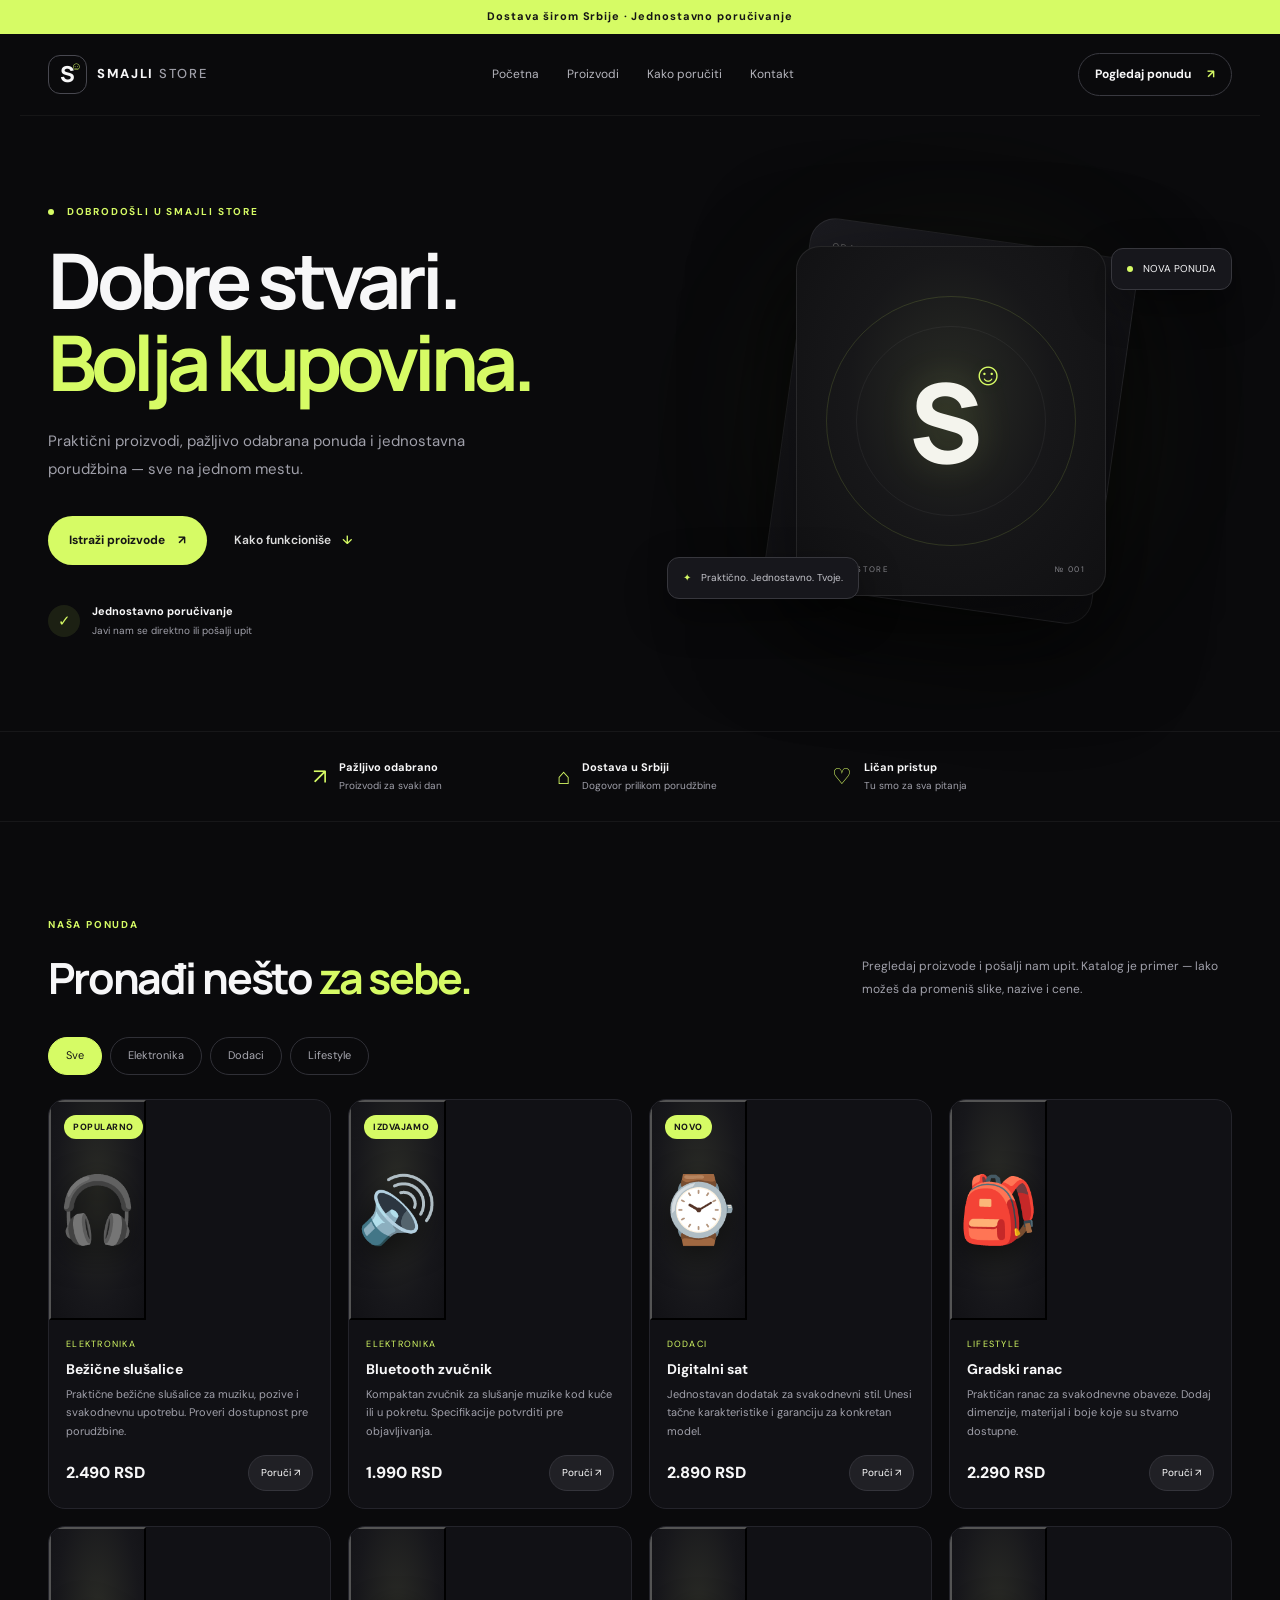
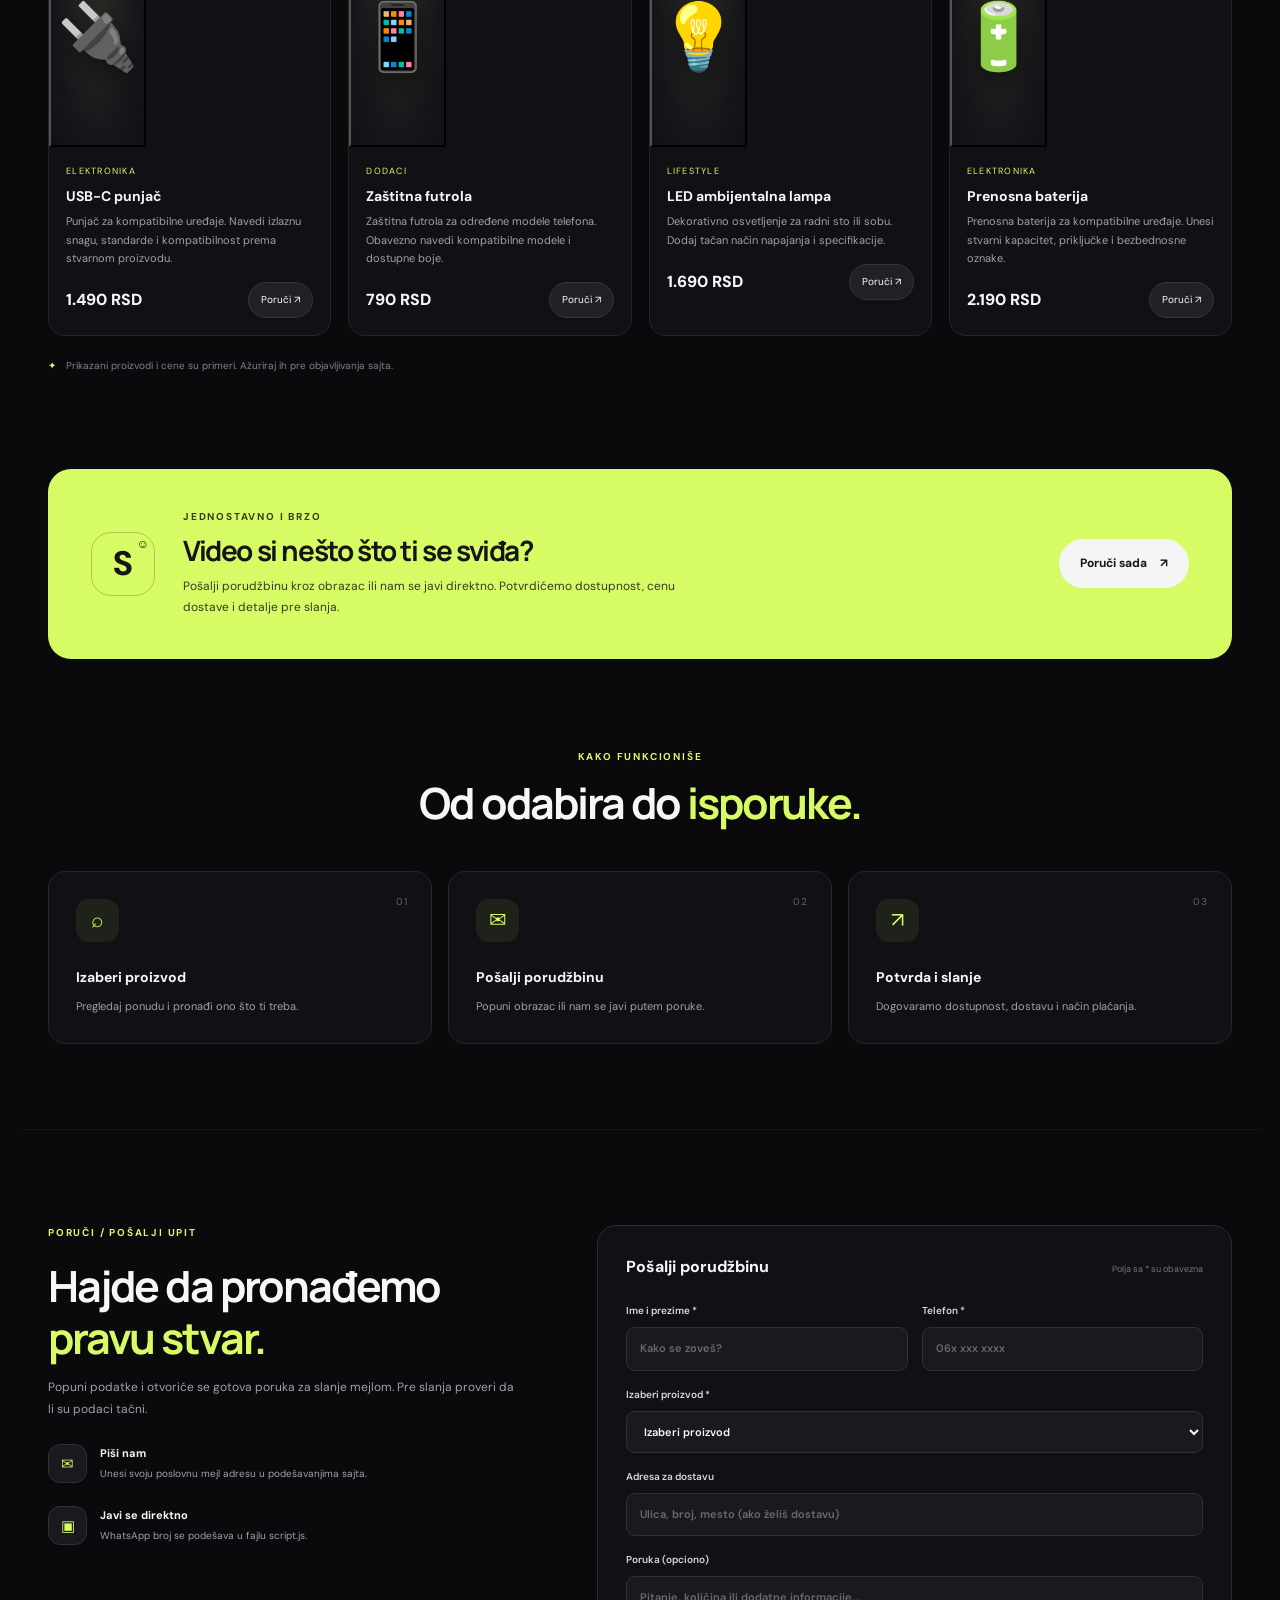
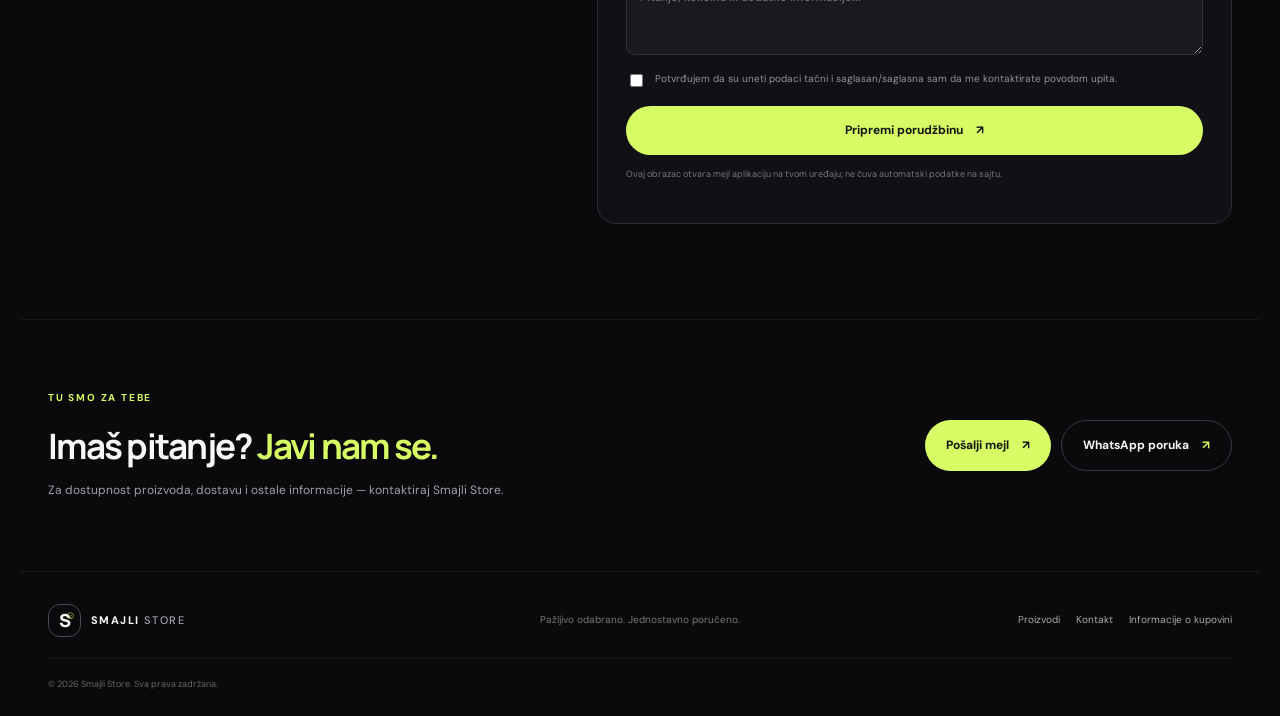
==== index.html @ 553555ab "Prvo postavljanje Smajli Store sajta" ====
<!doctype html>
<html lang="sr">
<head>
  <meta charset="utf-8">
  <meta name="viewport" content="width=device-width, initial-scale=1">
  <meta name="theme-color" content="#0a0a0c">
  <meta name="description" content="Smajli Store — pažljivo odabrani proizvodi, jednostavna porudžbina i dostava širom Srbije.">
  <title>Smajli Store | Pametna kupovina</title>
  <link rel="preconnect" href="https://fonts.googleapis.com">
  <link rel="preconnect" href="https://fonts.gstatic.com" crossorigin>
  <link href="https://fonts.googleapis.com/css2?family=DM+Sans:wght@400;500;600;700&family=Manrope:wght@400;500;600;700;800&display=swap" rel="stylesheet">
  <link rel="stylesheet" href="style.css">
</head>
<body>
  <div class="announcement">Dostava širom Srbije · Jednostavno poručivanje</div>
  <header class="site-header">
    <a class="brand" href="#pocetna" aria-label="Smajli Store početna">
      <span class="brand-mark">S<span>☺</span></span>
      <span class="brand-name">SMAJLI <b>STORE</b></span>
    </a>
    <button class="menu-toggle" id="menuToggle" aria-label="Otvori meni" aria-expanded="false">☰</button>
    <nav id="mainNav">
      <a href="#pocetna">Početna</a>
      <a href="#proizvodi">Proizvodi</a>
      <a href="#kako">Kako poručiti</a>
      <a href="#kontakt">Kontakt</a>
    </nav>
    <a class="header-cta" href="#proizvodi">Pogledaj ponudu <span>↗</span></a>
  </header>

  <main>
    <section class="hero" id="pocetna">
      <div class="hero-copy">
        <div class="eyebrow"><span class="eyebrow-dot"></span> DOBRODOŠLI U SMAJLI STORE</div>
        <h1>Dobre stvari.<br><em>Bolja kupovina.</em></h1>
        <p>Praktični proizvodi, pažljivo odabrana ponuda i jednostavna porudžbina — sve na jednom mestu.</p>
        <div class="hero-actions">
          <a class="button button-primary" href="#proizvodi">Istraži proizvode <span>↗</span></a>
          <a class="text-link" href="#kako">Kako funkcioniše <span>↓</span></a>
        </div>
        <div class="hero-proof">
          <div class="proof-icon">✓</div>
          <div><strong>Jednostavno poručivanje</strong><small>Javi nam se direktno ili pošalji upit</small></div>
        </div>
      </div>
      <div class="hero-visual">
        <div class="hero-glow"></div>
        <div class="hero-card hero-card-back"><span class="floating-label">ODABRANO ZA TEBE</span></div>
        <div class="hero-product">
          <div class="product-orbit orbit-one"></div><div class="product-orbit orbit-two"></div>
          <div class="hero-product-icon">S<span>☺</span></div>
          <div class="hero-product-bottom"><span>SMAJLI STORE</span><span>№ 001</span></div>
        </div>
        <div class="float-chip chip-top"><span class="chip-dot"></span> NOVA PONUDA</div>
        <div class="float-chip chip-bottom"><span>✦</span> Praktično. Jednostavno. Tvoje.</div>
      </div>
    </section>

    <section class="benefit-strip">
      <div><span class="benefit-icon">↗</span><span><b>Pažljivo odabrano</b><small>Proizvodi za svaki dan</small></span></div>
      <div><span class="benefit-icon">⌂</span><span><b>Dostava u Srbiji</b><small>Dogovor prilikom porudžbine</small></span></div>
      <div><span class="benefit-icon">♡</span><span><b>Ličan pristup</b><small>Tu smo za sva pitanja</small></span></div>
    </section>

    <section class="products-section section" id="proizvodi">
      <div class="section-heading">
        <div><div class="eyebrow">NAŠA PONUDA</div><h2>Pronađi nešto <em>za sebe.</em></h2></div>
        <p>Pregledaj proizvode i pošalji nam upit. Katalog je primer — lako možeš da promeniš slike, nazive i cene.</p>
      </div>
      <div class="filters" id="filters">
        <button class="filter active" data-category="Sve">Sve</button>
        <button class="filter" data-category="Elektronika">Elektronika</button>
        <button class="filter" data-category="Dodaci">Dodaci</button>
        <button class="filter" data-category="Lifestyle">Lifestyle</button>
      </div>
      <div class="product-grid" id="productGrid"></div>
      <div class="catalog-note"><span>✦</span> Prikazani proizvodi i cene su primeri. Ažuriraj ih pre objavljivanja sajta.</div>
    </section>

    <section class="order-banner section" id="kako">
      <div class="banner-mark">S<span>☺</span></div>
      <div class="banner-copy"><div class="eyebrow">JEDNOSTAVNO I BRZO</div><h2>Video si nešto što ti se sviđa?</h2><p>Pošalji porudžbinu kroz obrazac ili nam se javi direktno. Potvrdićemo dostupnost, cenu dostave i detalje pre slanja.</p></div>
      <a class="button button-light" href="#porudzbina">Poruči sada <span>↗</span></a>
    </section>

    <section class="steps-section section">
      <div class="section-heading centered"><div><div class="eyebrow">KAKO FUNKCIONIŠE</div><h2>Od odabira do <em>isporuke.</em></h2></div></div>
      <div class="steps-grid">
        <article class="step"><span class="step-number">01</span><div class="step-icon">⌕</div><h3>Izaberi proizvod</h3><p>Pregledaj ponudu i pronađi ono što ti treba.</p></article>
        <article class="step"><span class="step-number">02</span><div class="step-icon">✉</div><h3>Pošalji porudžbinu</h3><p>Popuni obrazac ili nam se javi putem poruke.</p></article>
        <article class="step"><span class="step-number">03</span><div class="step-icon">↗</div><h3>Potvrda i slanje</h3><p>Dogovaramo dostupnost, dostavu i način plaćanja.</p></article>
      </div>
    </section>

    <section class="order-section section" id="porudzbina">
      <div class="order-intro">
        <div class="eyebrow">PORUČI / POŠALJI UPIT</div>
        <h2>Hajde da pronađemo <em>pravu stvar.</em></h2>
        <p>Popuni podatke i otvoriće se gotova poruka za slanje mejlom. Pre slanja proveri da li su podaci tačni.</p>
        <div class="contact-mini"><span class="mini-icon">✉</span><div><b>Piši nam</b><small>Unesi svoju poslovnu mejl adresu u podešavanjima sajta.</small></div></div>
        <div class="contact-mini"><span class="mini-icon">▣</span><div><b>Javi se direktno</b><small>WhatsApp broj se podešava u fajlu script.js.</small></div></div>
      </div>
      <form class="order-form" id="orderForm">
        <div class="form-heading"><h3>Pošalji porudžbinu</h3><span>Polja sa * su obavezna</span></div>
        <div class="form-row">
          <label>Ime i prezime *<input name="name" required autocomplete="name" placeholder="Kako se zoveš?"></label>
          <label>Telefon *<input name="phone" required autocomplete="tel" inputmode="tel" placeholder="06x xxx xxxx"></label>
        </div>
        <label>Izaberi proizvod *
          <select name="product" id="orderProduct" required><option value="">Prvo izaberi proizvod</option></select>
        </label>
        <label>Adresa za dostavu<input name="address" autocomplete="street-address" placeholder="Ulica, broj, mesto (ako želiš dostavu)"></label>
        <label>Poruka (opciono)<textarea name="message" rows="3" placeholder="Pitanje, količina ili dodatne informacije..."></textarea></label>
        <label class="consent"><input type="checkbox" required> <span>Potvrđujem da su uneti podaci tačni i saglasan/saglasna sam da me kontaktirate povodom upita.</span></label>
        <button class="button button-primary submit-button" type="submit">Pripremi porudžbinu <span>↗</span></button>
        <p class="form-small">Ovaj obrazac otvara mejl aplikaciju na tvom uređaju; ne čuva automatski podatke na sajtu.</p>
        <div class="form-status" id="formStatus" role="status"></div>
      </form>
    </section>

    <section class="contact-section section" id="kontakt">
      <div><div class="eyebrow">TU SMO ZA TEBE</div><h2>Imaš pitanje? <em>Javi nam se.</em></h2><p>Za dostupnost proizvoda, dostavu i ostale informacije — kontaktiraj Smajli Store.</p></div>
      <div class="contact-actions">
        <a class="button button-primary" id="emailLink" href="mailto:unesi-email@example.com">Pošalji mejl <span>↗</span></a>
        <a class="button button-outline" id="whatsappLink" href="#" target="_blank" rel="noopener">WhatsApp poruka <span>↗</span></a>
      </div>
    </section>
  </main>

  <footer class="footer">
    <a class="brand footer-brand" href="#pocetna"><span class="brand-mark">S<span>☺</span></span><span class="brand-name">SMAJLI <b>STORE</b></span></a>
    <p>Pažljivo odabrano. Jednostavno poručeno.</p>
    <div class="footer-links"><a href="#proizvodi">Proizvodi</a><a href="#kontakt">Kontakt</a><a href="#uslovi" id="termsLink">Informacije o kupovini</a></div>
    <small>© <span id="year"></span> Smajli Store. Sva prava zadržana.</small>
  </footer>

  <dialog id="productDialog" class="product-dialog">
    <button class="dialog-close" id="dialogClose" aria-label="Zatvori">×</button>
    <div id="dialogContent"></div>
  </dialog>
  <script src="script.js"></script>
</body>
</html>
---- style.css ----
*{box-sizing:border-box} :root{--bg:#0a0a0c;--panel:#111115;--panel2:#17171c;--line:#28282f;--white:#f7f7f8;--muted:#a0a0aa;--lime:#d6fb65;--font:'DM Sans',sans-serif;--display:'Manrope',sans-serif}html{scroll-behavior:smooth;scroll-padding-top:100px}body{margin:0;background:var(--bg);color:var(--white);font-family:var(--font);font-size:15px;line-height:1.6}a{color:inherit;text-decoration:none}button,input,textarea,select{font:inherit}.announcement{background:var(--lime);color:#151515;text-align:center;padding:8px 16px;font-size:11px;font-weight:700;letter-spacing:.08em}.site-header{height:82px;max-width:1240px;margin:auto;padding:0 28px;display:flex;align-items:center;justify-content:space-between;gap:25px;border-bottom:1px solid #ffffff0c}.brand{display:flex;align-items:center;gap:10px;flex-shrink:0}.brand-mark{width:39px;height:39px;border:1px solid #484850;border-radius:12px;display:grid;place-items:center;font-family:var(--display);font-size:22px;font-weight:800;position:relative}.brand-mark span{font-size:11px;color:var(--lime);position:absolute;right:4px;top:1px}.brand-name{font-size:13px;font-weight:800;letter-spacing:.13em}.brand-name b{color:var(--muted);font-weight:500}nav{display:flex;gap:28px;color:#b5b5bd;font-size:12px}nav a:hover,.footer-links a:hover{color:var(--lime)}.header-cta{font-size:12px;font-weight:700;border:1px solid #393940;border-radius:100px;padding:11px 16px}.header-cta span,.button span{margin-left:13px;color:var(--lime)}.menu-toggle{display:none;background:none;border:0;color:white;font-size:24px}.hero{max-width:1240px;margin:auto;padding:88px 28px 92px;display:grid;grid-template-columns:1fr 1fr;align-items:center;gap:60px;min-height:590px}.eyebrow{font-size:10px;letter-spacing:.18em;font-weight:700;color:var(--lime);margin-bottom:19px}.eyebrow-dot{display:inline-block;width:6px;height:6px;border-radius:50%;background:var(--lime);margin-right:9px;vertical-align:middle}.hero h1{font-family:var(--display);font-size:clamp(48px,6vw,78px);line-height:1.07;letter-spacing:-.065em;margin:0 0 24px;font-weight:700}.hero h1 em,h2 em{font-style:normal;color:var(--lime)}.hero-copy>p,.section-heading>p,.order-intro>p,.contact-section p{color:var(--muted);max-width:480px;font-size:15px;line-height:1.9}.hero-actions{display:flex;align-items:center;gap:27px;margin:32px 0 38px}.button{display:inline-flex;align-items:center;justify-content:center;border:0;border-radius:100px;padding:15px 21px;font-size:12px;font-weight:700;cursor:pointer;transition:transform .2s,background .2s}.button:hover{transform:translateY(-2px)}.button-primary{background:var(--lime);color:#151515}.button-primary span{color:#151515}.button-light{background:#f5f5f5;color:#171717}.button-light span{color:#171717}.button-outline{border:1px solid #383840;background:transparent}.text-link{font-size:12px;font-weight:600;color:#ddd}.text-link span{margin-left:8px;color:var(--lime)}.hero-proof{display:flex;align-items:center;gap:12px}.proof-icon{width:32px;height:32px;border-radius:50%;display:grid;place-items:center;background:#d6fb6517;color:var(--lime)}.hero-proof strong,.hero-proof small{display:block}.hero-proof strong{font-size:11px}.hero-proof small{font-size:10px;color:var(--muted);margin-top:2px}.hero-visual{height:430px;position:relative;display:grid;place-items:center}.hero-glow{position:absolute;width:320px;height:320px;background:#d6fb6512;filter:blur(80px);border-radius:50%}.hero-card-back{position:absolute;width:330px;height:370px;border:1px solid #ffffff13;border-radius:26px;transform:rotate(8deg);background:linear-gradient(140deg,#1b1b20,#0c0c0e);box-shadow:0 35px 100px #0008}.floating-label{position:absolute;top:20px;left:22px;color:#666;font-size:9px;letter-spacing:.18em}.hero-product{width:310px;height:350px;border:1px solid #ffffff16;border-radius:24px;background:radial-gradient(ellipse at 50% 42%,#292b25 0%,#171719 47%,#101012 100%);position:relative;display:grid;place-items:center;overflow:hidden;box-shadow:0 35px 100px #0008}.product-orbit{position:absolute;border:1px solid #d6fb6522;border-radius:50%;width:250px;height:250px}.orbit-two{width:190px;height:190px;border-color:#ffffff0d}.hero-product-icon{font-family:var(--display);font-size:110px;font-weight:800;letter-spacing:-.1em;color:#f4f4ed;text-shadow:0 0 40px #d6fb6522;z-index:1}.hero-product-icon span{font-size:32px;color:var(--lime);vertical-align:top;display:inline-block;margin-top:15px}.hero-product-bottom{position:absolute;bottom:19px;left:20px;right:20px;display:flex;justify-content:space-between;font-size:8px;letter-spacing:.18em;color:#85858b}.float-chip{position:absolute;border:1px solid #37373d;background:#17171c;padding:12px 15px;border-radius:12px;font-size:10px;box-shadow:0 15px 40px #0006}.chip-top{top:42px;right:0}.chip-dot{display:inline-block;width:6px;height:6px;background:var(--lime);border-radius:50%;margin-right:7px}.chip-bottom{bottom:37px;left:-3px;color:#c5c5cb}.chip-bottom span{color:var(--lime);margin-right:7px}.benefit-strip{border-top:1px solid #ffffff0e;border-bottom:1px solid #ffffff0e;display:flex;justify-content:center;gap:clamp(35px,9vw,130px);padding:27px 25px}.benefit-strip>div{display:flex;align-items:center;gap:12px}.benefit-icon{font-size:22px;color:var(--lime)}.benefit-strip b,.benefit-strip small{display:block}.benefit-strip b{font-size:11px}.benefit-strip small{font-size:10px;color:var(--muted);margin-top:2px}.section{max-width:1240px;margin:auto;padding:95px 28px}.section-heading{display:flex;justify-content:space-between;align-items:end;gap:30px;margin-bottom:33px}.section-heading h2,.order-intro h2,.contact-section h2,.banner-copy h2{font-family:var(--display);font-size:clamp(30px,4vw,43px);line-height:1.2;letter-spacing:-.05em;margin:0}.section-heading>p{max-width:370px;font-size:12px;margin:0 0 3px}.filters{display:flex;gap:8px;margin-bottom:24px;flex-wrap:wrap}.filter{border:1px solid #303037;background:transparent;color:#a8a8b0;padding:9px 17px;border-radius:100px;font-size:11px;cursor:pointer}.filter.active,.filter:hover{background:var(--lime);border-color:var(--lime);color:#171717}.product-grid{display:grid;grid-template-columns:repeat(4,minmax(0,1fr));gap:17px}.product-card{border:1px solid #24242b;background:#111115;border-radius:17px;overflow:hidden;transition:transform .2s,border-color .2s}.product-card:hover{transform:translateY(-4px);border-color:#56564c}.product-art{height:220px;position:relative;display:grid;place-items:center;overflow:hidden;background:radial-gradient(ellipse at 50% 40%,#2b2c27,#17171b 64%,#111115)}.product-art img{width:100%;height:100%;object-fit:cover;display:block}.product-art .art-fallback{font-size:65px;filter:drop-shadow(0 10px 15px #0009)}.product-tag{position:absolute;top:13px;left:13px;background:#d6fb65;color:#171717;padding:5px 9px;border-radius:50px;font-size:9px;font-weight:800;letter-spacing:.06em}.product-info{padding:17px}.product-category{font-size:9px;color:var(--lime);letter-spacing:.14em;text-transform:uppercase}.product-info h3{font-size:14px;margin:7px 0 5px}.product-info p{font-size:11px;color:var(--muted);line-height:1.65;min-height:36px;margin:0 0 15px}.product-bottom{display:flex;align-items:center;justify-content:space-between;gap:8px}.product-price{font-size:16px;font-weight:800}.product-price small{display:block;color:#777;font-size:9px;font-weight:400}.mini-button{background:#202025;border:1px solid #34343b;color:white;border-radius:50px;padding:9px 12px;font-size:10px;cursor:pointer}.mini-button:hover{background:var(--lime);color:#151515;border-color:var(--lime)}.catalog-note{margin-top:22px;color:#81818a;font-size:10px}.catalog-note span{color:var(--lime);margin-right:7px}.order-banner{max-width:1184px;background:var(--lime);color:#151515;border-radius:23px;padding:40px 43px;display:flex;align-items:center;gap:28px}.banner-mark{width:64px;height:64px;border:1px solid #1515153b;border-radius:20px;display:grid;place-items:center;font-size:34px;font-weight:800;flex-shrink:0;position:relative}.banner-mark span{position:absolute;right:5px;top:2px;font-size:12px}.banner-copy{flex:1}.banner-copy .eyebrow{color:#343b20;margin-bottom:9px}.banner-copy h2{font-size:28px}.banner-copy p{font-size:12px;max-width:530px;margin:8px 0 0;color:#343b29;line-height:1.8}.steps-section{padding-top:90px;padding-bottom:85px}.centered{justify-content:center;text-align:center}.centered .eyebrow{margin-bottom:12px}.steps-grid{display:grid;grid-template-columns:repeat(3,1fr);gap:16px;margin-top:43px}.step{position:relative;border:1px solid #27272e;background:#111115;border-radius:17px;padding:27px}.step-number{position:absolute;top:22px;right:23px;color:#666;font-size:10px;letter-spacing:.1em}.step-icon{width:43px;height:43px;border-radius:13px;background:#d6fb6512;color:var(--lime);display:grid;place-items:center;font-size:21px;margin-bottom:24px}.step h3{font-size:14px;margin:0 0 8px}.step p{font-size:11px;color:var(--muted);line-height:1.8;margin:0}.order-section{display:grid;grid-template-columns:.85fr 1.15fr;gap:80px;align-items:start;border-top:1px solid #ffffff0d}.order-intro h2{max-width:410px}.order-intro>p{font-size:12px}.contact-mini{display:flex;gap:13px;align-items:center;margin-top:23px}.mini-icon{width:39px;height:39px;border-radius:12px;background:#19191f;border:1px solid #303038;display:grid;place-items:center;color:var(--lime)}.contact-mini b,.contact-mini small{display:block}.contact-mini b{font-size:11px}.contact-mini small{font-size:10px;color:var(--muted);margin-top:3px}.order-form{padding:28px;border:1px solid #2b2b32;border-radius:19px;background:#111115}.form-heading{display:flex;justify-content:space-between;align-items:baseline;gap:15px;margin-bottom:23px}.form-heading h3{font-size:16px;margin:0}.form-heading span{font-size:9px;color:#777}.order-form label{display:block;font-size:10px;font-weight:600;color:#d7d7dc;margin-bottom:16px}.form-row{display:grid;grid-template-columns:1fr 1fr;gap:14px}.order-form input:not([type=checkbox]),.order-form textarea,.order-form select{display:block;width:100%;margin-top:8px;background:#19191f;border:1px solid #303038;border-radius:9px;color:#f7f7f8;padding:12px 13px;font-size:11px;outline:none}.order-form input:focus,.order-form textarea:focus,.order-form select:focus{border-color:var(--lime)}.order-form input::placeholder,.order-form textarea::placeholder{color:#696972}.order-form select{appearance:auto}.order-form textarea{resize:vertical}.consent{display:flex!important;align-items:flex-start;gap:9px;color:#92929c!important;font-weight:400!important;line-height:1.6}.consent input{accent-color:var(--lime);margin-top:3px}.submit-button{width:100%}.form-small{font-size:9px;color:#777;line-height:1.7;margin:12px 0 0}.form-status{font-size:11px;color:var(--lime);margin-top:12px}.contact-section{border-top:1px solid #ffffff0d;display:flex;align-items:center;justify-content:space-between;gap:30px;padding-top:70px;padding-bottom:70px}.contact-section h2{font-size:35px}.contact-section p{font-size:12px;margin-bottom:0}.contact-actions{display:flex;gap:10px;flex-shrink:0}.footer{border-top:1px solid #ffffff10;max-width:1240px;margin:auto;padding:30px 28px 24px;display:grid;grid-template-columns:1fr 1fr 1fr;align-items:center;gap:20px}.footer-brand .brand-mark{width:33px;height:33px;font-size:18px}.footer-brand .brand-name{font-size:11px}.footer>p{font-size:10px;color:#777;text-align:center}.footer-links{display:flex;gap:16px;justify-content:flex-end;font-size:10px;color:#aaa}.footer>small{grid-column:1/-1;color:#666;font-size:9px;border-top:1px solid #ffffff0b;padding-top:18px}.product-dialog{width:min(520px,calc(100% - 30px));border:1px solid #3a3a40;background:#141418;color:white;border-radius:20px;padding:30px;box-shadow:0 30px 100px #000b}.product-dialog::backdrop{background:#000b;backdrop-filter:blur(5px)}.dialog-close{position:absolute;right:15px;top:10px;background:none;border:0;color:white;font-size:28px;cursor:pointer}.dialog-product-art{height:200px;border-radius:13px;display:grid;place-items:center;background:radial-gradient(ellipse,#303129,#17171b);font-size:70px;margin-bottom:20px}.product-dialog h2{margin:0 0 5px;font-size:24px}.product-dialog p{color:#aaa;font-size:13px}.dialog-price{font-size:20px;font-weight:800;color:var(--lime);margin:14px 0 22px}.dialog-actions{display:flex;gap:10px;flex-wrap:wrap}.dialog-actions .button{flex:1}.hidden{display:none!important}@media(max-width:900px){.site-header{padding:0 20px}.hero{gap:25px;padding-top:65px}.hero-visual{transform:scale(.9)}.product-grid{grid-template-columns:repeat(2,minmax(0,1fr))}.product-art{height:230px}.order-section{gap:35px}.benefit-strip{gap:30px}.header-cta{display:none}}@media(max-width:650px){.announcement{font-size:9px}.site-header{height:70px;padding:0 18px;position:relative}.menu-toggle{display:block;margin-left:auto}nav{display:none;position:absolute;z-index:10;top:69px;left:0;right:0;background:#111115;padding:20px;flex-direction:column;gap:18px;border-bottom:1px solid var(--line)}nav.open{display:flex}.hero{display:flex;flex-direction:column;align-items:stretch;padding:55px 22px 50px;gap:10px}.hero h1{font-size:54px}.hero-copy>p{font-size:13px}.hero-actions{gap:18px;flex-wrap:wrap}.hero-visual{height:340px;transform:none;margin-top:4px}.hero-product{width:255px;height:285px}.hero-card-back{width:270px;height:300px}.hero-product-icon{font-size:88px}.chip-top{right:0;top:20px}.chip-bottom{bottom:15px;left:0}.benefit-strip{padding:23px 22px;display:grid;grid-template-columns:1fr;gap:18px}.section{padding:68px 20px}.section-heading{display:block}.section-heading>p{margin-top:15px}.product-grid{gap:10px}.product-art{height:155px}.product-art .art-fallback{font-size:48px}.product-info{padding:12px}.product-info h3{font-size:12px}.product-info p{font-size:10px;min-height:48px}.product-price{font-size:14px}.mini-button{padding:8px 9px;font-size:9px}.order-banner{margin:0 14px;width:auto;padding:27px 23px;display:grid;grid-template-columns:auto 1fr;gap:17px}.banner-mark{width:49px;height:49px;border-radius:15px;font-size:26px}.banner-copy h2{font-size:22px}.banner-copy p{font-size:11px}.order-banner>.button{grid-column:1/-1;width:100%}.steps-grid{grid-template-columns:1fr;gap:11px;margin-top:30px}.step{padding:22px}.step-icon{margin-bottom:15px}.order-section{display:block}.order-intro{margin-bottom:30px}.order-form{padding:20px}.form-row{grid-template-columns:1fr;gap:0}.form-heading{display:block}.form-heading span{display:block;margin-top:5px}.contact-section{display:block}.contact-section h2{font-size:30px}.contact-actions{margin-top:25px;flex-wrap:wrap}.contact-actions .button{flex:1}.footer{padding:28px 20px;grid-template-columns:1fr;gap:12px}.footer>p{text-align:left;margin:0}.footer-links{justify-content:flex-start;flex-wrap:wrap}.footer>small{grid-column:1;margin-top:10px}.product-dialog{padding:24px 20px}.dialog-actions{flex-direction:column}}
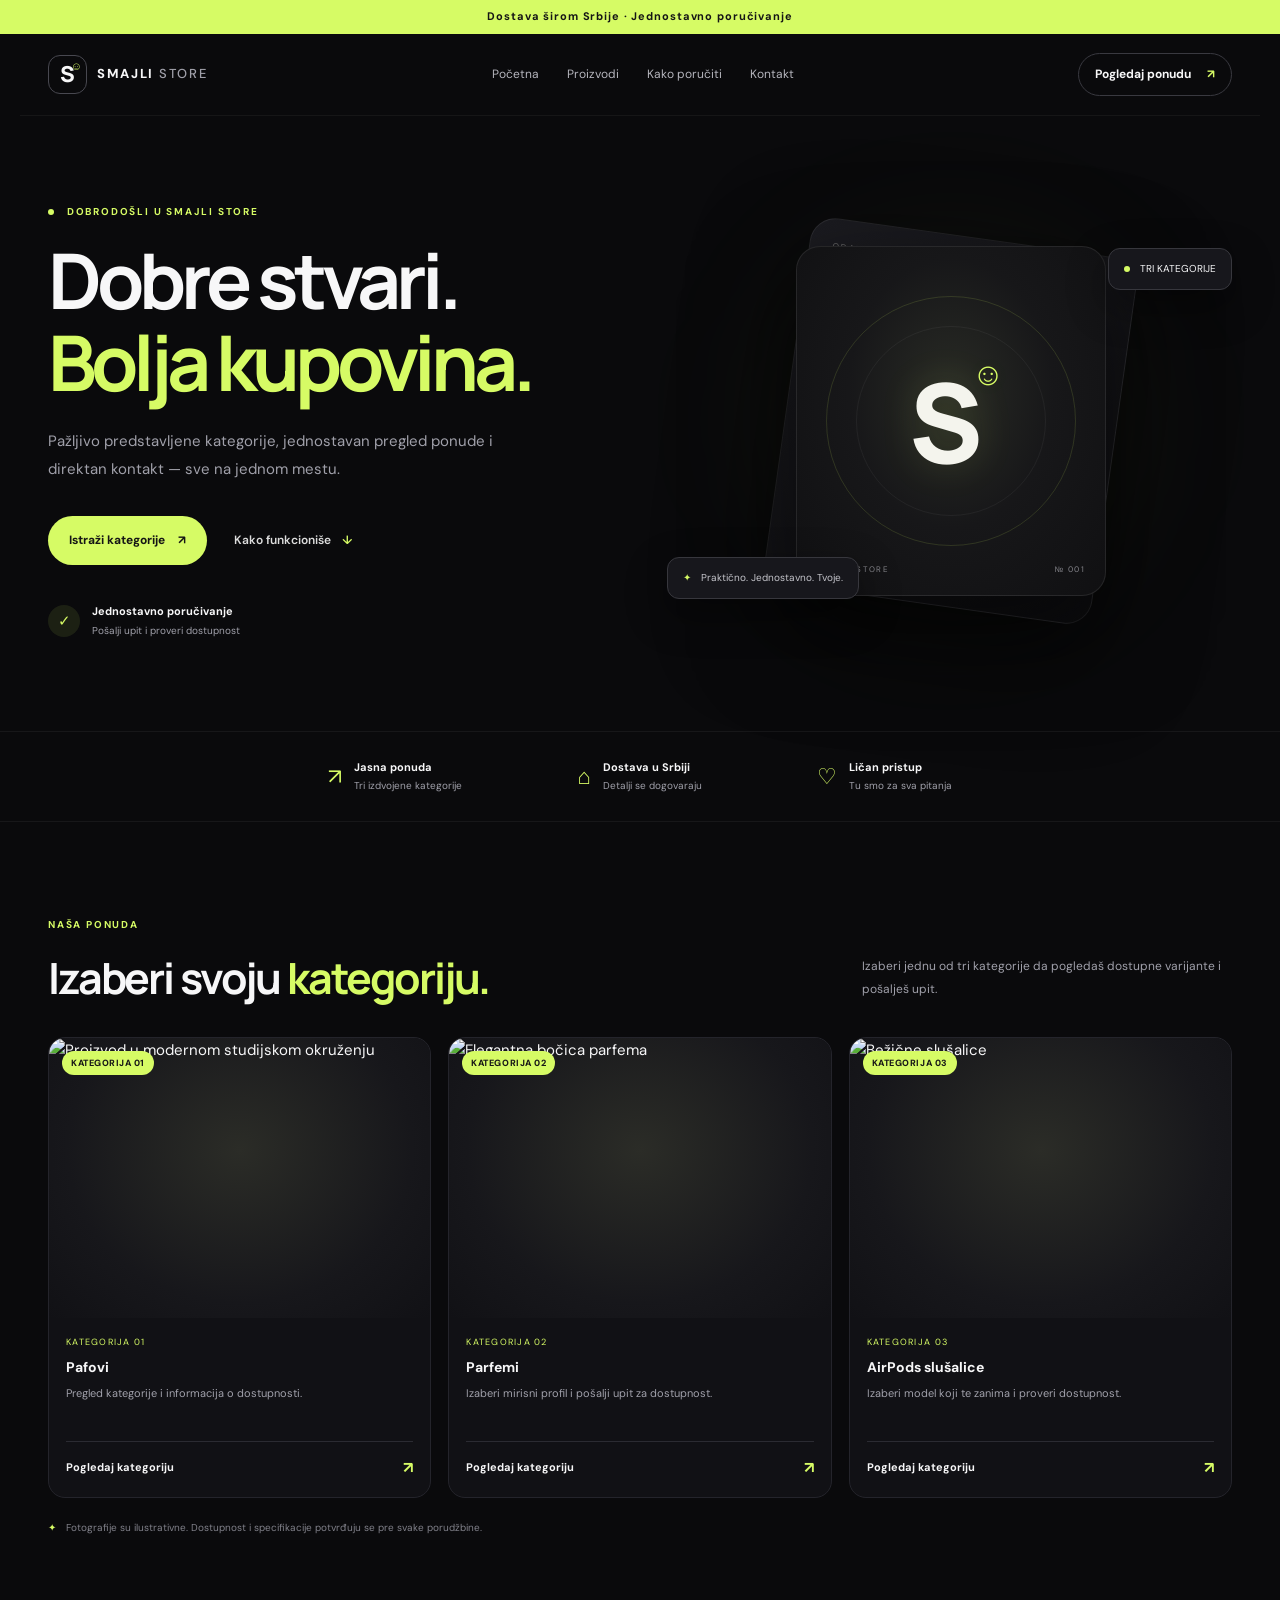
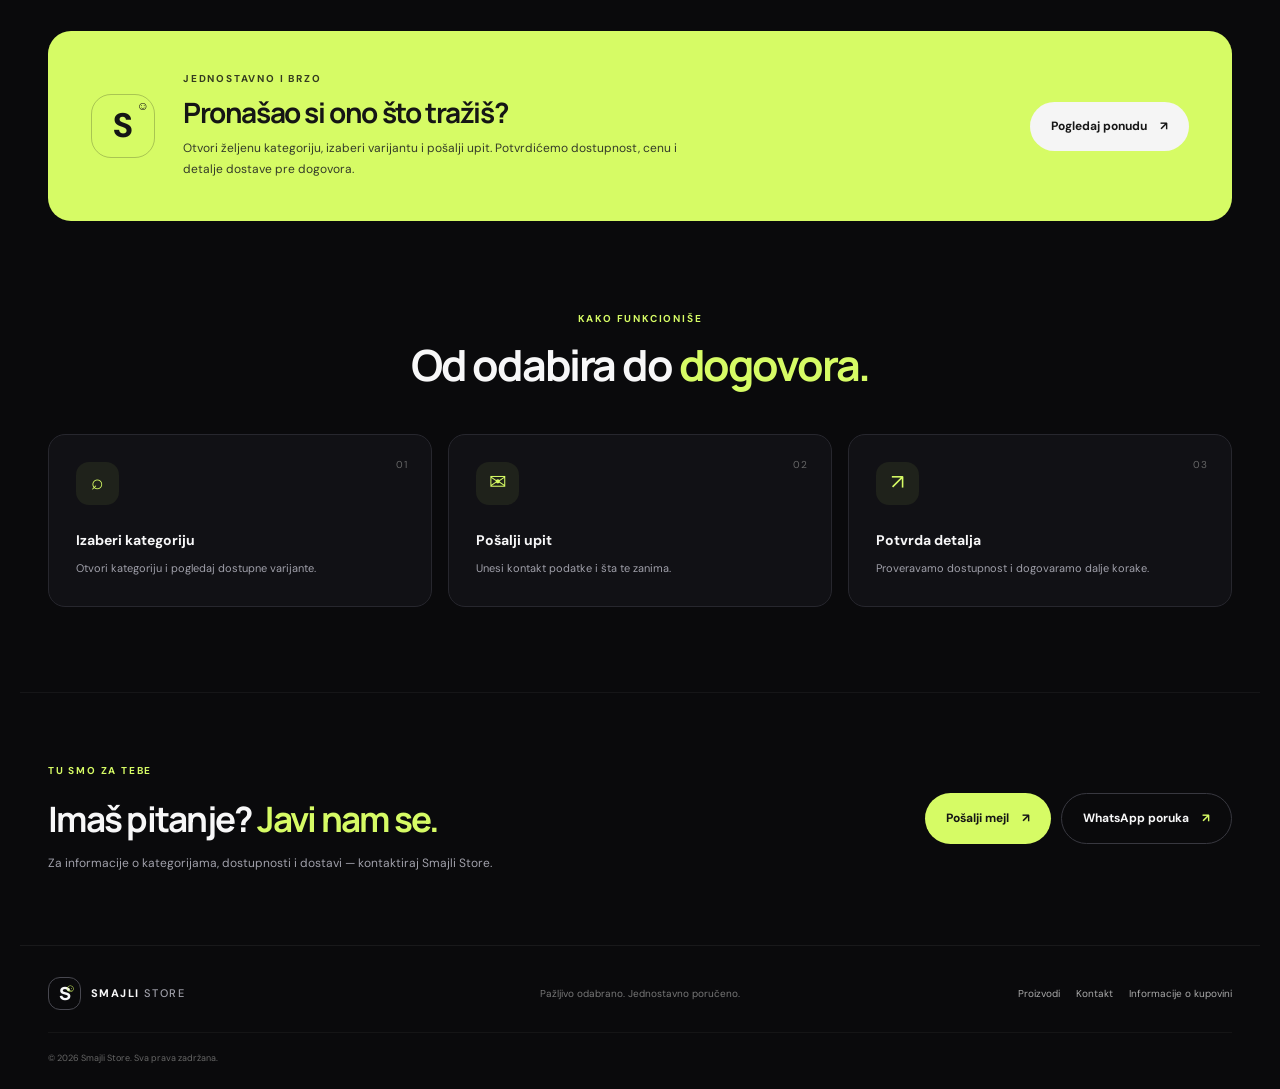
==== commit 44b59705: "Add files via upload" ====
--- a/index.html
+++ b/index.html
@@ -4,7 +4,7 @@
   <meta charset="utf-8">
   <meta name="viewport" content="width=device-width, initial-scale=1">
   <meta name="theme-color" content="#0a0a0c">
-  <meta name="description" content="Smajli Store — pažljivo odabrani proizvodi, jednostavna porudžbina i dostava širom Srbije.">
+  <meta name="description" content="Smajli Store — pažljivo odabrane kategorije, jednostavan upit i dostava širom Srbije.">
   <title>Smajli Store | Pametna kupovina</title>
   <link rel="preconnect" href="https://fonts.googleapis.com">
   <link rel="preconnect" href="https://fonts.gstatic.com" crossorigin>
@@ -14,7 +14,7 @@
 <body>
   <div class="announcement">Dostava širom Srbije · Jednostavno poručivanje</div>
   <header class="site-header">
-    <a class="brand" href="#pocetna" aria-label="Smajli Store početna">
+    <a class="brand" href="index.html" aria-label="Smajli Store početna">
       <span class="brand-mark">S<span>☺</span></span>
       <span class="brand-name">SMAJLI <b>STORE</b></span>
     </a>
@@ -33,14 +33,14 @@
       <div class="hero-copy">
         <div class="eyebrow"><span class="eyebrow-dot"></span> DOBRODOŠLI U SMAJLI STORE</div>
         <h1>Dobre stvari.<br><em>Bolja kupovina.</em></h1>
-        <p>Praktični proizvodi, pažljivo odabrana ponuda i jednostavna porudžbina — sve na jednom mestu.</p>
+        <p>Pažljivo predstavljene kategorije, jednostavan pregled ponude i direktan kontakt — sve na jednom mestu.</p>
         <div class="hero-actions">
-          <a class="button button-primary" href="#proizvodi">Istraži proizvode <span>↗</span></a>
+          <a class="button button-primary" href="#proizvodi">Istraži kategorije <span>↗</span></a>
           <a class="text-link" href="#kako">Kako funkcioniše <span>↓</span></a>
         </div>
         <div class="hero-proof">
           <div class="proof-icon">✓</div>
-          <div><strong>Jednostavno poručivanje</strong><small>Javi nam se direktno ili pošalji upit</small></div>
+          <div><strong>Jednostavno poručivanje</strong><small>Pošalji upit i proveri dostupnost</small></div>
         </div>
       </div>
       <div class="hero-visual">
@@ -51,93 +51,93 @@
           <div class="hero-product-icon">S<span>☺</span></div>
           <div class="hero-product-bottom"><span>SMAJLI STORE</span><span>№ 001</span></div>
         </div>
-        <div class="float-chip chip-top"><span class="chip-dot"></span> NOVA PONUDA</div>
+        <div class="float-chip chip-top"><span class="chip-dot"></span> TRI KATEGORIJE</div>
         <div class="float-chip chip-bottom"><span>✦</span> Praktično. Jednostavno. Tvoje.</div>
       </div>
     </section>
 
     <section class="benefit-strip">
-      <div><span class="benefit-icon">↗</span><span><b>Pažljivo odabrano</b><small>Proizvodi za svaki dan</small></span></div>
-      <div><span class="benefit-icon">⌂</span><span><b>Dostava u Srbiji</b><small>Dogovor prilikom porudžbine</small></span></div>
+      <div><span class="benefit-icon">↗</span><span><b>Jasna ponuda</b><small>Tri izdvojene kategorije</small></span></div>
+      <div><span class="benefit-icon">⌂</span><span><b>Dostava u Srbiji</b><small>Detalji se dogovaraju</small></span></div>
       <div><span class="benefit-icon">♡</span><span><b>Ličan pristup</b><small>Tu smo za sva pitanja</small></span></div>
     </section>
 
     <section class="products-section section" id="proizvodi">
       <div class="section-heading">
-        <div><div class="eyebrow">NAŠA PONUDA</div><h2>Pronađi nešto <em>za sebe.</em></h2></div>
-        <p>Pregledaj proizvode i pošalji nam upit. Katalog je primer — lako možeš da promeniš slike, nazive i cene.</p>
+        <div><div class="eyebrow">NAŠA PONUDA</div><h2>Izaberi svoju <em>kategoriju.</em></h2></div>
+        <p>Izaberi jednu od tri kategorije da pogledaš dostupne varijante i pošalješ upit.</p>
       </div>
-      <div class="filters" id="filters">
-        <button class="filter active" data-category="Sve">Sve</button>
-        <button class="filter" data-category="Elektronika">Elektronika</button>
-        <button class="filter" data-category="Dodaci">Dodaci</button>
-        <button class="filter" data-category="Lifestyle">Lifestyle</button>
+      <div class="product-grid category-grid">
+        <a class="product-card category-card" href="pafovi.html">
+          <div class="product-art">
+            <span class="product-tag">KATEGORIJA 01</span>
+            <img src="https://images.unsplash.com/photo-1602143407151-7111542de6e8?auto=format&fit=crop&w=1000&q=85" alt="Proizvod u modernom studijskom okruženju" loading="lazy">
+          </div>
+          <div class="product-info">
+            <div class="product-category">KATEGORIJA 01</div>
+            <h3>Pafovi</h3>
+            <p>Pregled kategorije i informacija o dostupnosti.</p>
+            <div class="category-link">Pogledaj kategoriju <span>↗</span></div>
+          </div>
+        </a>
+        <a class="product-card category-card" href="parfemi.html">
+          <div class="product-art">
+            <span class="product-tag">KATEGORIJA 02</span>
+            <img src="https://images.unsplash.com/photo-1594035910387-fea47794261f?auto=format&fit=crop&w=1000&q=85" alt="Elegantna bočica parfema" loading="lazy">
+          </div>
+          <div class="product-info">
+            <div class="product-category">KATEGORIJA 02</div>
+            <h3>Parfemi</h3>
+            <p>Izaberi mirisni profil i pošalji upit za dostupnost.</p>
+            <div class="category-link">Pogledaj kategoriju <span>↗</span></div>
+          </div>
+        </a>
+        <a class="product-card category-card" href="airpods.html">
+          <div class="product-art">
+            <span class="product-tag">KATEGORIJA 03</span>
+            <img src="https://images.unsplash.com/photo-1606220945770-b5b6c2c55bf1?auto=format&fit=crop&w=1000&q=85" alt="Bežične slušalice" loading="lazy">
+          </div>
+          <div class="product-info">
+            <div class="product-category">KATEGORIJA 03</div>
+            <h3>AirPods slušalice</h3>
+            <p>Izaberi model koji te zanima i proveri dostupnost.</p>
+            <div class="category-link">Pogledaj kategoriju <span>↗</span></div>
+          </div>
+        </a>
       </div>
-      <div class="product-grid" id="productGrid"></div>
-      <div class="catalog-note"><span>✦</span> Prikazani proizvodi i cene su primeri. Ažuriraj ih pre objavljivanja sajta.</div>
+      <div class="catalog-note"><span>✦</span> Fotografije su ilustrativne. Dostupnost i specifikacije potvrđuju se pre svake porudžbine.</div>
     </section>
 
     <section class="order-banner section" id="kako">
       <div class="banner-mark">S<span>☺</span></div>
-      <div class="banner-copy"><div class="eyebrow">JEDNOSTAVNO I BRZO</div><h2>Video si nešto što ti se sviđa?</h2><p>Pošalji porudžbinu kroz obrazac ili nam se javi direktno. Potvrdićemo dostupnost, cenu dostave i detalje pre slanja.</p></div>
-      <a class="button button-light" href="#porudzbina">Poruči sada <span>↗</span></a>
+      <div class="banner-copy"><div class="eyebrow">JEDNOSTAVNO I BRZO</div><h2>Pronašao si ono što tražiš?</h2><p>Otvori željenu kategoriju, izaberi varijantu i pošalji upit. Potvrdićemo dostupnost, cenu i detalje dostave pre dogovora.</p></div>
+      <a class="button button-light" href="#proizvodi">Pogledaj ponudu <span>↗</span></a>
     </section>
 
     <section class="steps-section section">
-      <div class="section-heading centered"><div><div class="eyebrow">KAKO FUNKCIONIŠE</div><h2>Od odabira do <em>isporuke.</em></h2></div></div>
+      <div class="section-heading centered"><div><div class="eyebrow">KAKO FUNKCIONIŠE</div><h2>Od odabira do <em>dogovora.</em></h2></div></div>
       <div class="steps-grid">
-        <article class="step"><span class="step-number">01</span><div class="step-icon">⌕</div><h3>Izaberi proizvod</h3><p>Pregledaj ponudu i pronađi ono što ti treba.</p></article>
-        <article class="step"><span class="step-number">02</span><div class="step-icon">✉</div><h3>Pošalji porudžbinu</h3><p>Popuni obrazac ili nam se javi putem poruke.</p></article>
-        <article class="step"><span class="step-number">03</span><div class="step-icon">↗</div><h3>Potvrda i slanje</h3><p>Dogovaramo dostupnost, dostavu i način plaćanja.</p></article>
+        <article class="step"><span class="step-number">01</span><div class="step-icon">⌕</div><h3>Izaberi kategoriju</h3><p>Otvori kategoriju i pogledaj dostupne varijante.</p></article>
+        <article class="step"><span class="step-number">02</span><div class="step-icon">✉</div><h3>Pošalji upit</h3><p>Unesi kontakt podatke i šta te zanima.</p></article>
+        <article class="step"><span class="step-number">03</span><div class="step-icon">↗</div><h3>Potvrda detalja</h3><p>Proveravamo dostupnost i dogovaramo dalje korake.</p></article>
       </div>
     </section>
 
-    <section class="order-section section" id="porudzbina">
-      <div class="order-intro">
-        <div class="eyebrow">PORUČI / POŠALJI UPIT</div>
-        <h2>Hajde da pronađemo <em>pravu stvar.</em></h2>
-        <p>Popuni podatke i otvoriće se gotova poruka za slanje mejlom. Pre slanja proveri da li su podaci tačni.</p>
-        <div class="contact-mini"><span class="mini-icon">✉</span><div><b>Piši nam</b><small>Unesi svoju poslovnu mejl adresu u podešavanjima sajta.</small></div></div>
-        <div class="contact-mini"><span class="mini-icon">▣</span><div><b>Javi se direktno</b><small>WhatsApp broj se podešava u fajlu script.js.</small></div></div>
-      </div>
-      <form class="order-form" id="orderForm">
-        <div class="form-heading"><h3>Pošalji porudžbinu</h3><span>Polja sa * su obavezna</span></div>
-        <div class="form-row">
-          <label>Ime i prezime *<input name="name" required autocomplete="name" placeholder="Kako se zoveš?"></label>
-          <label>Telefon *<input name="phone" required autocomplete="tel" inputmode="tel" placeholder="06x xxx xxxx"></label>
-        </div>
-        <label>Izaberi proizvod *
-          <select name="product" id="orderProduct" required><option value="">Prvo izaberi proizvod</option></select>
-        </label>
-        <label>Adresa za dostavu<input name="address" autocomplete="street-address" placeholder="Ulica, broj, mesto (ako želiš dostavu)"></label>
-        <label>Poruka (opciono)<textarea name="message" rows="3" placeholder="Pitanje, količina ili dodatne informacije..."></textarea></label>
-        <label class="consent"><input type="checkbox" required> <span>Potvrđujem da su uneti podaci tačni i saglasan/saglasna sam da me kontaktirate povodom upita.</span></label>
-        <button class="button button-primary submit-button" type="submit">Pripremi porudžbinu <span>↗</span></button>
-        <p class="form-small">Ovaj obrazac otvara mejl aplikaciju na tvom uređaju; ne čuva automatski podatke na sajtu.</p>
-        <div class="form-status" id="formStatus" role="status"></div>
-      </form>
-    </section>
-
     <section class="contact-section section" id="kontakt">
-      <div><div class="eyebrow">TU SMO ZA TEBE</div><h2>Imaš pitanje? <em>Javi nam se.</em></h2><p>Za dostupnost proizvoda, dostavu i ostale informacije — kontaktiraj Smajli Store.</p></div>
+      <div><div class="eyebrow">TU SMO ZA TEBE</div><h2>Imaš pitanje? <em>Javi nam se.</em></h2><p>Za informacije o kategorijama, dostupnosti i dostavi — kontaktiraj Smajli Store.</p></div>
       <div class="contact-actions">
-        <a class="button button-primary" id="emailLink" href="mailto:unesi-email@example.com">Pošalji mejl <span>↗</span></a>
+        <a class="button button-primary" id="emailLink" href="mailto:aleksa.ismail032@gmail.com">Pošalji mejl <span>↗</span></a>
         <a class="button button-outline" id="whatsappLink" href="#" target="_blank" rel="noopener">WhatsApp poruka <span>↗</span></a>
       </div>
     </section>
   </main>
 
   <footer class="footer">
-    <a class="brand footer-brand" href="#pocetna"><span class="brand-mark">S<span>☺</span></span><span class="brand-name">SMAJLI <b>STORE</b></span></a>
+    <a class="brand footer-brand" href="index.html"><span class="brand-mark">S<span>☺</span></span><span class="brand-name">SMAJLI <b>STORE</b></span></a>
     <p>Pažljivo odabrano. Jednostavno poručeno.</p>
     <div class="footer-links"><a href="#proizvodi">Proizvodi</a><a href="#kontakt">Kontakt</a><a href="#uslovi" id="termsLink">Informacije o kupovini</a></div>
     <small>© <span id="year"></span> Smajli Store. Sva prava zadržana.</small>
   </footer>
-
-  <dialog id="productDialog" class="product-dialog">
-    <button class="dialog-close" id="dialogClose" aria-label="Zatvori">×</button>
-    <div id="dialogContent"></div>
-  </dialog>
   <script src="script.js"></script>
 </body>
 </html>
--- a/style.css
+++ b/style.css
@@ -1 +1,31 @@
-*{box-sizing:border-box} :root{--bg:#0a0a0c;--panel:#111115;--panel2:#17171c;--line:#28282f;--white:#f7f7f8;--muted:#a0a0aa;--lime:#d6fb65;--font:'DM Sans',sans-serif;--display:'Manrope',sans-serif}html{scroll-behavior:smooth;scroll-padding-top:100px}body{margin:0;background:var(--bg);color:var(--white);font-family:var(--font);font-size:15px;line-height:1.6}a{color:inherit;text-decoration:none}button,input,textarea,select{font:inherit}.announcement{background:var(--lime);color:#151515;text-align:center;padding:8px 16px;font-size:11px;font-weight:700;letter-spacing:.08em}.site-header{height:82px;max-width:1240px;margin:auto;padding:0 28px;display:flex;align-items:center;justify-content:space-between;gap:25px;border-bottom:1px solid #ffffff0c}.brand{display:flex;align-items:center;gap:10px;flex-shrink:0}.brand-mark{width:39px;height:39px;border:1px solid #484850;border-radius:12px;display:grid;place-items:center;font-family:var(--display);font-size:22px;font-weight:800;position:relative}.brand-mark span{font-size:11px;color:var(--lime);position:absolute;right:4px;top:1px}.brand-name{font-size:13px;font-weight:800;letter-spacing:.13em}.brand-name b{color:var(--muted);font-weight:500}nav{display:flex;gap:28px;color:#b5b5bd;font-size:12px}nav a:hover,.footer-links a:hover{color:var(--lime)}.header-cta{font-size:12px;font-weight:700;border:1px solid #393940;border-radius:100px;padding:11px 16px}.header-cta span,.button span{margin-left:13px;color:var(--lime)}.menu-toggle{display:none;background:none;border:0;color:white;font-size:24px}.hero{max-width:1240px;margin:auto;padding:88px 28px 92px;display:grid;grid-template-columns:1fr 1fr;align-items:center;gap:60px;min-height:590px}.eyebrow{font-size:10px;letter-spacing:.18em;font-weight:700;color:var(--lime);margin-bottom:19px}.eyebrow-dot{display:inline-block;width:6px;height:6px;border-radius:50%;background:var(--lime);margin-right:9px;vertical-align:middle}.hero h1{font-family:var(--display);font-size:clamp(48px,6vw,78px);line-height:1.07;letter-spacing:-.065em;margin:0 0 24px;font-weight:700}.hero h1 em,h2 em{font-style:normal;color:var(--lime)}.hero-copy>p,.section-heading>p,.order-intro>p,.contact-section p{color:var(--muted);max-width:480px;font-size:15px;line-height:1.9}.hero-actions{display:flex;align-items:center;gap:27px;margin:32px 0 38px}.button{display:inline-flex;align-items:center;justify-content:center;border:0;border-radius:100px;padding:15px 21px;font-size:12px;font-weight:700;cursor:pointer;transition:transform .2s,background .2s}.button:hover{transform:translateY(-2px)}.button-primary{background:var(--lime);color:#151515}.button-primary span{color:#151515}.button-light{background:#f5f5f5;color:#171717}.button-light span{color:#171717}.button-outline{border:1px solid #383840;background:transparent}.text-link{font-size:12px;font-weight:600;color:#ddd}.text-link span{margin-left:8px;color:var(--lime)}.hero-proof{display:flex;align-items:center;gap:12px}.proof-icon{width:32px;height:32px;border-radius:50%;display:grid;place-items:center;background:#d6fb6517;color:var(--lime)}.hero-proof strong,.hero-proof small{display:block}.hero-proof strong{font-size:11px}.hero-proof small{font-size:10px;color:var(--muted);margin-top:2px}.hero-visual{height:430px;position:relative;display:grid;place-items:center}.hero-glow{position:absolute;width:320px;height:320px;background:#d6fb6512;filter:blur(80px);border-radius:50%}.hero-card-back{position:absolute;width:330px;height:370px;border:1px solid #ffffff13;border-radius:26px;transform:rotate(8deg);background:linear-gradient(140deg,#1b1b20,#0c0c0e);box-shadow:0 35px 100px #0008}.floating-label{position:absolute;top:20px;left:22px;color:#666;font-size:9px;letter-spacing:.18em}.hero-product{width:310px;height:350px;border:1px solid #ffffff16;border-radius:24px;background:radial-gradient(ellipse at 50% 42%,#292b25 0%,#171719 47%,#101012 100%);position:relative;display:grid;place-items:center;overflow:hidden;box-shadow:0 35px 100px #0008}.product-orbit{position:absolute;border:1px solid #d6fb6522;border-radius:50%;width:250px;height:250px}.orbit-two{width:190px;height:190px;border-color:#ffffff0d}.hero-product-icon{font-family:var(--display);font-size:110px;font-weight:800;letter-spacing:-.1em;color:#f4f4ed;text-shadow:0 0 40px #d6fb6522;z-index:1}.hero-product-icon span{font-size:32px;color:var(--lime);vertical-align:top;display:inline-block;margin-top:15px}.hero-product-bottom{position:absolute;bottom:19px;left:20px;right:20px;display:flex;justify-content:space-between;font-size:8px;letter-spacing:.18em;color:#85858b}.float-chip{position:absolute;border:1px solid #37373d;background:#17171c;padding:12px 15px;border-radius:12px;font-size:10px;box-shadow:0 15px 40px #0006}.chip-top{top:42px;right:0}.chip-dot{display:inline-block;width:6px;height:6px;background:var(--lime);border-radius:50%;margin-right:7px}.chip-bottom{bottom:37px;left:-3px;color:#c5c5cb}.chip-bottom span{color:var(--lime);margin-right:7px}.benefit-strip{border-top:1px solid #ffffff0e;border-bottom:1px solid #ffffff0e;display:flex;justify-content:center;gap:clamp(35px,9vw,130px);padding:27px 25px}.benefit-strip>div{display:flex;align-items:center;gap:12px}.benefit-icon{font-size:22px;color:var(--lime)}.benefit-strip b,.benefit-strip small{display:block}.benefit-strip b{font-size:11px}.benefit-strip small{font-size:10px;color:var(--muted);margin-top:2px}.section{max-width:1240px;margin:auto;padding:95px 28px}.section-heading{display:flex;justify-content:space-between;align-items:end;gap:30px;margin-bottom:33px}.section-heading h2,.order-intro h2,.contact-section h2,.banner-copy h2{font-family:var(--display);font-size:clamp(30px,4vw,43px);line-height:1.2;letter-spacing:-.05em;margin:0}.section-heading>p{max-width:370px;font-size:12px;margin:0 0 3px}.filters{display:flex;gap:8px;margin-bottom:24px;flex-wrap:wrap}.filter{border:1px solid #303037;background:transparent;color:#a8a8b0;padding:9px 17px;border-radius:100px;font-size:11px;cursor:pointer}.filter.active,.filter:hover{background:var(--lime);border-color:var(--lime);color:#171717}.product-grid{display:grid;grid-template-columns:repeat(4,minmax(0,1fr));gap:17px}.product-card{border:1px solid #24242b;background:#111115;border-radius:17px;overflow:hidden;transition:transform .2s,border-color .2s}.product-card:hover{transform:translateY(-4px);border-color:#56564c}.product-art{height:220px;position:relative;display:grid;place-items:center;overflow:hidden;background:radial-gradient(ellipse at 50% 40%,#2b2c27,#17171b 64%,#111115)}.product-art img{width:100%;height:100%;object-fit:cover;display:block}.product-art .art-fallback{font-size:65px;filter:drop-shadow(0 10px 15px #0009)}.product-tag{position:absolute;top:13px;left:13px;background:#d6fb65;color:#171717;padding:5px 9px;border-radius:50px;font-size:9px;font-weight:800;letter-spacing:.06em}.product-info{padding:17px}.product-category{font-size:9px;color:var(--lime);letter-spacing:.14em;text-transform:uppercase}.product-info h3{font-size:14px;margin:7px 0 5px}.product-info p{font-size:11px;color:var(--muted);line-height:1.65;min-height:36px;margin:0 0 15px}.product-bottom{display:flex;align-items:center;justify-content:space-between;gap:8px}.product-price{font-size:16px;font-weight:800}.product-price small{display:block;color:#777;font-size:9px;font-weight:400}.mini-button{background:#202025;border:1px solid #34343b;color:white;border-radius:50px;padding:9px 12px;font-size:10px;cursor:pointer}.mini-button:hover{background:var(--lime);color:#151515;border-color:var(--lime)}.catalog-note{margin-top:22px;color:#81818a;font-size:10px}.catalog-note span{color:var(--lime);margin-right:7px}.order-banner{max-width:1184px;background:var(--lime);color:#151515;border-radius:23px;padding:40px 43px;display:flex;align-items:center;gap:28px}.banner-mark{width:64px;height:64px;border:1px solid #1515153b;border-radius:20px;display:grid;place-items:center;font-size:34px;font-weight:800;flex-shrink:0;position:relative}.banner-mark span{position:absolute;right:5px;top:2px;font-size:12px}.banner-copy{flex:1}.banner-copy .eyebrow{color:#343b20;margin-bottom:9px}.banner-copy h2{font-size:28px}.banner-copy p{font-size:12px;max-width:530px;margin:8px 0 0;color:#343b29;line-height:1.8}.steps-section{padding-top:90px;padding-bottom:85px}.centered{justify-content:center;text-align:center}.centered .eyebrow{margin-bottom:12px}.steps-grid{display:grid;grid-template-columns:repeat(3,1fr);gap:16px;margin-top:43px}.step{position:relative;border:1px solid #27272e;background:#111115;border-radius:17px;padding:27px}.step-number{position:absolute;top:22px;right:23px;color:#666;font-size:10px;letter-spacing:.1em}.step-icon{width:43px;height:43px;border-radius:13px;background:#d6fb6512;color:var(--lime);display:grid;place-items:center;font-size:21px;margin-bottom:24px}.step h3{font-size:14px;margin:0 0 8px}.step p{font-size:11px;color:var(--muted);line-height:1.8;margin:0}.order-section{display:grid;grid-template-columns:.85fr 1.15fr;gap:80px;align-items:start;border-top:1px solid #ffffff0d}.order-intro h2{max-width:410px}.order-intro>p{font-size:12px}.contact-mini{display:flex;gap:13px;align-items:center;margin-top:23px}.mini-icon{width:39px;height:39px;border-radius:12px;background:#19191f;border:1px solid #303038;display:grid;place-items:center;color:var(--lime)}.contact-mini b,.contact-mini small{display:block}.contact-mini b{font-size:11px}.contact-mini small{font-size:10px;color:var(--muted);margin-top:3px}.order-form{padding:28px;border:1px solid #2b2b32;border-radius:19px;background:#111115}.form-heading{display:flex;justify-content:space-between;align-items:baseline;gap:15px;margin-bottom:23px}.form-heading h3{font-size:16px;margin:0}.form-heading span{font-size:9px;color:#777}.order-form label{display:block;font-size:10px;font-weight:600;color:#d7d7dc;margin-bottom:16px}.form-row{display:grid;grid-template-columns:1fr 1fr;gap:14px}.order-form input:not([type=checkbox]),.order-form textarea,.order-form select{display:block;width:100%;margin-top:8px;background:#19191f;border:1px solid #303038;border-radius:9px;color:#f7f7f8;padding:12px 13px;font-size:11px;outline:none}.order-form input:focus,.order-form textarea:focus,.order-form select:focus{border-color:var(--lime)}.order-form input::placeholder,.order-form textarea::placeholder{color:#696972}.order-form select{appearance:auto}.order-form textarea{resize:vertical}.consent{display:flex!important;align-items:flex-start;gap:9px;color:#92929c!important;font-weight:400!important;line-height:1.6}.consent input{accent-color:var(--lime);margin-top:3px}.submit-button{width:100%}.form-small{font-size:9px;color:#777;line-height:1.7;margin:12px 0 0}.form-status{font-size:11px;color:var(--lime);margin-top:12px}.contact-section{border-top:1px solid #ffffff0d;display:flex;align-items:center;justify-content:space-between;gap:30px;padding-top:70px;padding-bottom:70px}.contact-section h2{font-size:35px}.contact-section p{font-size:12px;margin-bottom:0}.contact-actions{display:flex;gap:10px;flex-shrink:0}.footer{border-top:1px solid #ffffff10;max-width:1240px;margin:auto;padding:30px 28px 24px;display:grid;grid-template-columns:1fr 1fr 1fr;align-items:center;gap:20px}.footer-brand .brand-mark{width:33px;height:33px;font-size:18px}.footer-brand .brand-name{font-size:11px}.footer>p{font-size:10px;color:#777;text-align:center}.footer-links{display:flex;gap:16px;justify-content:flex-end;font-size:10px;color:#aaa}.footer>small{grid-column:1/-1;color:#666;font-size:9px;border-top:1px solid #ffffff0b;padding-top:18px}.product-dialog{width:min(520px,calc(100% - 30px));border:1px solid #3a3a40;background:#141418;color:white;border-radius:20px;padding:30px;box-shadow:0 30px 100px #000b}.product-dialog::backdrop{background:#000b;backdrop-filter:blur(5px)}.dialog-close{position:absolute;right:15px;top:10px;background:none;border:0;color:white;font-size:28px;cursor:pointer}.dialog-product-art{height:200px;border-radius:13px;display:grid;place-items:center;background:radial-gradient(ellipse,#303129,#17171b);font-size:70px;margin-bottom:20px}.product-dialog h2{margin:0 0 5px;font-size:24px}.product-dialog p{color:#aaa;font-size:13px}.dialog-price{font-size:20px;font-weight:800;color:var(--lime);margin:14px 0 22px}.dialog-actions{display:flex;gap:10px;flex-wrap:wrap}.dialog-actions .button{flex:1}.hidden{display:none!important}@media(max-width:900px){.site-header{padding:0 20px}.hero{gap:25px;padding-top:65px}.hero-visual{transform:scale(.9)}.product-grid{grid-template-columns:repeat(2,minmax(0,1fr))}.product-art{height:230px}.order-section{gap:35px}.benefit-strip{gap:30px}.header-cta{display:none}}@media(max-width:650px){.announcement{font-size:9px}.site-header{height:70px;padding:0 18px;position:relative}.menu-toggle{display:block;margin-left:auto}nav{display:none;position:absolute;z-index:10;top:69px;left:0;right:0;background:#111115;padding:20px;flex-direction:column;gap:18px;border-bottom:1px solid var(--line)}nav.open{display:flex}.hero{display:flex;flex-direction:column;align-items:stretch;padding:55px 22px 50px;gap:10px}.hero h1{font-size:54px}.hero-copy>p{font-size:13px}.hero-actions{gap:18px;flex-wrap:wrap}.hero-visual{height:340px;transform:none;margin-top:4px}.hero-product{width:255px;height:285px}.hero-card-back{width:270px;height:300px}.hero-product-icon{font-size:88px}.chip-top{right:0;top:20px}.chip-bottom{bottom:15px;left:0}.benefit-strip{padding:23px 22px;display:grid;grid-template-columns:1fr;gap:18px}.section{padding:68px 20px}.section-heading{display:block}.section-heading>p{margin-top:15px}.product-grid{gap:10px}.product-art{height:155px}.product-art .art-fallback{font-size:48px}.product-info{padding:12px}.product-info h3{font-size:12px}.product-info p{font-size:10px;min-height:48px}.product-price{font-size:14px}.mini-button{padding:8px 9px;font-size:9px}.order-banner{margin:0 14px;width:auto;padding:27px 23px;display:grid;grid-template-columns:auto 1fr;gap:17px}.banner-mark{width:49px;height:49px;border-radius:15px;font-size:26px}.banner-copy h2{font-size:22px}.banner-copy p{font-size:11px}.order-banner>.button{grid-column:1/-1;width:100%}.steps-grid{grid-template-columns:1fr;gap:11px;margin-top:30px}.step{padding:22px}.step-icon{margin-bottom:15px}.order-section{display:block}.order-intro{margin-bottom:30px}.order-form{padding:20px}.form-row{grid-template-columns:1fr;gap:0}.form-heading{display:block}.form-heading span{display:block;margin-top:5px}.contact-section{display:block}.contact-section h2{font-size:30px}.contact-actions{margin-top:25px;flex-wrap:wrap}.contact-actions .button{flex:1}.footer{padding:28px 20px;grid-template-columns:1fr;gap:12px}.footer>p{text-align:left;margin:0}.footer-links{justify-content:flex-start;flex-wrap:wrap}.footer>small{grid-column:1;margin-top:10px}.product-dialog{padding:24px 20px}.dialog-actions{flex-direction:column}}+*{box-sizing:border-box} :root{--bg:#0a0a0c;--panel:#111115;--panel2:#17171c;--line:#28282f;--white:#f7f7f8;--muted:#a0a0aa;--lime:#d6fb65;--font:'DM Sans',sans-serif;--display:'Manrope',sans-serif}html{scroll-behavior:smooth;scroll-padding-top:100px}body{margin:0;background:var(--bg);color:var(--white);font-family:var(--font);font-size:15px;line-height:1.6}a{color:inherit;text-decoration:none}button,input,textarea,select{font:inherit}.announcement{background:var(--lime);color:#151515;text-align:center;padding:8px 16px;font-size:11px;font-weight:700;letter-spacing:.08em}.site-header{height:82px;max-width:1240px;margin:auto;padding:0 28px;display:flex;align-items:center;justify-content:space-between;gap:25px;border-bottom:1px solid #ffffff0c}.brand{display:flex;align-items:center;gap:10px;flex-shrink:0}.brand-mark{width:39px;height:39px;border:1px solid #484850;border-radius:12px;display:grid;place-items:center;font-family:var(--display);font-size:22px;font-weight:800;position:relative}.brand-mark span{font-size:11px;color:var(--lime);position:absolute;right:4px;top:1px}.brand-name{font-size:13px;font-weight:800;letter-spacing:.13em}.brand-name b{color:var(--muted);font-weight:500}nav{display:flex;gap:28px;color:#b5b5bd;font-size:12px}nav a:hover,.footer-links a:hover{color:var(--lime)}.header-cta{font-size:12px;font-weight:700;border:1px solid #393940;border-radius:100px;padding:11px 16px}.header-cta span,.button span{margin-left:13px;color:var(--lime)}.menu-toggle{display:none;background:none;border:0;color:white;font-size:24px}.hero{max-width:1240px;margin:auto;padding:88px 28px 92px;display:grid;grid-template-columns:1fr 1fr;align-items:center;gap:60px;min-height:590px}.eyebrow{font-size:10px;letter-spacing:.18em;font-weight:700;color:var(--lime);margin-bottom:19px}.eyebrow-dot{display:inline-block;width:6px;height:6px;border-radius:50%;background:var(--lime);margin-right:9px;vertical-align:middle}.hero h1{font-family:var(--display);font-size:clamp(48px,6vw,78px);line-height:1.07;letter-spacing:-.065em;margin:0 0 24px;font-weight:700}.hero h1 em,h2 em{font-style:normal;color:var(--lime)}.hero-copy>p,.section-heading>p,.order-intro>p,.contact-section p{color:var(--muted);max-width:480px;font-size:15px;line-height:1.9}.hero-actions{display:flex;align-items:center;gap:27px;margin:32px 0 38px}.button{display:inline-flex;align-items:center;justify-content:center;border:0;border-radius:100px;padding:15px 21px;font-size:12px;font-weight:700;cursor:pointer;transition:transform .2s,background .2s}.button:hover{transform:translateY(-2px)}.button-primary{background:var(--lime);color:#151515}.button-primary span{color:#151515}.button-light{background:#f5f5f5;color:#171717}.button-light span{color:#171717}.button-outline{border:1px solid #383840;background:transparent}.text-link{font-size:12px;font-weight:600;color:#ddd}.text-link span{margin-left:8px;color:var(--lime)}.hero-proof{display:flex;align-items:center;gap:12px}.proof-icon{width:32px;height:32px;border-radius:50%;display:grid;place-items:center;background:#d6fb6517;color:var(--lime)}.hero-proof strong,.hero-proof small{display:block}.hero-proof strong{font-size:11px}.hero-proof small{font-size:10px;color:var(--muted);margin-top:2px}.hero-visual{height:430px;position:relative;display:grid;place-items:center}.hero-glow{position:absolute;width:320px;height:320px;background:#d6fb6512;filter:blur(80px);border-radius:50%}.hero-card-back{position:absolute;width:330px;height:370px;border:1px solid #ffffff13;border-radius:26px;transform:rotate(8deg);background:linear-gradient(140deg,#1b1b20,#0c0c0e);box-shadow:0 35px 100px #0008}.floating-label{position:absolute;top:20px;left:22px;color:#666;font-size:9px;letter-spacing:.18em}.hero-product{width:310px;height:350px;border:1px solid #ffffff16;border-radius:24px;background:radial-gradient(ellipse at 50% 42%,#292b25 0%,#171719 47%,#101012 100%);position:relative;display:grid;place-items:center;overflow:hidden;box-shadow:0 35px 100px #0008}.product-orbit{position:absolute;border:1px solid #d6fb6522;border-radius:50%;width:250px;height:250px}.orbit-two{width:190px;height:190px;border-color:#ffffff0d}.hero-product-icon{font-family:var(--display);font-size:110px;font-weight:800;letter-spacing:-.1em;color:#f4f4ed;text-shadow:0 0 40px #d6fb6522;z-index:1}.hero-product-icon span{font-size:32px;color:var(--lime);vertical-align:top;display:inline-block;margin-top:15px}.hero-product-bottom{position:absolute;bottom:19px;left:20px;right:20px;display:flex;justify-content:space-between;font-size:8px;letter-spacing:.18em;color:#85858b}.float-chip{position:absolute;border:1px solid #37373d;background:#17171c;padding:12px 15px;border-radius:12px;font-size:10px;box-shadow:0 15px 40px #0006}.chip-top{top:42px;right:0}.chip-dot{display:inline-block;width:6px;height:6px;background:var(--lime);border-radius:50%;margin-right:7px}.chip-bottom{bottom:37px;left:-3px;color:#c5c5cb}.chip-bottom span{color:var(--lime);margin-right:7px}.benefit-strip{border-top:1px solid #ffffff0e;border-bottom:1px solid #ffffff0e;display:flex;justify-content:center;gap:clamp(35px,9vw,130px);padding:27px 25px}.benefit-strip>div{display:flex;align-items:center;gap:12px}.benefit-icon{font-size:22px;color:var(--lime)}.benefit-strip b,.benefit-strip small{display:block}.benefit-strip b{font-size:11px}.benefit-strip small{font-size:10px;color:var(--muted);margin-top:2px}.section{max-width:1240px;margin:auto;padding:95px 28px}.section-heading{display:flex;justify-content:space-between;align-items:end;gap:30px;margin-bottom:33px}.section-heading h2,.order-intro h2,.contact-section h2,.banner-copy h2{font-family:var(--display);font-size:clamp(30px,4vw,43px);line-height:1.2;letter-spacing:-.05em;margin:0}.section-heading>p{max-width:370px;font-size:12px;margin:0 0 3px}.filters{display:flex;gap:8px;margin-bottom:24px;flex-wrap:wrap}.filter{border:1px solid #303037;background:transparent;color:#a8a8b0;padding:9px 17px;border-radius:100px;font-size:11px;cursor:pointer}.filter.active,.filter:hover{background:var(--lime);border-color:var(--lime);color:#171717}.product-grid{display:grid;grid-template-columns:repeat(4,minmax(0,1fr));gap:17px}.product-card{border:1px solid #24242b;background:#111115;border-radius:17px;overflow:hidden;transition:transform .2s,border-color .2s}.product-card:hover{transform:translateY(-4px);border-color:#56564c}.product-art{height:220px;position:relative;display:grid;place-items:center;overflow:hidden;background:radial-gradient(ellipse at 50% 40%,#2b2c27,#17171b 64%,#111115)}.product-art img{width:100%;height:100%;object-fit:cover;display:block}.product-art .art-fallback{font-size:65px;filter:drop-shadow(0 10px 15px #0009)}.product-tag{position:absolute;top:13px;left:13px;background:#d6fb65;color:#171717;padding:5px 9px;border-radius:50px;font-size:9px;font-weight:800;letter-spacing:.06em}.product-info{padding:17px}.product-category{font-size:9px;color:var(--lime);letter-spacing:.14em;text-transform:uppercase}.product-info h3{font-size:14px;margin:7px 0 5px}.product-info p{font-size:11px;color:var(--muted);line-height:1.65;min-height:36px;margin:0 0 15px}.product-bottom{display:flex;align-items:center;justify-content:space-between;gap:8px}.product-price{font-size:16px;font-weight:800}.product-price small{display:block;color:#777;font-size:9px;font-weight:400}.mini-button{background:#202025;border:1px solid #34343b;color:white;border-radius:50px;padding:9px 12px;font-size:10px;cursor:pointer}.mini-button:hover{background:var(--lime);color:#151515;border-color:var(--lime)}.catalog-note{margin-top:22px;color:#81818a;font-size:10px}.catalog-note span{color:var(--lime);margin-right:7px}.order-banner{max-width:1184px;background:var(--lime);color:#151515;border-radius:23px;padding:40px 43px;display:flex;align-items:center;gap:28px}.banner-mark{width:64px;height:64px;border:1px solid #1515153b;border-radius:20px;display:grid;place-items:center;font-size:34px;font-weight:800;flex-shrink:0;position:relative}.banner-mark span{position:absolute;right:5px;top:2px;font-size:12px}.banner-copy{flex:1}.banner-copy .eyebrow{color:#343b20;margin-bottom:9px}.banner-copy h2{font-size:28px}.banner-copy p{font-size:12px;max-width:530px;margin:8px 0 0;color:#343b29;line-height:1.8}.steps-section{padding-top:90px;padding-bottom:85px}.centered{justify-content:center;text-align:center}.centered .eyebrow{margin-bottom:12px}.steps-grid{display:grid;grid-template-columns:repeat(3,1fr);gap:16px;margin-top:43px}.step{position:relative;border:1px solid #27272e;background:#111115;border-radius:17px;padding:27px}.step-number{position:absolute;top:22px;right:23px;color:#666;font-size:10px;letter-spacing:.1em}.step-icon{width:43px;height:43px;border-radius:13px;background:#d6fb6512;color:var(--lime);display:grid;place-items:center;font-size:21px;margin-bottom:24px}.step h3{font-size:14px;margin:0 0 8px}.step p{font-size:11px;color:var(--muted);line-height:1.8;margin:0}.order-section{display:grid;grid-template-columns:.85fr 1.15fr;gap:80px;align-items:start;border-top:1px solid #ffffff0d}.order-intro h2{max-width:410px}.order-intro>p{font-size:12px}.contact-mini{display:flex;gap:13px;align-items:center;margin-top:23px}.mini-icon{width:39px;height:39px;border-radius:12px;background:#19191f;border:1px solid #303038;display:grid;place-items:center;color:var(--lime)}.contact-mini b,.contact-mini small{display:block}.contact-mini b{font-size:11px}.contact-mini small{font-size:10px;color:var(--muted);margin-top:3px}.order-form{padding:28px;border:1px solid #2b2b32;border-radius:19px;background:#111115}.form-heading{display:flex;justify-content:space-between;align-items:baseline;gap:15px;margin-bottom:23px}.form-heading h3{font-size:16px;margin:0}.form-heading span{font-size:9px;color:#777}.order-form label{display:block;font-size:10px;font-weight:600;color:#d7d7dc;margin-bottom:16px}.form-row{display:grid;grid-template-columns:1fr 1fr;gap:14px}.order-form input:not([type=checkbox]),.order-form textarea,.order-form select{display:block;width:100%;margin-top:8px;background:#19191f;border:1px solid #303038;border-radius:9px;color:#f7f7f8;padding:12px 13px;font-size:11px;outline:none}.order-form input:focus,.order-form textarea:focus,.order-form select:focus{border-color:var(--lime)}.order-form input::placeholder,.order-form textarea::placeholder{color:#696972}.order-form select{appearance:auto}.order-form textarea{resize:vertical}.consent{display:flex!important;align-items:flex-start;gap:9px;color:#92929c!important;font-weight:400!important;line-height:1.6}.consent input{accent-color:var(--lime);margin-top:3px}.submit-button{width:100%}.form-small{font-size:9px;color:#777;line-height:1.7;margin:12px 0 0}.form-status{font-size:11px;color:var(--lime);margin-top:12px}.contact-section{border-top:1px solid #ffffff0d;display:flex;align-items:center;justify-content:space-between;gap:30px;padding-top:70px;padding-bottom:70px}.contact-section h2{font-size:35px}.contact-section p{font-size:12px;margin-bottom:0}.contact-actions{display:flex;gap:10px;flex-shrink:0}.footer{border-top:1px solid #ffffff10;max-width:1240px;margin:auto;padding:30px 28px 24px;display:grid;grid-template-columns:1fr 1fr 1fr;align-items:center;gap:20px}.footer-brand .brand-mark{width:33px;height:33px;font-size:18px}.footer-brand .brand-name{font-size:11px}.footer>p{font-size:10px;color:#777;text-align:center}.footer-links{display:flex;gap:16px;justify-content:flex-end;font-size:10px;color:#aaa}.footer>small{grid-column:1/-1;color:#666;font-size:9px;border-top:1px solid #ffffff0b;padding-top:18px}.product-dialog{width:min(520px,calc(100% - 30px));border:1px solid #3a3a40;background:#141418;color:white;border-radius:20px;padding:30px;box-shadow:0 30px 100px #000b}.product-dialog::backdrop{background:#000b;backdrop-filter:blur(5px)}.dialog-close{position:absolute;right:15px;top:10px;background:none;border:0;color:white;font-size:28px;cursor:pointer}.dialog-product-art{height:200px;border-radius:13px;display:grid;place-items:center;background:radial-gradient(ellipse,#303129,#17171b);font-size:70px;margin-bottom:20px}.product-dialog h2{margin:0 0 5px;font-size:24px}.product-dialog p{color:#aaa;font-size:13px}.dialog-price{font-size:20px;font-weight:800;color:var(--lime);margin:14px 0 22px}.dialog-actions{display:flex;gap:10px;flex-wrap:wrap}.dialog-actions .button{flex:1}.hidden{display:none!important}@media(max-width:900px){.site-header{padding:0 20px}.hero{gap:25px;padding-top:65px}.hero-visual{transform:scale(.9)}.product-grid{grid-template-columns:repeat(2,minmax(0,1fr))}.product-art{height:230px}.order-section{gap:35px}.benefit-strip{gap:30px}.header-cta{display:none}}@media(max-width:650px){.announcement{font-size:9px}.site-header{height:70px;padding:0 18px;position:relative}.menu-toggle{display:block;margin-left:auto}nav{display:none;position:absolute;z-index:10;top:69px;left:0;right:0;background:#111115;padding:20px;flex-direction:column;gap:18px;border-bottom:1px solid var(--line)}nav.open{display:flex}.hero{display:flex;flex-direction:column;align-items:stretch;padding:55px 22px 50px;gap:10px}.hero h1{font-size:54px}.hero-copy>p{font-size:13px}.hero-actions{gap:18px;flex-wrap:wrap}.hero-visual{height:340px;transform:none;margin-top:4px}.hero-product{width:255px;height:285px}.hero-card-back{width:270px;height:300px}.hero-product-icon{font-size:88px}.chip-top{right:0;top:20px}.chip-bottom{bottom:15px;left:0}.benefit-strip{padding:23px 22px;display:grid;grid-template-columns:1fr;gap:18px}.section{padding:68px 20px}.section-heading{display:block}.section-heading>p{margin-top:15px}.product-grid{gap:10px}.product-art{height:155px}.product-art .art-fallback{font-size:48px}.product-info{padding:12px}.product-info h3{font-size:12px}.product-info p{font-size:10px;min-height:48px}.product-price{font-size:14px}.mini-button{padding:8px 9px;font-size:9px}.order-banner{margin:0 14px;width:auto;padding:27px 23px;display:grid;grid-template-columns:auto 1fr;gap:17px}.banner-mark{width:49px;height:49px;border-radius:15px;font-size:26px}.banner-copy h2{font-size:22px}.banner-copy p{font-size:11px}.order-banner>.button{grid-column:1/-1;width:100%}.steps-grid{grid-template-columns:1fr;gap:11px;margin-top:30px}.step{padding:22px}.step-icon{margin-bottom:15px}.order-section{display:block}.order-intro{margin-bottom:30px}.order-form{padding:20px}.form-row{grid-template-columns:1fr;gap:0}.form-heading{display:block}.form-heading span{display:block;margin-top:5px}.contact-section{display:block}.contact-section h2{font-size:30px}.contact-actions{margin-top:25px;flex-wrap:wrap}.contact-actions .button{flex:1}.footer{padding:28px 20px;grid-template-columns:1fr;gap:12px}.footer>p{text-align:left;margin:0}.footer-links{justify-content:flex-start;flex-wrap:wrap}.footer>small{grid-column:1;margin-top:10px}.product-dialog{padding:24px 20px}.dialog-actions{flex-direction:column}}
+
+/* SMAJLI STORE — nove kategorije i stranice */
+.category-grid{grid-template-columns:repeat(3,minmax(0,1fr))}
+.category-card{display:block;color:inherit}
+.category-card .product-art{height:280px}
+.category-card .product-info p{min-height:42px}
+.category-link{display:flex;justify-content:space-between;align-items:center;margin-top:15px;padding-top:13px;border-top:1px solid #2b2b32;font-size:11px;font-weight:700}
+.category-link span{color:var(--lime);font-size:16px}
+.detail-hero{padding-top:50px;padding-bottom:55px}
+.back-link{display:inline-block;color:#a9a9b2;font-size:11px;margin-bottom:30px}
+.back-link:hover{color:var(--lime)}
+.detail-layout{display:grid;grid-template-columns:1fr .9fr;align-items:center;gap:55px}
+.detail-copy h1{font-family:var(--display);font-size:clamp(43px,6vw,70px);line-height:1.08;letter-spacing:-.06em;margin:0 0 20px}
+.detail-copy h1 em{font-style:normal;color:var(--lime)}
+.detail-copy>p{max-width:540px;color:var(--muted);font-size:14px;line-height:1.9}
+.detail-pills{display:flex;gap:8px;flex-wrap:wrap;margin-top:25px}
+.detail-pills span{border:1px solid #303038;border-radius:30px;padding:8px 12px;color:#c4c4cb;font-size:10px}
+.detail-image{height:380px;border:1px solid #2b2b32;border-radius:22px;overflow:hidden;background:#17171c}
+.detail-image img{width:100%;height:100%;object-fit:cover}
+.variants-section{border-top:1px solid #ffffff0d;padding-top:75px}
+.variant-grid{display:grid;grid-template-columns:repeat(4,minmax(0,1fr));gap:13px;margin-bottom:28px}
+.variant-card{border:1px solid #303038;border-radius:14px;background:#111115;color:#eee;padding:17px;text-align:left;cursor:pointer;min-height:112px;transition:border-color .2s,background .2s}
+.variant-card:hover,.variant-card.selected{border-color:var(--lime);background:#1a1d13}
+.variant-card strong{display:block;font-size:13px;margin-bottom:6px}
+.variant-card small{display:block;color:var(--muted);font-size:10px;line-height:1.6}
+.detail-form{max-width:760px;margin:32px auto 0}
+.detail-note{border:1px solid #303038;border-radius:14px;background:#111115;padding:20px;color:#aaa;font-size:12px;line-height:1.8}
+.detail-note strong{color:var(--lime)}
+@media(max-width:900px){.category-grid{grid-template-columns:repeat(2,minmax(0,1fr))}.category-card:last-child{grid-column:1/-1}.detail-layout{gap:28px}.variant-grid{grid-template-columns:repeat(2,minmax(0,1fr))}}
+@media(max-width:650px){.category-grid{grid-template-columns:1fr}.category-card:last-child{grid-column:auto}.category-card .product-art{height:210px}.detail-layout{grid-template-columns:1fr;gap:25px}.detail-image{height:270px;grid-row:1}.detail-copy h1{font-size:48px}.detail-copy>p{font-size:12px}.detail-hero{padding-top:35px}.variant-grid{grid-template-columns:1fr 1fr}.variant-card{padding:13px;min-height:105px}.variants-section{padding-top:55px}}
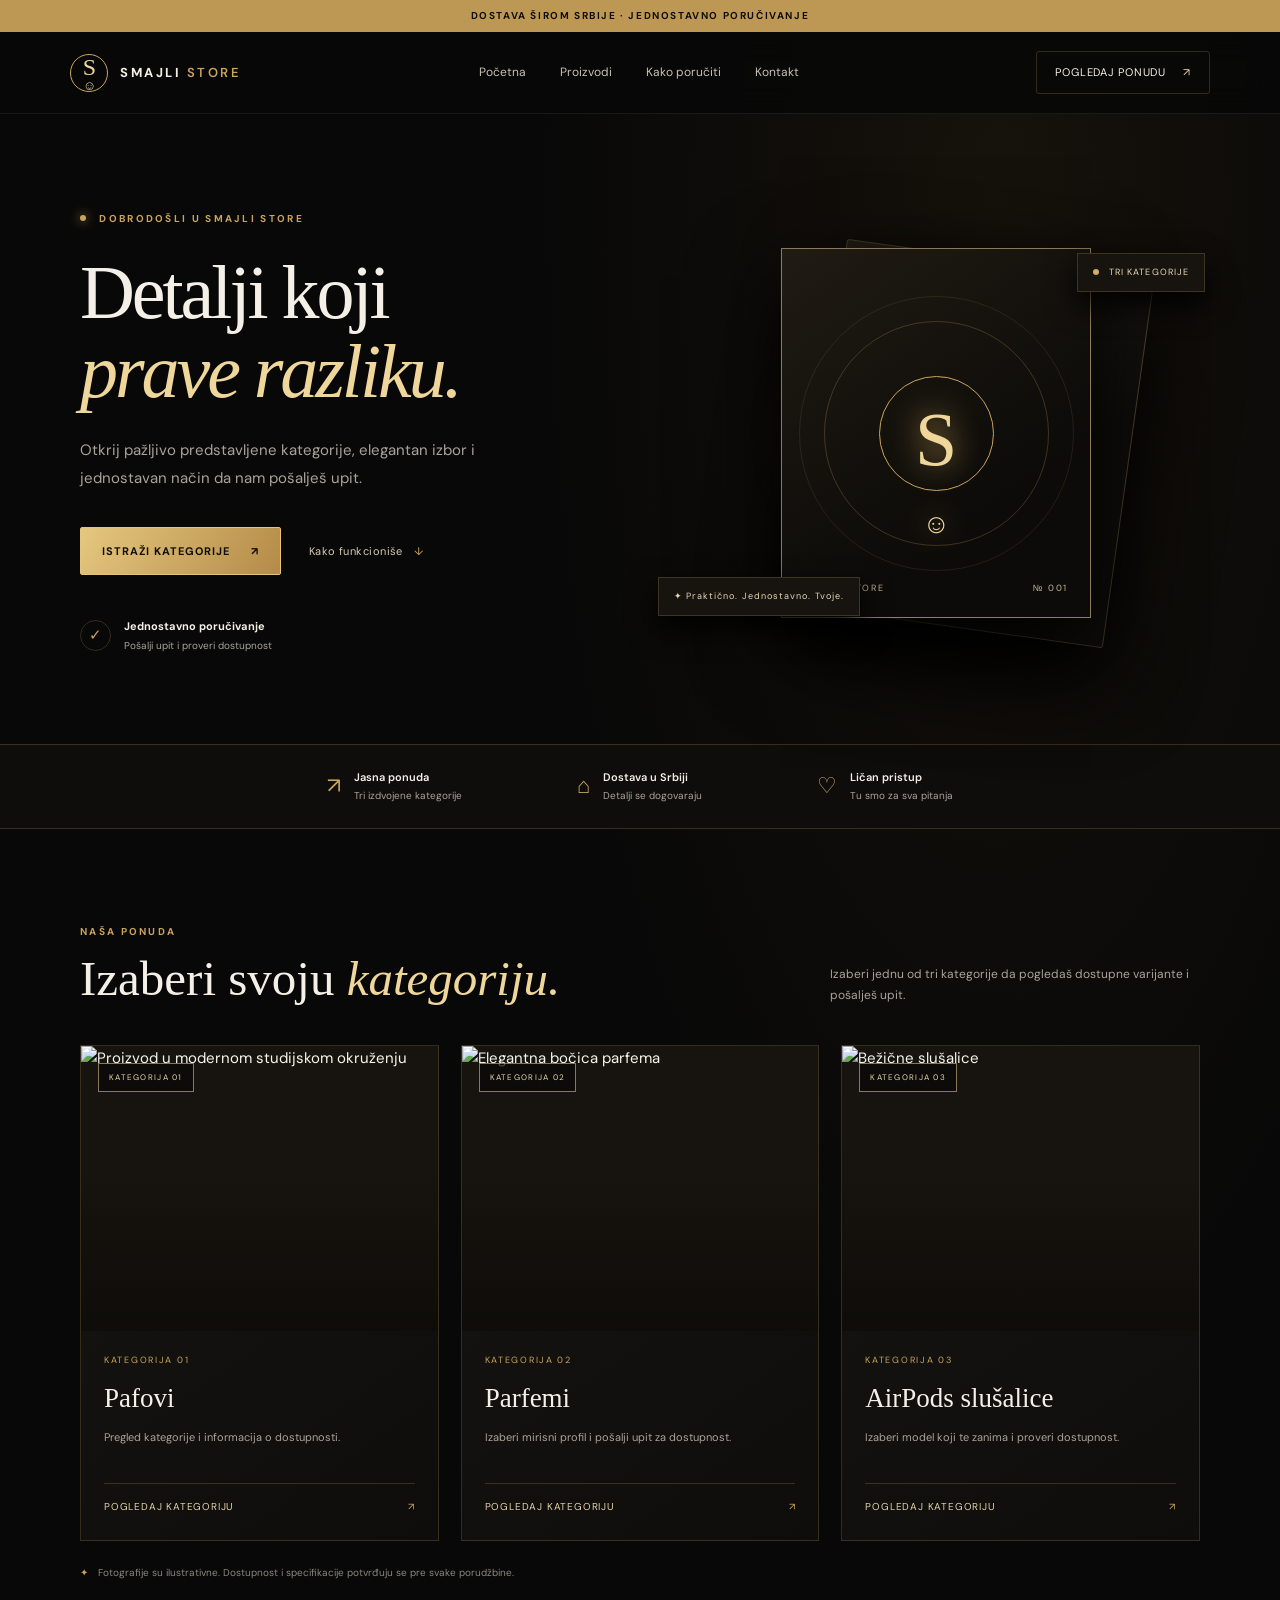
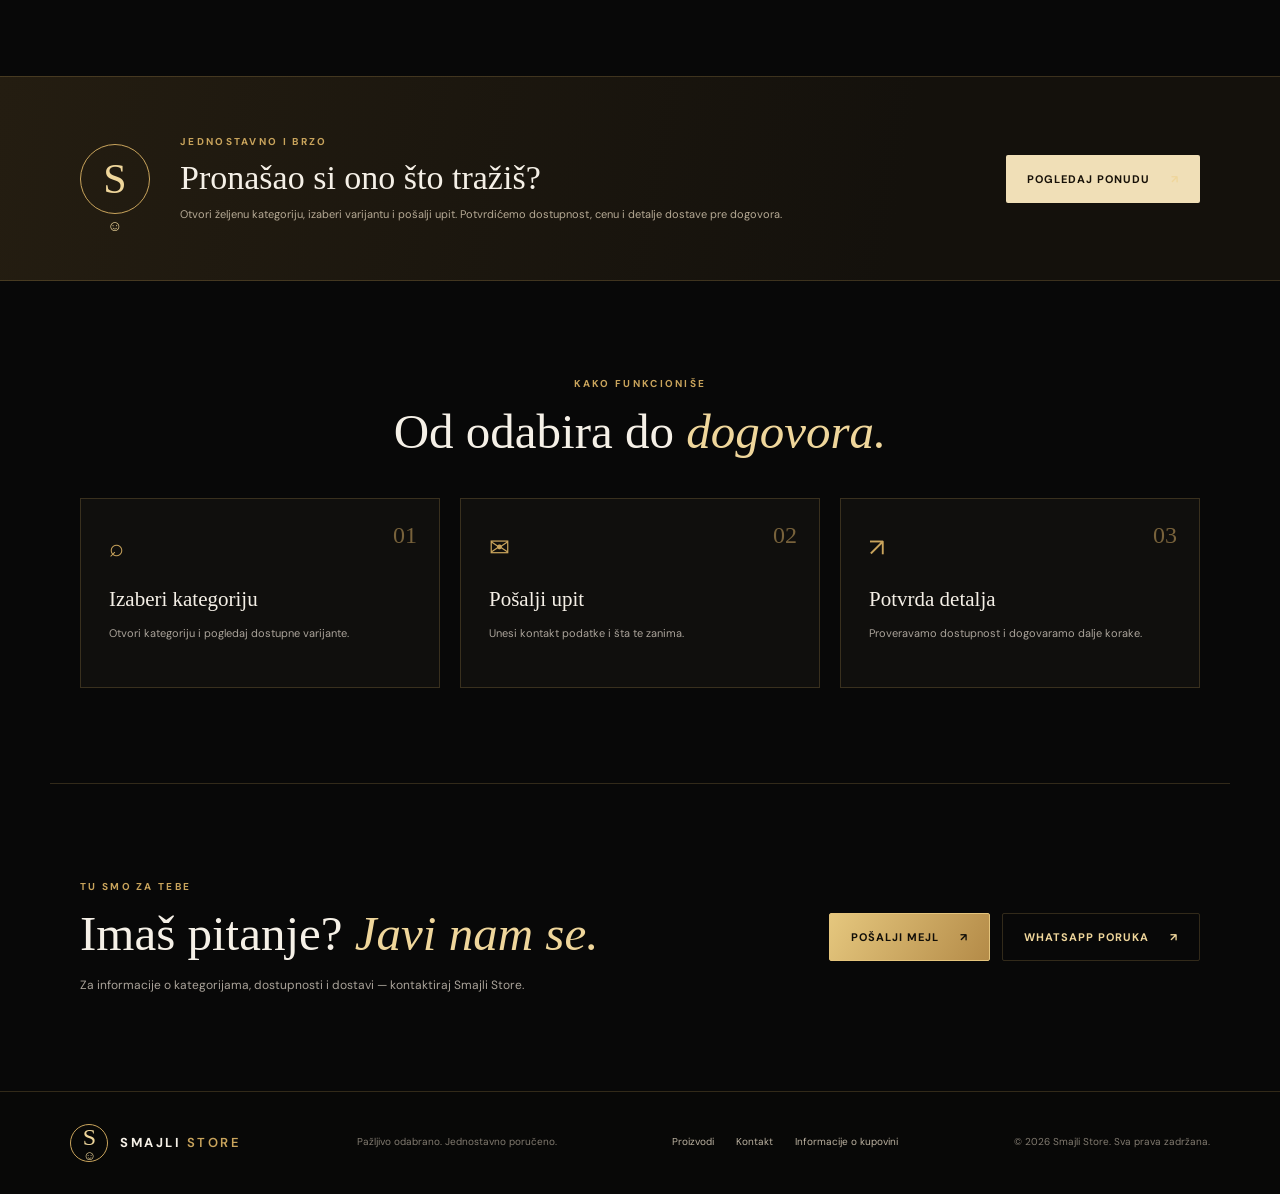
==== commit 60a3d07f: "Add files via upload" ====
--- a/index.html
+++ b/index.html
@@ -5,7 +5,7 @@
   <meta name="viewport" content="width=device-width, initial-scale=1">
   <meta name="theme-color" content="#0a0a0c">
   <meta name="description" content="Smajli Store — pažljivo odabrane kategorije, jednostavan upit i dostava širom Srbije.">
-  <title>Smajli Store | Pametna kupovina</title>
+  <title>Smajli Store | Premium izbor</title>
   <link rel="preconnect" href="https://fonts.googleapis.com">
   <link rel="preconnect" href="https://fonts.gstatic.com" crossorigin>
   <link href="https://fonts.googleapis.com/css2?family=DM+Sans:wght@400;500;600;700&family=Manrope:wght@400;500;600;700;800&display=swap" rel="stylesheet">
@@ -32,8 +32,8 @@
     <section class="hero" id="pocetna">
       <div class="hero-copy">
         <div class="eyebrow"><span class="eyebrow-dot"></span> DOBRODOŠLI U SMAJLI STORE</div>
-        <h1>Dobre stvari.<br><em>Bolja kupovina.</em></h1>
-        <p>Pažljivo predstavljene kategorije, jednostavan pregled ponude i direktan kontakt — sve na jednom mestu.</p>
+        <h1>Detalji koji<br><em>prave razliku.</em></h1>
+        <p>Otkrij pažljivo predstavljene kategorije, elegantan izbor i jednostavan način da nam pošalješ upit.</p>
         <div class="hero-actions">
           <a class="button button-primary" href="#proizvodi">Istraži kategorije <span>↗</span></a>
           <a class="text-link" href="#kako">Kako funkcioniše <span>↓</span></a>
@@ -71,7 +71,7 @@
         <a class="product-card category-card" href="pafovi.html">
           <div class="product-art">
             <span class="product-tag">KATEGORIJA 01</span>
-            <img src="https://images.unsplash.com/photo-1602143407151-7111542de6e8?auto=format&fit=crop&w=1000&q=85" alt="Proizvod u modernom studijskom okruženju" loading="lazy">
+            <img src="https://images.unsplash.com/photo-1611930022073-b7a4ba5fcccd?auto=format&fit=crop&w=1400&q=88" alt="Proizvod u modernom studijskom okruženju" loading="lazy">
           </div>
           <div class="product-info">
             <div class="product-category">KATEGORIJA 01</div>
@@ -83,7 +83,7 @@
         <a class="product-card category-card" href="parfemi.html">
           <div class="product-art">
             <span class="product-tag">KATEGORIJA 02</span>
-            <img src="https://images.unsplash.com/photo-1594035910387-fea47794261f?auto=format&fit=crop&w=1000&q=85" alt="Elegantna bočica parfema" loading="lazy">
+            <img src="https://images.unsplash.com/photo-1541643600914-78b084683601?auto=format&fit=crop&w=1400&q=88" alt="Elegantna bočica parfema" loading="lazy">
           </div>
           <div class="product-info">
             <div class="product-category">KATEGORIJA 02</div>
@@ -95,7 +95,7 @@
         <a class="product-card category-card" href="airpods.html">
           <div class="product-art">
             <span class="product-tag">KATEGORIJA 03</span>
-            <img src="https://images.unsplash.com/photo-1606220945770-b5b6c2c55bf1?auto=format&fit=crop&w=1000&q=85" alt="Bežične slušalice" loading="lazy">
+            <img src="https://images.unsplash.com/photo-1608156639585-b3a032ef9689?auto=format&fit=crop&w=1400&q=88" alt="Bežične slušalice" loading="lazy">
           </div>
           <div class="product-info">
             <div class="product-category">KATEGORIJA 03</div>
--- a/style.css
+++ b/style.css
@@ -1,31 +1,5 @@
-*{box-sizing:border-box} :root{--bg:#0a0a0c;--panel:#111115;--panel2:#17171c;--line:#28282f;--white:#f7f7f8;--muted:#a0a0aa;--lime:#d6fb65;--font:'DM Sans',sans-serif;--display:'Manrope',sans-serif}html{scroll-behavior:smooth;scroll-padding-top:100px}body{margin:0;background:var(--bg);color:var(--white);font-family:var(--font);font-size:15px;line-height:1.6}a{color:inherit;text-decoration:none}button,input,textarea,select{font:inherit}.announcement{background:var(--lime);color:#151515;text-align:center;padding:8px 16px;font-size:11px;font-weight:700;letter-spacing:.08em}.site-header{height:82px;max-width:1240px;margin:auto;padding:0 28px;display:flex;align-items:center;justify-content:space-between;gap:25px;border-bottom:1px solid #ffffff0c}.brand{display:flex;align-items:center;gap:10px;flex-shrink:0}.brand-mark{width:39px;height:39px;border:1px solid #484850;border-radius:12px;display:grid;place-items:center;font-family:var(--display);font-size:22px;font-weight:800;position:relative}.brand-mark span{font-size:11px;color:var(--lime);position:absolute;right:4px;top:1px}.brand-name{font-size:13px;font-weight:800;letter-spacing:.13em}.brand-name b{color:var(--muted);font-weight:500}nav{display:flex;gap:28px;color:#b5b5bd;font-size:12px}nav a:hover,.footer-links a:hover{color:var(--lime)}.header-cta{font-size:12px;font-weight:700;border:1px solid #393940;border-radius:100px;padding:11px 16px}.header-cta span,.button span{margin-left:13px;color:var(--lime)}.menu-toggle{display:none;background:none;border:0;color:white;font-size:24px}.hero{max-width:1240px;margin:auto;padding:88px 28px 92px;display:grid;grid-template-columns:1fr 1fr;align-items:center;gap:60px;min-height:590px}.eyebrow{font-size:10px;letter-spacing:.18em;font-weight:700;color:var(--lime);margin-bottom:19px}.eyebrow-dot{display:inline-block;width:6px;height:6px;border-radius:50%;background:var(--lime);margin-right:9px;vertical-align:middle}.hero h1{font-family:var(--display);font-size:clamp(48px,6vw,78px);line-height:1.07;letter-spacing:-.065em;margin:0 0 24px;font-weight:700}.hero h1 em,h2 em{font-style:normal;color:var(--lime)}.hero-copy>p,.section-heading>p,.order-intro>p,.contact-section p{color:var(--muted);max-width:480px;font-size:15px;line-height:1.9}.hero-actions{display:flex;align-items:center;gap:27px;margin:32px 0 38px}.button{display:inline-flex;align-items:center;justify-content:center;border:0;border-radius:100px;padding:15px 21px;font-size:12px;font-weight:700;cursor:pointer;transition:transform .2s,background .2s}.button:hover{transform:translateY(-2px)}.button-primary{background:var(--lime);color:#151515}.button-primary span{color:#151515}.button-light{background:#f5f5f5;color:#171717}.button-light span{color:#171717}.button-outline{border:1px solid #383840;background:transparent}.text-link{font-size:12px;font-weight:600;color:#ddd}.text-link span{margin-left:8px;color:var(--lime)}.hero-proof{display:flex;align-items:center;gap:12px}.proof-icon{width:32px;height:32px;border-radius:50%;display:grid;place-items:center;background:#d6fb6517;color:var(--lime)}.hero-proof strong,.hero-proof small{display:block}.hero-proof strong{font-size:11px}.hero-proof small{font-size:10px;color:var(--muted);margin-top:2px}.hero-visual{height:430px;position:relative;display:grid;place-items:center}.hero-glow{position:absolute;width:320px;height:320px;background:#d6fb6512;filter:blur(80px);border-radius:50%}.hero-card-back{position:absolute;width:330px;height:370px;border:1px solid #ffffff13;border-radius:26px;transform:rotate(8deg);background:linear-gradient(140deg,#1b1b20,#0c0c0e);box-shadow:0 35px 100px #0008}.floating-label{position:absolute;top:20px;left:22px;color:#666;font-size:9px;letter-spacing:.18em}.hero-product{width:310px;height:350px;border:1px solid #ffffff16;border-radius:24px;background:radial-gradient(ellipse at 50% 42%,#292b25 0%,#171719 47%,#101012 100%);position:relative;display:grid;place-items:center;overflow:hidden;box-shadow:0 35px 100px #0008}.product-orbit{position:absolute;border:1px solid #d6fb6522;border-radius:50%;width:250px;height:250px}.orbit-two{width:190px;height:190px;border-color:#ffffff0d}.hero-product-icon{font-family:var(--display);font-size:110px;font-weight:800;letter-spacing:-.1em;color:#f4f4ed;text-shadow:0 0 40px #d6fb6522;z-index:1}.hero-product-icon span{font-size:32px;color:var(--lime);vertical-align:top;display:inline-block;margin-top:15px}.hero-product-bottom{position:absolute;bottom:19px;left:20px;right:20px;display:flex;justify-content:space-between;font-size:8px;letter-spacing:.18em;color:#85858b}.float-chip{position:absolute;border:1px solid #37373d;background:#17171c;padding:12px 15px;border-radius:12px;font-size:10px;box-shadow:0 15px 40px #0006}.chip-top{top:42px;right:0}.chip-dot{display:inline-block;width:6px;height:6px;background:var(--lime);border-radius:50%;margin-right:7px}.chip-bottom{bottom:37px;left:-3px;color:#c5c5cb}.chip-bottom span{color:var(--lime);margin-right:7px}.benefit-strip{border-top:1px solid #ffffff0e;border-bottom:1px solid #ffffff0e;display:flex;justify-content:center;gap:clamp(35px,9vw,130px);padding:27px 25px}.benefit-strip>div{display:flex;align-items:center;gap:12px}.benefit-icon{font-size:22px;color:var(--lime)}.benefit-strip b,.benefit-strip small{display:block}.benefit-strip b{font-size:11px}.benefit-strip small{font-size:10px;color:var(--muted);margin-top:2px}.section{max-width:1240px;margin:auto;padding:95px 28px}.section-heading{display:flex;justify-content:space-between;align-items:end;gap:30px;margin-bottom:33px}.section-heading h2,.order-intro h2,.contact-section h2,.banner-copy h2{font-family:var(--display);font-size:clamp(30px,4vw,43px);line-height:1.2;letter-spacing:-.05em;margin:0}.section-heading>p{max-width:370px;font-size:12px;margin:0 0 3px}.filters{display:flex;gap:8px;margin-bottom:24px;flex-wrap:wrap}.filter{border:1px solid #303037;background:transparent;color:#a8a8b0;padding:9px 17px;border-radius:100px;font-size:11px;cursor:pointer}.filter.active,.filter:hover{background:var(--lime);border-color:var(--lime);color:#171717}.product-grid{display:grid;grid-template-columns:repeat(4,minmax(0,1fr));gap:17px}.product-card{border:1px solid #24242b;background:#111115;border-radius:17px;overflow:hidden;transition:transform .2s,border-color .2s}.product-card:hover{transform:translateY(-4px);border-color:#56564c}.product-art{height:220px;position:relative;display:grid;place-items:center;overflow:hidden;background:radial-gradient(ellipse at 50% 40%,#2b2c27,#17171b 64%,#111115)}.product-art img{width:100%;height:100%;object-fit:cover;display:block}.product-art .art-fallback{font-size:65px;filter:drop-shadow(0 10px 15px #0009)}.product-tag{position:absolute;top:13px;left:13px;background:#d6fb65;color:#171717;padding:5px 9px;border-radius:50px;font-size:9px;font-weight:800;letter-spacing:.06em}.product-info{padding:17px}.product-category{font-size:9px;color:var(--lime);letter-spacing:.14em;text-transform:uppercase}.product-info h3{font-size:14px;margin:7px 0 5px}.product-info p{font-size:11px;color:var(--muted);line-height:1.65;min-height:36px;margin:0 0 15px}.product-bottom{display:flex;align-items:center;justify-content:space-between;gap:8px}.product-price{font-size:16px;font-weight:800}.product-price small{display:block;color:#777;font-size:9px;font-weight:400}.mini-button{background:#202025;border:1px solid #34343b;color:white;border-radius:50px;padding:9px 12px;font-size:10px;cursor:pointer}.mini-button:hover{background:var(--lime);color:#151515;border-color:var(--lime)}.catalog-note{margin-top:22px;color:#81818a;font-size:10px}.catalog-note span{color:var(--lime);margin-right:7px}.order-banner{max-width:1184px;background:var(--lime);color:#151515;border-radius:23px;padding:40px 43px;display:flex;align-items:center;gap:28px}.banner-mark{width:64px;height:64px;border:1px solid #1515153b;border-radius:20px;display:grid;place-items:center;font-size:34px;font-weight:800;flex-shrink:0;position:relative}.banner-mark span{position:absolute;right:5px;top:2px;font-size:12px}.banner-copy{flex:1}.banner-copy .eyebrow{color:#343b20;margin-bottom:9px}.banner-copy h2{font-size:28px}.banner-copy p{font-size:12px;max-width:530px;margin:8px 0 0;color:#343b29;line-height:1.8}.steps-section{padding-top:90px;padding-bottom:85px}.centered{justify-content:center;text-align:center}.centered .eyebrow{margin-bottom:12px}.steps-grid{display:grid;grid-template-columns:repeat(3,1fr);gap:16px;margin-top:43px}.step{position:relative;border:1px solid #27272e;background:#111115;border-radius:17px;padding:27px}.step-number{position:absolute;top:22px;right:23px;color:#666;font-size:10px;letter-spacing:.1em}.step-icon{width:43px;height:43px;border-radius:13px;background:#d6fb6512;color:var(--lime);display:grid;place-items:center;font-size:21px;margin-bottom:24px}.step h3{font-size:14px;margin:0 0 8px}.step p{font-size:11px;color:var(--muted);line-height:1.8;margin:0}.order-section{display:grid;grid-template-columns:.85fr 1.15fr;gap:80px;align-items:start;border-top:1px solid #ffffff0d}.order-intro h2{max-width:410px}.order-intro>p{font-size:12px}.contact-mini{display:flex;gap:13px;align-items:center;margin-top:23px}.mini-icon{width:39px;height:39px;border-radius:12px;background:#19191f;border:1px solid #303038;display:grid;place-items:center;color:var(--lime)}.contact-mini b,.contact-mini small{display:block}.contact-mini b{font-size:11px}.contact-mini small{font-size:10px;color:var(--muted);margin-top:3px}.order-form{padding:28px;border:1px solid #2b2b32;border-radius:19px;background:#111115}.form-heading{display:flex;justify-content:space-between;align-items:baseline;gap:15px;margin-bottom:23px}.form-heading h3{font-size:16px;margin:0}.form-heading span{font-size:9px;color:#777}.order-form label{display:block;font-size:10px;font-weight:600;color:#d7d7dc;margin-bottom:16px}.form-row{display:grid;grid-template-columns:1fr 1fr;gap:14px}.order-form input:not([type=checkbox]),.order-form textarea,.order-form select{display:block;width:100%;margin-top:8px;background:#19191f;border:1px solid #303038;border-radius:9px;color:#f7f7f8;padding:12px 13px;font-size:11px;outline:none}.order-form input:focus,.order-form textarea:focus,.order-form select:focus{border-color:var(--lime)}.order-form input::placeholder,.order-form textarea::placeholder{color:#696972}.order-form select{appearance:auto}.order-form textarea{resize:vertical}.consent{display:flex!important;align-items:flex-start;gap:9px;color:#92929c!important;font-weight:400!important;line-height:1.6}.consent input{accent-color:var(--lime);margin-top:3px}.submit-button{width:100%}.form-small{font-size:9px;color:#777;line-height:1.7;margin:12px 0 0}.form-status{font-size:11px;color:var(--lime);margin-top:12px}.contact-section{border-top:1px solid #ffffff0d;display:flex;align-items:center;justify-content:space-between;gap:30px;padding-top:70px;padding-bottom:70px}.contact-section h2{font-size:35px}.contact-section p{font-size:12px;margin-bottom:0}.contact-actions{display:flex;gap:10px;flex-shrink:0}.footer{border-top:1px solid #ffffff10;max-width:1240px;margin:auto;padding:30px 28px 24px;display:grid;grid-template-columns:1fr 1fr 1fr;align-items:center;gap:20px}.footer-brand .brand-mark{width:33px;height:33px;font-size:18px}.footer-brand .brand-name{font-size:11px}.footer>p{font-size:10px;color:#777;text-align:center}.footer-links{display:flex;gap:16px;justify-content:flex-end;font-size:10px;color:#aaa}.footer>small{grid-column:1/-1;color:#666;font-size:9px;border-top:1px solid #ffffff0b;padding-top:18px}.product-dialog{width:min(520px,calc(100% - 30px));border:1px solid #3a3a40;background:#141418;color:white;border-radius:20px;padding:30px;box-shadow:0 30px 100px #000b}.product-dialog::backdrop{background:#000b;backdrop-filter:blur(5px)}.dialog-close{position:absolute;right:15px;top:10px;background:none;border:0;color:white;font-size:28px;cursor:pointer}.dialog-product-art{height:200px;border-radius:13px;display:grid;place-items:center;background:radial-gradient(ellipse,#303129,#17171b);font-size:70px;margin-bottom:20px}.product-dialog h2{margin:0 0 5px;font-size:24px}.product-dialog p{color:#aaa;font-size:13px}.dialog-price{font-size:20px;font-weight:800;color:var(--lime);margin:14px 0 22px}.dialog-actions{display:flex;gap:10px;flex-wrap:wrap}.dialog-actions .button{flex:1}.hidden{display:none!important}@media(max-width:900px){.site-header{padding:0 20px}.hero{gap:25px;padding-top:65px}.hero-visual{transform:scale(.9)}.product-grid{grid-template-columns:repeat(2,minmax(0,1fr))}.product-art{height:230px}.order-section{gap:35px}.benefit-strip{gap:30px}.header-cta{display:none}}@media(max-width:650px){.announcement{font-size:9px}.site-header{height:70px;padding:0 18px;position:relative}.menu-toggle{display:block;margin-left:auto}nav{display:none;position:absolute;z-index:10;top:69px;left:0;right:0;background:#111115;padding:20px;flex-direction:column;gap:18px;border-bottom:1px solid var(--line)}nav.open{display:flex}.hero{display:flex;flex-direction:column;align-items:stretch;padding:55px 22px 50px;gap:10px}.hero h1{font-size:54px}.hero-copy>p{font-size:13px}.hero-actions{gap:18px;flex-wrap:wrap}.hero-visual{height:340px;transform:none;margin-top:4px}.hero-product{width:255px;height:285px}.hero-card-back{width:270px;height:300px}.hero-product-icon{font-size:88px}.chip-top{right:0;top:20px}.chip-bottom{bottom:15px;left:0}.benefit-strip{padding:23px 22px;display:grid;grid-template-columns:1fr;gap:18px}.section{padding:68px 20px}.section-heading{display:block}.section-heading>p{margin-top:15px}.product-grid{gap:10px}.product-art{height:155px}.product-art .art-fallback{font-size:48px}.product-info{padding:12px}.product-info h3{font-size:12px}.product-info p{font-size:10px;min-height:48px}.product-price{font-size:14px}.mini-button{padding:8px 9px;font-size:9px}.order-banner{margin:0 14px;width:auto;padding:27px 23px;display:grid;grid-template-columns:auto 1fr;gap:17px}.banner-mark{width:49px;height:49px;border-radius:15px;font-size:26px}.banner-copy h2{font-size:22px}.banner-copy p{font-size:11px}.order-banner>.button{grid-column:1/-1;width:100%}.steps-grid{grid-template-columns:1fr;gap:11px;margin-top:30px}.step{padding:22px}.step-icon{margin-bottom:15px}.order-section{display:block}.order-intro{margin-bottom:30px}.order-form{padding:20px}.form-row{grid-template-columns:1fr;gap:0}.form-heading{display:block}.form-heading span{display:block;margin-top:5px}.contact-section{display:block}.contact-section h2{font-size:30px}.contact-actions{margin-top:25px;flex-wrap:wrap}.contact-actions .button{flex:1}.footer{padding:28px 20px;grid-template-columns:1fr;gap:12px}.footer>p{text-align:left;margin:0}.footer-links{justify-content:flex-start;flex-wrap:wrap}.footer>small{grid-column:1;margin-top:10px}.product-dialog{padding:24px 20px}.dialog-actions{flex-direction:column}}
-
-/* SMAJLI STORE — nove kategorije i stranice */
-.category-grid{grid-template-columns:repeat(3,minmax(0,1fr))}
-.category-card{display:block;color:inherit}
-.category-card .product-art{height:280px}
-.category-card .product-info p{min-height:42px}
-.category-link{display:flex;justify-content:space-between;align-items:center;margin-top:15px;padding-top:13px;border-top:1px solid #2b2b32;font-size:11px;font-weight:700}
-.category-link span{color:var(--lime);font-size:16px}
-.detail-hero{padding-top:50px;padding-bottom:55px}
-.back-link{display:inline-block;color:#a9a9b2;font-size:11px;margin-bottom:30px}
-.back-link:hover{color:var(--lime)}
-.detail-layout{display:grid;grid-template-columns:1fr .9fr;align-items:center;gap:55px}
-.detail-copy h1{font-family:var(--display);font-size:clamp(43px,6vw,70px);line-height:1.08;letter-spacing:-.06em;margin:0 0 20px}
-.detail-copy h1 em{font-style:normal;color:var(--lime)}
-.detail-copy>p{max-width:540px;color:var(--muted);font-size:14px;line-height:1.9}
-.detail-pills{display:flex;gap:8px;flex-wrap:wrap;margin-top:25px}
-.detail-pills span{border:1px solid #303038;border-radius:30px;padding:8px 12px;color:#c4c4cb;font-size:10px}
-.detail-image{height:380px;border:1px solid #2b2b32;border-radius:22px;overflow:hidden;background:#17171c}
-.detail-image img{width:100%;height:100%;object-fit:cover}
-.variants-section{border-top:1px solid #ffffff0d;padding-top:75px}
-.variant-grid{display:grid;grid-template-columns:repeat(4,minmax(0,1fr));gap:13px;margin-bottom:28px}
-.variant-card{border:1px solid #303038;border-radius:14px;background:#111115;color:#eee;padding:17px;text-align:left;cursor:pointer;min-height:112px;transition:border-color .2s,background .2s}
-.variant-card:hover,.variant-card.selected{border-color:var(--lime);background:#1a1d13}
-.variant-card strong{display:block;font-size:13px;margin-bottom:6px}
-.variant-card small{display:block;color:var(--muted);font-size:10px;line-height:1.6}
-.detail-form{max-width:760px;margin:32px auto 0}
-.detail-note{border:1px solid #303038;border-radius:14px;background:#111115;padding:20px;color:#aaa;font-size:12px;line-height:1.8}
-.detail-note strong{color:var(--lime)}
-@media(max-width:900px){.category-grid{grid-template-columns:repeat(2,minmax(0,1fr))}.category-card:last-child{grid-column:1/-1}.detail-layout{gap:28px}.variant-grid{grid-template-columns:repeat(2,minmax(0,1fr))}}
-@media(max-width:650px){.category-grid{grid-template-columns:1fr}.category-card:last-child{grid-column:auto}.category-card .product-art{height:210px}.detail-layout{grid-template-columns:1fr;gap:25px}.detail-image{height:270px;grid-row:1}.detail-copy h1{font-size:48px}.detail-copy>p{font-size:12px}.detail-hero{padding-top:35px}.variant-grid{grid-template-columns:1fr 1fr}.variant-card{padding:13px;min-height:105px}.variants-section{padding-top:55px}}
+@import url('https://fonts.googleapis.com/css2?family=DM+Sans:wght@400;500;600;700&family=Manrope:wght@400;500;600;700;800&display=swap');
+:root{--bg:#080808;--panel:#11100e;--panel2:#171512;--gold:#c9a45c;--gold2:#efd69b;--text:#f5f0e7;--muted:#aaa39a;--line:rgba(201,164,92,.22);--serif:Georgia,'Times New Roman',serif;--sans:'DM Sans',sans-serif;--max:1180px}
+*{box-sizing:border-box}html{scroll-behavior:smooth;scroll-padding-top:90px}body{margin:0;background:radial-gradient(ellipse at 78% 7%,rgba(126,91,37,.12),transparent 33%),var(--bg);color:var(--text);font-family:var(--sans);font-size:15px;line-height:1.65}a{color:inherit;text-decoration:none}img{display:block;max-width:100%}::selection{background:var(--gold);color:#090807}.announcement{height:32px;display:flex;align-items:center;justify-content:center;background:#bd9854;color:#100e0a;font-size:10px;font-weight:700;letter-spacing:.16em;text-transform:uppercase}.site-header{height:82px;padding:0 max(calc((100% - var(--max))/2),5.5%);display:flex;align-items:center;justify-content:space-between;border-bottom:1px solid rgba(255,255,255,.07);background:rgba(8,8,8,.92);position:sticky;top:0;z-index:20;backdrop-filter:blur(16px)}.brand{display:flex;align-items:center;gap:12px}.brand-mark{width:38px;height:38px;border:1px solid var(--gold);border-radius:50%;display:grid;place-items:center;color:var(--gold2);font-family:var(--serif);font-size:24px;line-height:1}.brand-mark span{font-size:13px}.brand-name{font-size:13px;letter-spacing:.19em;font-weight:700}.brand-name b{color:var(--gold);font-weight:600}nav{display:flex;gap:34px;color:#c7c0b4;font-size:12px}nav a{transition:color .2s}nav a:hover,.footer-links a:hover{color:var(--gold2)}.header-cta{border:1px solid var(--line);border-radius:3px;padding:11px 18px;font-size:11px;letter-spacing:.07em;text-transform:uppercase}.header-cta span,.button span{color:var(--gold2);margin-left:13px}.menu-toggle{display:none;background:none;color:var(--gold);border:1px solid var(--line);padding:7px 10px;font-size:18px}.hero{max-width:var(--max);min-height:630px;margin:auto;padding:90px 30px 82px;display:grid;grid-template-columns:1fr 1fr;align-items:center;gap:65px}.eyebrow{font-size:10px;letter-spacing:.23em;font-weight:700;color:var(--gold);text-transform:uppercase}.eyebrow-dot{display:inline-block;width:6px;height:6px;background:var(--gold);border-radius:50%;margin:0 9px 1px 0;box-shadow:0 0 12px var(--gold)}h1,h2,h3,p{margin-top:0}.hero h1,.detail-copy h1{font-family:var(--serif);font-size:clamp(48px,6vw,76px);line-height:1.04;font-weight:400;letter-spacing:-.04em;margin:25px 0}.hero h1 em,.section-heading h2 em,.banner-copy h2 em,.contact-section h2 em,.detail-copy h1 em{color:var(--gold2);font-style:italic}.hero-copy>p,.detail-copy>p{max-width:480px;color:var(--muted);font-size:15px;line-height:1.9}.hero-actions{display:flex;align-items:center;gap:28px;margin:34px 0 42px}.button{min-height:48px;padding:14px 21px;display:inline-flex;align-items:center;justify-content:center;gap:8px;border-radius:2px;font-size:11px;font-weight:700;letter-spacing:.09em;text-transform:uppercase;cursor:pointer;transition:transform .2s,background .2s}.button:hover{transform:translateY(-2px)}.button-primary{background:linear-gradient(120deg,#e5c77e,#b48b48);color:#110e08;border:1px solid #e4c47c}.button-primary span{color:#110e08}.button-outline{border:1px solid var(--line);color:var(--gold2)}.button-light{background:#f0dfb7;color:#171108}.text-link{font-size:11px;color:#d6c9b1;letter-spacing:.04em}.text-link span{color:var(--gold);margin-left:8px}.hero-proof{display:flex;align-items:center;gap:13px}.proof-icon{width:31px;height:31px;border:1px solid var(--line);border-radius:50%;display:grid;place-items:center;color:var(--gold)}.hero-proof strong,.hero-proof small{display:block}.hero-proof strong{font-size:11px}.hero-proof small{font-size:10px;color:var(--muted);margin-top:3px}.hero-visual{height:430px;position:relative;display:grid;place-items:center}.hero-glow{position:absolute;width:370px;height:370px;border-radius:50%;background:radial-gradient(circle,rgba(177,131,56,.22),transparent 68%);filter:blur(12px)}.hero-card{position:absolute;width:310px;height:370px;border:1px solid rgba(226,190,120,.25);border-radius:3px;background:linear-gradient(145deg,#211c14,#0e0d0b 60%);transform:rotate(8deg) translate(40px,5px);box-shadow:0 35px 90px #000}.hero-card-back:after{content:'SMAJLI';position:absolute;bottom:26px;left:25px;color:#d5b575;letter-spacing:.35em;font-size:10px}.floating-label{position:absolute;top:24px;left:24px;color:#cdb47f;font-size:9px;letter-spacing:.2em}.hero-product{width:310px;height:370px;border:1px solid rgba(239,214,155,.55);background:linear-gradient(145deg,#201b13,#0c0b09 70%);position:relative;display:grid;place-items:center;box-shadow:0 30px 80px #000;z-index:1}.product-orbit{position:absolute;border:1px solid rgba(201,164,92,.25);border-radius:50%;width:225px;height:225px}.orbit-two{width:275px;height:275px;border-color:rgba(201,164,92,.12)}.hero-product-icon{width:115px;height:115px;border:1px solid var(--gold);border-radius:50%;display:grid;place-items:center;color:var(--gold2);font-family:var(--serif);font-size:76px;text-shadow:0 0 30px #c49b50}.hero-product-icon span{font-size:27px}.hero-product-bottom{position:absolute;bottom:21px;left:22px;right:22px;display:flex;justify-content:space-between;color:#c8b58e;font-size:9px;letter-spacing:.2em}.float-chip{position:absolute;z-index:2;background:#17140f;border:1px solid var(--line);padding:11px 15px;font-size:9px;letter-spacing:.12em;color:#e7d7b5;box-shadow:0 12px 30px #000}.chip-top{top:35px;right:-5px}.chip-bottom{bottom:32px;left:-15px}.chip-dot{display:inline-block;width:6px;height:6px;border-radius:50%;background:#d3ad67;margin-right:7px}.benefit-strip{border-top:1px solid var(--line);border-bottom:1px solid var(--line);background:#0e0d0b;display:flex;justify-content:center;gap:clamp(30px,9vw,130px);padding:23px 20px}.benefit-strip>div{display:flex;align-items:center;gap:13px}.benefit-icon{font-size:22px;color:var(--gold)}.benefit-strip b,.benefit-strip small{display:block}.benefit-strip b{font-size:11px;font-weight:600}.benefit-strip small{font-size:10px;color:var(--muted);margin-top:2px}.section{max-width:var(--max);margin:0 auto;padding:95px 30px}.section-heading{display:flex;justify-content:space-between;align-items:end;gap:30px;margin-bottom:38px}.section-heading h2,.banner-copy h2,.contact-section h2{font-family:var(--serif);font-size:clamp(34px,4vw,49px);font-weight:400;line-height:1.12;margin:12px 0 0}.section-heading>p{max-width:370px;color:var(--muted);font-size:12px;line-height:1.8;margin:0}.product-grid{display:grid;grid-template-columns:repeat(3,minmax(0,1fr));gap:22px}.product-card{background:linear-gradient(145deg,#171512,#0e0d0b);border:1px solid rgba(201,164,92,.2);transition:transform .3s,border-color .3s;overflow:hidden}.product-card:hover{transform:translateY(-7px);border-color:rgba(226,190,120,.7)}.product-art{height:285px;position:relative;overflow:hidden;background:#17130e}.product-art:after,.detail-image:after{content:'';position:absolute;inset:0;background:linear-gradient(0deg,rgba(5,5,5,.48),transparent 55%);pointer-events:none}.product-art img{width:100%;height:100%;object-fit:cover;transition:transform .6s;filter:saturate(.78) contrast(1.04)}.product-card:hover .product-art img{transform:scale(1.06)}.product-tag{position:absolute;z-index:2;top:17px;left:17px;padding:7px 10px;border:1px solid rgba(239,214,155,.55);background:rgba(8,8,8,.7);color:#ead7ad;font-size:8px;letter-spacing:.16em}.product-info{padding:22px 23px 24px}.product-category{color:var(--gold);font-size:9px;letter-spacing:.19em}.product-info h3{font-family:var(--serif);font-size:27px;font-weight:400;margin:8px 0}.product-info p{font-size:11px;color:var(--muted);min-height:38px;margin:0 0 17px}.category-link{border-top:1px solid var(--line);padding-top:15px;font-size:10px;letter-spacing:.08em;text-transform:uppercase;color:#e5d2aa;display:flex;justify-content:space-between}.category-link span{color:var(--gold)}.catalog-note{margin-top:24px;color:#8d867b;font-size:10px}.catalog-note span{color:var(--gold);margin-right:7px}.order-banner{max-width:none;padding:57px max(calc((100% - var(--max))/2 + 30px),6%);display:flex;align-items:center;gap:30px;background:linear-gradient(100deg,#241d11,#14110c 70%);border-top:1px solid var(--line);border-bottom:1px solid var(--line)}.banner-mark{width:70px;height:70px;flex:0 0 70px;border:1px solid var(--gold);border-radius:50%;display:grid;place-items:center;color:var(--gold2);font-family:var(--serif);font-size:42px}.banner-mark span{font-size:15px}.banner-copy{flex:1}.banner-copy h2{font-size:34px;margin:8px 0}.banner-copy p{color:#b6aa95;font-size:11px;max-width:610px;margin:0}.steps-grid{display:grid;grid-template-columns:repeat(3,1fr);gap:20px}.step{position:relative;padding:28px;border:1px solid var(--line);background:#100f0d;min-height:190px}.step-number{position:absolute;right:22px;top:17px;color:#78623b;font-family:var(--serif);font-size:24px}.step-icon{font-size:25px;color:var(--gold);margin-bottom:14px}.step h3{font-family:var(--serif);font-size:21px;font-weight:400;margin-bottom:8px}.step p{font-size:11px;color:var(--muted);margin:0}.centered{justify-content:center;text-align:center}.contact-section{display:flex;align-items:center;justify-content:space-between;gap:35px;border-top:1px solid var(--line)}.contact-section p{color:var(--muted);font-size:12px;margin:14px 0 0}.contact-actions{display:flex;gap:12px;flex-wrap:wrap}.footer{border-top:1px solid var(--line);padding:32px 5.5%;display:flex;align-items:center;justify-content:space-between;gap:20px;background:#080807}.footer p,.footer small{font-size:10px;color:#827b70;margin:0}.footer-links{display:flex;gap:22px;font-size:10px;color:#bcb2a1}.detail-hero{padding-top:52px;padding-bottom:65px}.back-link{font-size:10px;color:var(--gold2);letter-spacing:.08em}.detail-layout{display:grid;grid-template-columns:1fr 1fr;align-items:center;gap:55px;margin-top:32px}.detail-copy h1{font-size:clamp(42px,5vw,64px)}.detail-image{height:410px;position:relative;overflow:hidden;border:1px solid var(--line);background:#17130e}.detail-image img{width:100%;height:100%;object-fit:cover;filter:saturate(.8)}.detail-pills{display:flex;gap:9px;flex-wrap:wrap;margin-top:28px}.detail-pills span{border:1px solid var(--line);padding:8px 11px;color:#d3c5aa;font-size:9px}.variants-section{border-top:1px solid rgba(201,164,92,.12);padding-top:65px}.variant-grid{display:grid;grid-template-columns:repeat(2,1fr);gap:13px;margin:30px 0}.variant-card{background:#12100d;border:1px solid var(--line);padding:19px;text-align:left;color:var(--text);cursor:pointer;transition:.2s}.variant-card strong,.variant-card small{display:block}.variant-card strong{font-family:var(--serif);font-size:18px;font-weight:400}.variant-card small{color:var(--muted);font-size:10px;margin-top:5px}.variant-card:hover,.variant-card.selected{border-color:var(--gold);background:#211a10}.detail-note{padding:22px;border:1px solid var(--line);background:#17130d;color:#c8bca7;font-size:12px}.order-form{max-width:760px;padding:30px;border:1px solid var(--line);background:linear-gradient(145deg,#171410,#0d0c0a);display:grid;gap:17px}.form-heading{display:flex;justify-content:space-between;align-items:center;border-bottom:1px solid var(--line);padding-bottom:15px}.form-heading h3{font-family:var(--serif);font-weight:400;font-size:26px;margin:0}.form-heading span,.form-small{font-size:10px;color:var(--muted)}.order-form label{display:grid;gap:7px;font-size:10px;color:#d6c9b3}.form-row{display:grid;grid-template-columns:1fr 1fr;gap:15px}.order-form input:not([type=checkbox]),.order-form select,.order-form textarea{width:100%;background:#090908;border:1px solid #393024;color:var(--text);padding:13px;font:inherit;font-size:12px;outline:none}.order-form input:focus,.order-form select:focus,.order-form textarea:focus{border-color:var(--gold)}.consent{display:flex!important;grid-template-columns:auto 1fr!important;align-items:start;gap:10px!important;color:var(--muted)!important}.consent input{accent-color:var(--gold);margin-top:3px}.submit-button{width:max-content}.form-small{margin:0}.form-status{font-size:11px;color:var(--gold2)}
+@media(max-width:800px){.site-header{height:70px;padding:0 5%}.menu-toggle{display:block}nav{display:none;position:absolute;top:69px;left:0;right:0;padding:20px 6%;background:#0d0c0a;border-bottom:1px solid var(--line);flex-direction:column;gap:18px}nav.open{display:flex}.header-cta{display:none}.hero{grid-template-columns:1fr;gap:15px;padding:70px 7% 55px}.hero-visual{height:390px;max-width:500px;width:100%;margin:auto}.benefit-strip{gap:22px;justify-content:space-around}.benefit-strip>div{gap:8px}.benefit-strip small{display:none}.section{padding:70px 6%}.product-grid{gap:13px}.product-art{height:210px}.product-info{padding:17px}.product-info h3{font-size:22px}.order-banner{padding:40px 6%;flex-wrap:wrap}.banner-copy{min-width:60%}.detail-layout{gap:25px}.detail-image{height:340px}.footer{flex-wrap:wrap}.footer p{display:none}}
+@media(max-width:560px){.announcement{font-size:8px;letter-spacing:.1em}.brand-name{font-size:11px}.hero{padding-top:55px}.hero h1{font-size:53px}.hero-visual{height:350px}.hero-product,.hero-card{width:245px;height:300px}.hero-glow{width:280px;height:280px}.product-orbit{width:180px;height:180px}.orbit-two{width:220px;height:220px}.hero-product-icon{width:95px;height:95px;font-size:62px}.chip-top{right:-4px;top:22px}.chip-bottom{left:-3px;bottom:17px}.benefit-strip{padding:18px 5%;gap:12px}.benefit-strip b{font-size:9px}.benefit-icon{font-size:17px}.section-heading{display:block}.section-heading>p{margin-top:15px}.product-grid{grid-template-columns:1fr;gap:18px}.product-art{height:260px}.product-info h3{font-size:25px}.order-banner{display:grid;grid-template-columns:55px 1fr;gap:18px}.banner-mark{width:55px;height:55px;font-size:33px;flex-basis:55px}.banner-copy h2{font-size:27px}.order-banner>.button{grid-column:1/-1;width:100%}.steps-grid{grid-template-columns:1fr}.contact-section{display:block}.contact-actions{margin-top:22px}.contact-actions .button{flex:1}.detail-layout{grid-template-columns:1fr}.detail-copy h1{font-size:48px}.detail-image{height:300px}.variant-grid{grid-template-columns:1fr}.order-form{padding:20px}.form-row{grid-template-columns:1fr}.form-heading{align-items:flex-start;gap:10px;flex-direction:column}.footer{padding:25px 6%}.footer-links{gap:14px}.footer small{width:100%}}
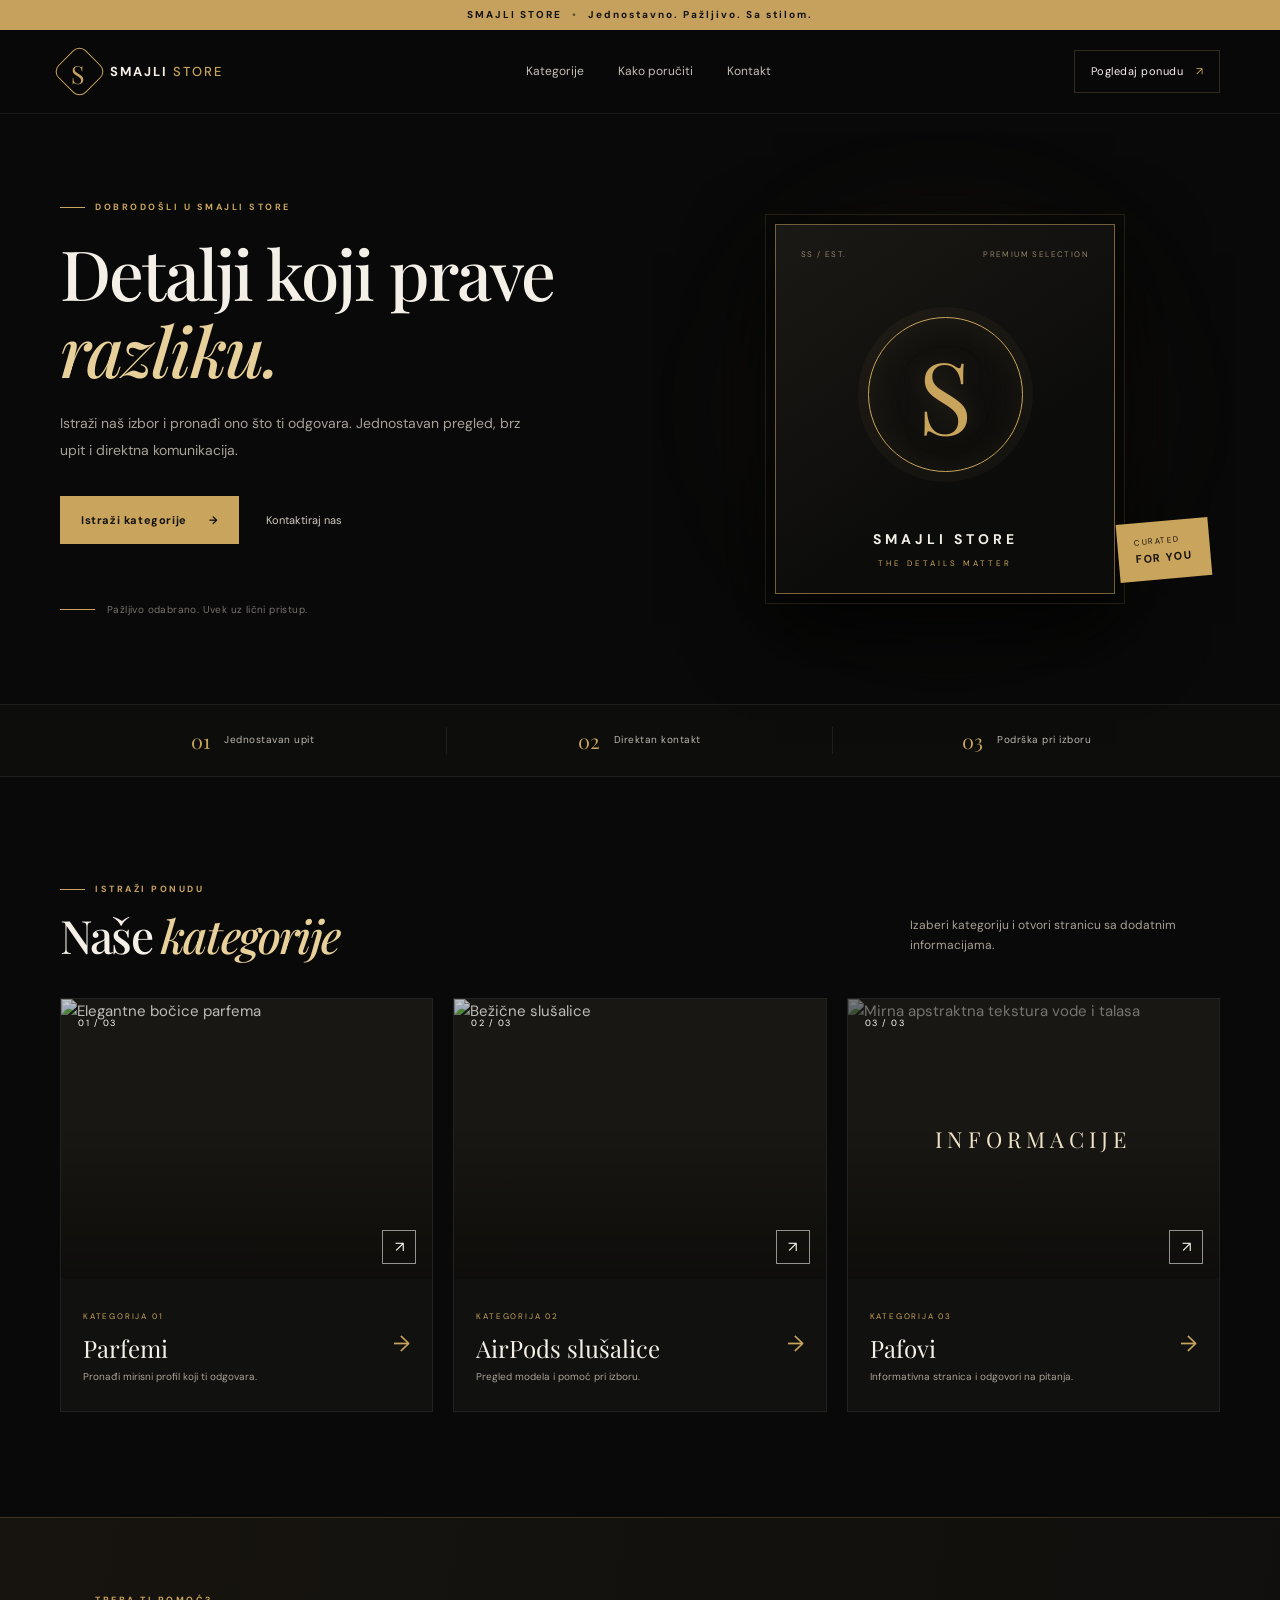
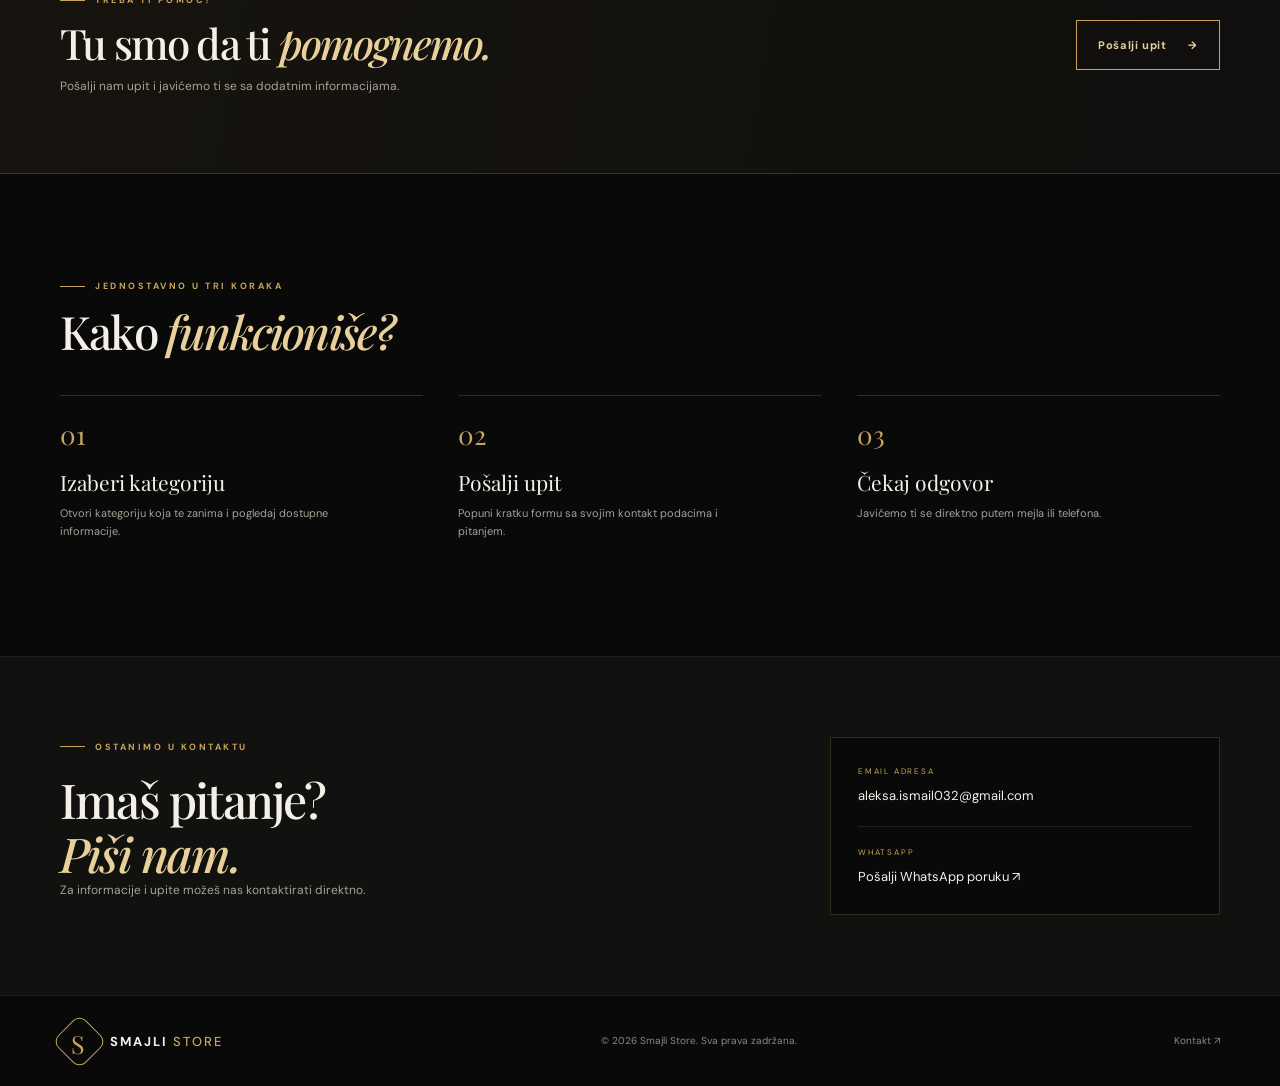
==== commit 720d40e7: "Add files via upload" ====
--- a/index.html
+++ b/index.html
@@ -1,143 +1,77 @@
-<!doctype html>
+<!DOCTYPE html>
 <html lang="sr">
 <head>
-  <meta charset="utf-8">
-  <meta name="viewport" content="width=device-width, initial-scale=1">
-  <meta name="theme-color" content="#0a0a0c">
-  <meta name="description" content="Smajli Store — pažljivo odabrane kategorije, jednostavan upit i dostava širom Srbije.">
+  <meta charset="UTF-8">
+  <meta name="viewport" content="width=device-width, initial-scale=1.0">
+  <meta name="description" content="Smajli Store — pažljivo odabrana ponuda i jednostavan upit.">
   <title>Smajli Store | Premium izbor</title>
   <link rel="preconnect" href="https://fonts.googleapis.com">
   <link rel="preconnect" href="https://fonts.gstatic.com" crossorigin>
-  <link href="https://fonts.googleapis.com/css2?family=DM+Sans:wght@400;500;600;700&family=Manrope:wght@400;500;600;700;800&display=swap" rel="stylesheet">
+  <link href="https://fonts.googleapis.com/css2?family=DM+Sans:wght@400;500;600;700&family=Playfair+Display:wght@500;600;700&display=swap" rel="stylesheet">
   <link rel="stylesheet" href="style.css">
+  <script src="script.js" defer></script>
 </head>
 <body>
-  <div class="announcement">Dostava širom Srbije · Jednostavno poručivanje</div>
+  <div class="announcement">SMAJLI STORE <span>•</span> Jednostavno. Pažljivo. Sa stilom.</div>
   <header class="site-header">
     <a class="brand" href="index.html" aria-label="Smajli Store početna">
-      <span class="brand-mark">S<span>☺</span></span>
-      <span class="brand-name">SMAJLI <b>STORE</b></span>
+      <span class="brand-icon"><span>S</span></span>
+      <span class="brand-wordmark">SMAJLI <b>STORE</b></span>
     </a>
-    <button class="menu-toggle" id="menuToggle" aria-label="Otvori meni" aria-expanded="false">☰</button>
-    <nav id="mainNav">
-      <a href="#pocetna">Početna</a>
-      <a href="#proizvodi">Proizvodi</a>
-      <a href="#kako">Kako poručiti</a>
-      <a href="#kontakt">Kontakt</a>
+    <button class="menu-toggle" id="menuToggle" aria-label="Otvori meni" aria-expanded="false"><i></i><i></i></button>
+    <nav class="main-nav" id="mainNav">
+      <a href="#kategorije">Kategorije</a><a href="#kako">Kako poručiti</a><a href="#kontakt">Kontakt</a>
     </nav>
-    <a class="header-cta" href="#proizvodi">Pogledaj ponudu <span>↗</span></a>
+    <a class="header-cta" href="#kategorije">Pogledaj ponudu <span>↗</span></a>
   </header>
 
   <main>
-    <section class="hero" id="pocetna">
+    <section class="hero wrap">
       <div class="hero-copy">
-        <div class="eyebrow"><span class="eyebrow-dot"></span> DOBRODOŠLI U SMAJLI STORE</div>
-        <h1>Detalji koji<br><em>prave razliku.</em></h1>
-        <p>Otkrij pažljivo predstavljene kategorije, elegantan izbor i jednostavan način da nam pošalješ upit.</p>
-        <div class="hero-actions">
-          <a class="button button-primary" href="#proizvodi">Istraži kategorije <span>↗</span></a>
-          <a class="text-link" href="#kako">Kako funkcioniše <span>↓</span></a>
+        <p class="eyebrow"><span></span> DOBRODOŠLI U SMAJLI STORE</p>
+        <h1>Detalji koji prave <em>razliku.</em></h1>
+        <p class="hero-lead">Istraži naš izbor i pronađi ono što ti odgovara. Jednostavan pregled, brz upit i direktna komunikacija.</p>
+        <div class="hero-actions"><a class="btn btn-gold" href="#kategorije">Istraži kategorije <span>→</span></a><a class="text-link" href="#kontakt">Kontaktiraj nas</a></div>
+        <div class="hero-note"><span class="note-line"></span><span>Pažljivo odabrano. Uvek uz lični pristup.</span></div>
+      </div>
+      <div class="hero-art" aria-label="Dekorativni prikaz Smajli Store brenda">
+        <div class="art-glow"></div><div class="art-frame">
+          <div class="art-top"><span>SS / EST.</span><span>PREMIUM SELECTION</span></div>
+          <div class="art-emblem"><span>S</span></div>
+          <div class="art-bottom"><strong>SMAJLI STORE</strong><small>THE DETAILS MATTER</small></div>
         </div>
-        <div class="hero-proof">
-          <div class="proof-icon">✓</div>
-          <div><strong>Jednostavno poručivanje</strong><small>Pošalji upit i proveri dostupnost</small></div>
-        </div>
-      </div>
-      <div class="hero-visual">
-        <div class="hero-glow"></div>
-        <div class="hero-card hero-card-back"><span class="floating-label">ODABRANO ZA TEBE</span></div>
-        <div class="hero-product">
-          <div class="product-orbit orbit-one"></div><div class="product-orbit orbit-two"></div>
-          <div class="hero-product-icon">S<span>☺</span></div>
-          <div class="hero-product-bottom"><span>SMAJLI STORE</span><span>№ 001</span></div>
-        </div>
-        <div class="float-chip chip-top"><span class="chip-dot"></span> TRI KATEGORIJE</div>
-        <div class="float-chip chip-bottom"><span>✦</span> Praktično. Jednostavno. Tvoje.</div>
+        <div class="floating-tag">CURATED<br><b>FOR YOU</b></div>
       </div>
     </section>
 
-    <section class="benefit-strip">
-      <div><span class="benefit-icon">↗</span><span><b>Jasna ponuda</b><small>Tri izdvojene kategorije</small></span></div>
-      <div><span class="benefit-icon">⌂</span><span><b>Dostava u Srbiji</b><small>Detalji se dogovaraju</small></span></div>
-      <div><span class="benefit-icon">♡</span><span><b>Ličan pristup</b><small>Tu smo za sva pitanja</small></span></div>
-    </section>
+    <section class="trust-strip"><div class="wrap trust-inner"><div><b>01</b><span>Jednostavan upit</span></div><div><b>02</b><span>Direktan kontakt</span></div><div><b>03</b><span>Podrška pri izboru</span></div></div></section>
 
-    <section class="products-section section" id="proizvodi">
-      <div class="section-heading">
-        <div><div class="eyebrow">NAŠA PONUDA</div><h2>Izaberi svoju <em>kategoriju.</em></h2></div>
-        <p>Izaberi jednu od tri kategorije da pogledaš dostupne varijante i pošalješ upit.</p>
-      </div>
-      <div class="product-grid category-grid">
-        <a class="product-card category-card" href="pafovi.html">
-          <div class="product-art">
-            <span class="product-tag">KATEGORIJA 01</span>
-            <img src="https://images.unsplash.com/photo-1611930022073-b7a4ba5fcccd?auto=format&fit=crop&w=1400&q=88" alt="Proizvod u modernom studijskom okruženju" loading="lazy">
-          </div>
-          <div class="product-info">
-            <div class="product-category">KATEGORIJA 01</div>
-            <h3>Pafovi</h3>
-            <p>Pregled kategorije i informacija o dostupnosti.</p>
-            <div class="category-link">Pogledaj kategoriju <span>↗</span></div>
-          </div>
+    <section class="section wrap" id="kategorije">
+      <div class="section-heading"><div><p class="eyebrow"><span></span> ISTRAŽI PONUDU</p><h2>Naše <em>kategorije</em></h2></div><p>Izaberi kategoriju i otvori stranicu sa dodatnim informacijama.</p></div>
+      <div class="category-grid">
+        <a class="category-card" href="parfemi.html">
+          <div class="category-image"><img src="https://images.unsplash.com/photo-1541643600914-78b084683601?auto=format&fit=crop&w=1000&q=85" alt="Elegantne bočice parfema"><span class="image-index">01 / 03</span><span class="image-arrow">↗</span></div>
+          <div class="category-info"><div><small>KATEGORIJA 01</small><h3>Parfemi</h3><p>Pronađi mirisni profil koji ti odgovara.</p></div><span class="category-go">→</span></div>
         </a>
-        <a class="product-card category-card" href="parfemi.html">
-          <div class="product-art">
-            <span class="product-tag">KATEGORIJA 02</span>
-            <img src="https://images.unsplash.com/photo-1541643600914-78b084683601?auto=format&fit=crop&w=1400&q=88" alt="Elegantna bočica parfema" loading="lazy">
-          </div>
-          <div class="product-info">
-            <div class="product-category">KATEGORIJA 02</div>
-            <h3>Parfemi</h3>
-            <p>Izaberi mirisni profil i pošalji upit za dostupnost.</p>
-            <div class="category-link">Pogledaj kategoriju <span>↗</span></div>
-          </div>
+        <a class="category-card" href="airpods.html">
+          <div class="category-image"><img src="https://images.unsplash.com/photo-1608156639585-b3a032ef9689?auto=format&fit=crop&w=1000&q=85" alt="Bežične slušalice"><span class="image-index">02 / 03</span><span class="image-arrow">↗</span></div>
+          <div class="category-info"><div><small>KATEGORIJA 02</small><h3>AirPods slušalice</h3><p>Pregled modela i pomoć pri izboru.</p></div><span class="category-go">→</span></div>
         </a>
-        <a class="product-card category-card" href="airpods.html">
-          <div class="product-art">
-            <span class="product-tag">KATEGORIJA 03</span>
-            <img src="https://images.unsplash.com/photo-1608156639585-b3a032ef9689?auto=format&fit=crop&w=1400&q=88" alt="Bežične slušalice" loading="lazy">
-          </div>
-          <div class="product-info">
-            <div class="product-category">KATEGORIJA 03</div>
-            <h3>AirPods slušalice</h3>
-            <p>Izaberi model koji te zanima i proveri dostupnost.</p>
-            <div class="category-link">Pogledaj kategoriju <span>↗</span></div>
-          </div>
+        <a class="category-card" href="pafovi.html">
+          <div class="category-image category-neutral"><img src="https://images.unsplash.com/photo-1518837695005-2083093ee35b?auto=format&fit=crop&w=1000&q=85" alt="Mirna apstraktna tekstura vode i talasa"><span class="image-index">03 / 03</span><span class="image-arrow">↗</span><div class="neutral-label">INFORMACIJE</div></div>
+          <div class="category-info"><div><small>KATEGORIJA 03</small><h3>Pafovi</h3><p>Informativna stranica i odgovori na pitanja.</p></div><span class="category-go">→</span></div>
         </a>
-      </div>
-      <div class="catalog-note"><span>✦</span> Fotografije su ilustrativne. Dostupnost i specifikacije potvrđuju se pre svake porudžbine.</div>
-    </section>
-
-    <section class="order-banner section" id="kako">
-      <div class="banner-mark">S<span>☺</span></div>
-      <div class="banner-copy"><div class="eyebrow">JEDNOSTAVNO I BRZO</div><h2>Pronašao si ono što tražiš?</h2><p>Otvori željenu kategoriju, izaberi varijantu i pošalji upit. Potvrdićemo dostupnost, cenu i detalje dostave pre dogovora.</p></div>
-      <a class="button button-light" href="#proizvodi">Pogledaj ponudu <span>↗</span></a>
-    </section>
-
-    <section class="steps-section section">
-      <div class="section-heading centered"><div><div class="eyebrow">KAKO FUNKCIONIŠE</div><h2>Od odabira do <em>dogovora.</em></h2></div></div>
-      <div class="steps-grid">
-        <article class="step"><span class="step-number">01</span><div class="step-icon">⌕</div><h3>Izaberi kategoriju</h3><p>Otvori kategoriju i pogledaj dostupne varijante.</p></article>
-        <article class="step"><span class="step-number">02</span><div class="step-icon">✉</div><h3>Pošalji upit</h3><p>Unesi kontakt podatke i šta te zanima.</p></article>
-        <article class="step"><span class="step-number">03</span><div class="step-icon">↗</div><h3>Potvrda detalja</h3><p>Proveravamo dostupnost i dogovaramo dalje korake.</p></article>
       </div>
     </section>
 
-    <section class="contact-section section" id="kontakt">
-      <div><div class="eyebrow">TU SMO ZA TEBE</div><h2>Imaš pitanje? <em>Javi nam se.</em></h2><p>Za informacije o kategorijama, dostupnosti i dostavi — kontaktiraj Smajli Store.</p></div>
-      <div class="contact-actions">
-        <a class="button button-primary" id="emailLink" href="mailto:aleksa.ismail032@gmail.com">Pošalji mejl <span>↗</span></a>
-        <a class="button button-outline" id="whatsappLink" href="#" target="_blank" rel="noopener">WhatsApp poruka <span>↗</span></a>
-      </div>
+    <section class="order-band"><div class="wrap order-inner"><div><p class="eyebrow"><span></span> TREBA TI POMOĆ?</p><h2>Tu smo da ti <em>pomognemo.</em></h2><p>Pošalji nam upit i javićemo ti se sa dodatnim informacijama.</p></div><a class="btn btn-outline" href="#kontakt">Pošalji upit <span>→</span></a></div></section>
+
+    <section class="section wrap how-section" id="kako"><div class="section-heading"><div><p class="eyebrow"><span></span> JEDNOSTAVNO U TRI KORAKA</p><h2>Kako <em>funkcioniše?</em></h2></div></div>
+      <div class="steps"><article><b>01</b><h3>Izaberi kategoriju</h3><p>Otvori kategoriju koja te zanima i pogledaj dostupne informacije.</p></article><article><b>02</b><h3>Pošalji upit</h3><p>Popuni kratku formu sa svojim kontakt podacima i pitanjem.</p></article><article><b>03</b><h3>Čekaj odgovor</h3><p>Javićemo ti se direktno putem mejla ili telefona.</p></article></div>
     </section>
+
+    <section class="contact-section" id="kontakt"><div class="wrap contact-inner"><div><p class="eyebrow"><span></span> OSTANIMO U KONTAKTU</p><h2>Imaš pitanje?<br><em>Piši nam.</em></h2><p>Za informacije i upite možeš nas kontaktirati direktno.</p></div><div class="contact-card"><small>EMAIL ADRESA</small><a href="mailto:aleksa.ismail032@gmail.com">aleksa.ismail032@gmail.com</a><div class="contact-divider"></div><small>WHATSAPP</small><a href="https://wa.me/381640384603" target="_blank" rel="noopener">Pošalji WhatsApp poruku ↗</a></div></div></section>
   </main>
-
-  <footer class="footer">
-    <a class="brand footer-brand" href="index.html"><span class="brand-mark">S<span>☺</span></span><span class="brand-name">SMAJLI <b>STORE</b></span></a>
-    <p>Pažljivo odabrano. Jednostavno poručeno.</p>
-    <div class="footer-links"><a href="#proizvodi">Proizvodi</a><a href="#kontakt">Kontakt</a><a href="#uslovi" id="termsLink">Informacije o kupovini</a></div>
-    <small>© <span id="year"></span> Smajli Store. Sva prava zadržana.</small>
-  </footer>
-  <script src="script.js"></script>
+  <footer class="site-footer"><div class="wrap footer-inner"><a class="brand" href="index.html"><span class="brand-icon"><span>S</span></span><span class="brand-wordmark">SMAJLI <b>STORE</b></span></a><p>© <span id="year"></span> Smajli Store. Sva prava zadržana.</p><a href="#kontakt">Kontakt ↗</a></div></footer>
 </body>
-</html>
+</html>
--- a/style.css
+++ b/style.css
@@ -1,5 +1,11 @@
-@import url('https://fonts.googleapis.com/css2?family=DM+Sans:wght@400;500;600;700&family=Manrope:wght@400;500;600;700;800&display=swap');
-:root{--bg:#080808;--panel:#11100e;--panel2:#171512;--gold:#c9a45c;--gold2:#efd69b;--text:#f5f0e7;--muted:#aaa39a;--line:rgba(201,164,92,.22);--serif:Georgia,'Times New Roman',serif;--sans:'DM Sans',sans-serif;--max:1180px}
-*{box-sizing:border-box}html{scroll-behavior:smooth;scroll-padding-top:90px}body{margin:0;background:radial-gradient(ellipse at 78% 7%,rgba(126,91,37,.12),transparent 33%),var(--bg);color:var(--text);font-family:var(--sans);font-size:15px;line-height:1.65}a{color:inherit;text-decoration:none}img{display:block;max-width:100%}::selection{background:var(--gold);color:#090807}.announcement{height:32px;display:flex;align-items:center;justify-content:center;background:#bd9854;color:#100e0a;font-size:10px;font-weight:700;letter-spacing:.16em;text-transform:uppercase}.site-header{height:82px;padding:0 max(calc((100% - var(--max))/2),5.5%);display:flex;align-items:center;justify-content:space-between;border-bottom:1px solid rgba(255,255,255,.07);background:rgba(8,8,8,.92);position:sticky;top:0;z-index:20;backdrop-filter:blur(16px)}.brand{display:flex;align-items:center;gap:12px}.brand-mark{width:38px;height:38px;border:1px solid var(--gold);border-radius:50%;display:grid;place-items:center;color:var(--gold2);font-family:var(--serif);font-size:24px;line-height:1}.brand-mark span{font-size:13px}.brand-name{font-size:13px;letter-spacing:.19em;font-weight:700}.brand-name b{color:var(--gold);font-weight:600}nav{display:flex;gap:34px;color:#c7c0b4;font-size:12px}nav a{transition:color .2s}nav a:hover,.footer-links a:hover{color:var(--gold2)}.header-cta{border:1px solid var(--line);border-radius:3px;padding:11px 18px;font-size:11px;letter-spacing:.07em;text-transform:uppercase}.header-cta span,.button span{color:var(--gold2);margin-left:13px}.menu-toggle{display:none;background:none;color:var(--gold);border:1px solid var(--line);padding:7px 10px;font-size:18px}.hero{max-width:var(--max);min-height:630px;margin:auto;padding:90px 30px 82px;display:grid;grid-template-columns:1fr 1fr;align-items:center;gap:65px}.eyebrow{font-size:10px;letter-spacing:.23em;font-weight:700;color:var(--gold);text-transform:uppercase}.eyebrow-dot{display:inline-block;width:6px;height:6px;background:var(--gold);border-radius:50%;margin:0 9px 1px 0;box-shadow:0 0 12px var(--gold)}h1,h2,h3,p{margin-top:0}.hero h1,.detail-copy h1{font-family:var(--serif);font-size:clamp(48px,6vw,76px);line-height:1.04;font-weight:400;letter-spacing:-.04em;margin:25px 0}.hero h1 em,.section-heading h2 em,.banner-copy h2 em,.contact-section h2 em,.detail-copy h1 em{color:var(--gold2);font-style:italic}.hero-copy>p,.detail-copy>p{max-width:480px;color:var(--muted);font-size:15px;line-height:1.9}.hero-actions{display:flex;align-items:center;gap:28px;margin:34px 0 42px}.button{min-height:48px;padding:14px 21px;display:inline-flex;align-items:center;justify-content:center;gap:8px;border-radius:2px;font-size:11px;font-weight:700;letter-spacing:.09em;text-transform:uppercase;cursor:pointer;transition:transform .2s,background .2s}.button:hover{transform:translateY(-2px)}.button-primary{background:linear-gradient(120deg,#e5c77e,#b48b48);color:#110e08;border:1px solid #e4c47c}.button-primary span{color:#110e08}.button-outline{border:1px solid var(--line);color:var(--gold2)}.button-light{background:#f0dfb7;color:#171108}.text-link{font-size:11px;color:#d6c9b1;letter-spacing:.04em}.text-link span{color:var(--gold);margin-left:8px}.hero-proof{display:flex;align-items:center;gap:13px}.proof-icon{width:31px;height:31px;border:1px solid var(--line);border-radius:50%;display:grid;place-items:center;color:var(--gold)}.hero-proof strong,.hero-proof small{display:block}.hero-proof strong{font-size:11px}.hero-proof small{font-size:10px;color:var(--muted);margin-top:3px}.hero-visual{height:430px;position:relative;display:grid;place-items:center}.hero-glow{position:absolute;width:370px;height:370px;border-radius:50%;background:radial-gradient(circle,rgba(177,131,56,.22),transparent 68%);filter:blur(12px)}.hero-card{position:absolute;width:310px;height:370px;border:1px solid rgba(226,190,120,.25);border-radius:3px;background:linear-gradient(145deg,#211c14,#0e0d0b 60%);transform:rotate(8deg) translate(40px,5px);box-shadow:0 35px 90px #000}.hero-card-back:after{content:'SMAJLI';position:absolute;bottom:26px;left:25px;color:#d5b575;letter-spacing:.35em;font-size:10px}.floating-label{position:absolute;top:24px;left:24px;color:#cdb47f;font-size:9px;letter-spacing:.2em}.hero-product{width:310px;height:370px;border:1px solid rgba(239,214,155,.55);background:linear-gradient(145deg,#201b13,#0c0b09 70%);position:relative;display:grid;place-items:center;box-shadow:0 30px 80px #000;z-index:1}.product-orbit{position:absolute;border:1px solid rgba(201,164,92,.25);border-radius:50%;width:225px;height:225px}.orbit-two{width:275px;height:275px;border-color:rgba(201,164,92,.12)}.hero-product-icon{width:115px;height:115px;border:1px solid var(--gold);border-radius:50%;display:grid;place-items:center;color:var(--gold2);font-family:var(--serif);font-size:76px;text-shadow:0 0 30px #c49b50}.hero-product-icon span{font-size:27px}.hero-product-bottom{position:absolute;bottom:21px;left:22px;right:22px;display:flex;justify-content:space-between;color:#c8b58e;font-size:9px;letter-spacing:.2em}.float-chip{position:absolute;z-index:2;background:#17140f;border:1px solid var(--line);padding:11px 15px;font-size:9px;letter-spacing:.12em;color:#e7d7b5;box-shadow:0 12px 30px #000}.chip-top{top:35px;right:-5px}.chip-bottom{bottom:32px;left:-15px}.chip-dot{display:inline-block;width:6px;height:6px;border-radius:50%;background:#d3ad67;margin-right:7px}.benefit-strip{border-top:1px solid var(--line);border-bottom:1px solid var(--line);background:#0e0d0b;display:flex;justify-content:center;gap:clamp(30px,9vw,130px);padding:23px 20px}.benefit-strip>div{display:flex;align-items:center;gap:13px}.benefit-icon{font-size:22px;color:var(--gold)}.benefit-strip b,.benefit-strip small{display:block}.benefit-strip b{font-size:11px;font-weight:600}.benefit-strip small{font-size:10px;color:var(--muted);margin-top:2px}.section{max-width:var(--max);margin:0 auto;padding:95px 30px}.section-heading{display:flex;justify-content:space-between;align-items:end;gap:30px;margin-bottom:38px}.section-heading h2,.banner-copy h2,.contact-section h2{font-family:var(--serif);font-size:clamp(34px,4vw,49px);font-weight:400;line-height:1.12;margin:12px 0 0}.section-heading>p{max-width:370px;color:var(--muted);font-size:12px;line-height:1.8;margin:0}.product-grid{display:grid;grid-template-columns:repeat(3,minmax(0,1fr));gap:22px}.product-card{background:linear-gradient(145deg,#171512,#0e0d0b);border:1px solid rgba(201,164,92,.2);transition:transform .3s,border-color .3s;overflow:hidden}.product-card:hover{transform:translateY(-7px);border-color:rgba(226,190,120,.7)}.product-art{height:285px;position:relative;overflow:hidden;background:#17130e}.product-art:after,.detail-image:after{content:'';position:absolute;inset:0;background:linear-gradient(0deg,rgba(5,5,5,.48),transparent 55%);pointer-events:none}.product-art img{width:100%;height:100%;object-fit:cover;transition:transform .6s;filter:saturate(.78) contrast(1.04)}.product-card:hover .product-art img{transform:scale(1.06)}.product-tag{position:absolute;z-index:2;top:17px;left:17px;padding:7px 10px;border:1px solid rgba(239,214,155,.55);background:rgba(8,8,8,.7);color:#ead7ad;font-size:8px;letter-spacing:.16em}.product-info{padding:22px 23px 24px}.product-category{color:var(--gold);font-size:9px;letter-spacing:.19em}.product-info h3{font-family:var(--serif);font-size:27px;font-weight:400;margin:8px 0}.product-info p{font-size:11px;color:var(--muted);min-height:38px;margin:0 0 17px}.category-link{border-top:1px solid var(--line);padding-top:15px;font-size:10px;letter-spacing:.08em;text-transform:uppercase;color:#e5d2aa;display:flex;justify-content:space-between}.category-link span{color:var(--gold)}.catalog-note{margin-top:24px;color:#8d867b;font-size:10px}.catalog-note span{color:var(--gold);margin-right:7px}.order-banner{max-width:none;padding:57px max(calc((100% - var(--max))/2 + 30px),6%);display:flex;align-items:center;gap:30px;background:linear-gradient(100deg,#241d11,#14110c 70%);border-top:1px solid var(--line);border-bottom:1px solid var(--line)}.banner-mark{width:70px;height:70px;flex:0 0 70px;border:1px solid var(--gold);border-radius:50%;display:grid;place-items:center;color:var(--gold2);font-family:var(--serif);font-size:42px}.banner-mark span{font-size:15px}.banner-copy{flex:1}.banner-copy h2{font-size:34px;margin:8px 0}.banner-copy p{color:#b6aa95;font-size:11px;max-width:610px;margin:0}.steps-grid{display:grid;grid-template-columns:repeat(3,1fr);gap:20px}.step{position:relative;padding:28px;border:1px solid var(--line);background:#100f0d;min-height:190px}.step-number{position:absolute;right:22px;top:17px;color:#78623b;font-family:var(--serif);font-size:24px}.step-icon{font-size:25px;color:var(--gold);margin-bottom:14px}.step h3{font-family:var(--serif);font-size:21px;font-weight:400;margin-bottom:8px}.step p{font-size:11px;color:var(--muted);margin:0}.centered{justify-content:center;text-align:center}.contact-section{display:flex;align-items:center;justify-content:space-between;gap:35px;border-top:1px solid var(--line)}.contact-section p{color:var(--muted);font-size:12px;margin:14px 0 0}.contact-actions{display:flex;gap:12px;flex-wrap:wrap}.footer{border-top:1px solid var(--line);padding:32px 5.5%;display:flex;align-items:center;justify-content:space-between;gap:20px;background:#080807}.footer p,.footer small{font-size:10px;color:#827b70;margin:0}.footer-links{display:flex;gap:22px;font-size:10px;color:#bcb2a1}.detail-hero{padding-top:52px;padding-bottom:65px}.back-link{font-size:10px;color:var(--gold2);letter-spacing:.08em}.detail-layout{display:grid;grid-template-columns:1fr 1fr;align-items:center;gap:55px;margin-top:32px}.detail-copy h1{font-size:clamp(42px,5vw,64px)}.detail-image{height:410px;position:relative;overflow:hidden;border:1px solid var(--line);background:#17130e}.detail-image img{width:100%;height:100%;object-fit:cover;filter:saturate(.8)}.detail-pills{display:flex;gap:9px;flex-wrap:wrap;margin-top:28px}.detail-pills span{border:1px solid var(--line);padding:8px 11px;color:#d3c5aa;font-size:9px}.variants-section{border-top:1px solid rgba(201,164,92,.12);padding-top:65px}.variant-grid{display:grid;grid-template-columns:repeat(2,1fr);gap:13px;margin:30px 0}.variant-card{background:#12100d;border:1px solid var(--line);padding:19px;text-align:left;color:var(--text);cursor:pointer;transition:.2s}.variant-card strong,.variant-card small{display:block}.variant-card strong{font-family:var(--serif);font-size:18px;font-weight:400}.variant-card small{color:var(--muted);font-size:10px;margin-top:5px}.variant-card:hover,.variant-card.selected{border-color:var(--gold);background:#211a10}.detail-note{padding:22px;border:1px solid var(--line);background:#17130d;color:#c8bca7;font-size:12px}.order-form{max-width:760px;padding:30px;border:1px solid var(--line);background:linear-gradient(145deg,#171410,#0d0c0a);display:grid;gap:17px}.form-heading{display:flex;justify-content:space-between;align-items:center;border-bottom:1px solid var(--line);padding-bottom:15px}.form-heading h3{font-family:var(--serif);font-weight:400;font-size:26px;margin:0}.form-heading span,.form-small{font-size:10px;color:var(--muted)}.order-form label{display:grid;gap:7px;font-size:10px;color:#d6c9b3}.form-row{display:grid;grid-template-columns:1fr 1fr;gap:15px}.order-form input:not([type=checkbox]),.order-form select,.order-form textarea{width:100%;background:#090908;border:1px solid #393024;color:var(--text);padding:13px;font:inherit;font-size:12px;outline:none}.order-form input:focus,.order-form select:focus,.order-form textarea:focus{border-color:var(--gold)}.consent{display:flex!important;grid-template-columns:auto 1fr!important;align-items:start;gap:10px!important;color:var(--muted)!important}.consent input{accent-color:var(--gold);margin-top:3px}.submit-button{width:max-content}.form-small{margin:0}.form-status{font-size:11px;color:var(--gold2)}
-@media(max-width:800px){.site-header{height:70px;padding:0 5%}.menu-toggle{display:block}nav{display:none;position:absolute;top:69px;left:0;right:0;padding:20px 6%;background:#0d0c0a;border-bottom:1px solid var(--line);flex-direction:column;gap:18px}nav.open{display:flex}.header-cta{display:none}.hero{grid-template-columns:1fr;gap:15px;padding:70px 7% 55px}.hero-visual{height:390px;max-width:500px;width:100%;margin:auto}.benefit-strip{gap:22px;justify-content:space-around}.benefit-strip>div{gap:8px}.benefit-strip small{display:none}.section{padding:70px 6%}.product-grid{gap:13px}.product-art{height:210px}.product-info{padding:17px}.product-info h3{font-size:22px}.order-banner{padding:40px 6%;flex-wrap:wrap}.banner-copy{min-width:60%}.detail-layout{gap:25px}.detail-image{height:340px}.footer{flex-wrap:wrap}.footer p{display:none}}
-@media(max-width:560px){.announcement{font-size:8px;letter-spacing:.1em}.brand-name{font-size:11px}.hero{padding-top:55px}.hero h1{font-size:53px}.hero-visual{height:350px}.hero-product,.hero-card{width:245px;height:300px}.hero-glow{width:280px;height:280px}.product-orbit{width:180px;height:180px}.orbit-two{width:220px;height:220px}.hero-product-icon{width:95px;height:95px;font-size:62px}.chip-top{right:-4px;top:22px}.chip-bottom{left:-3px;bottom:17px}.benefit-strip{padding:18px 5%;gap:12px}.benefit-strip b{font-size:9px}.benefit-icon{font-size:17px}.section-heading{display:block}.section-heading>p{margin-top:15px}.product-grid{grid-template-columns:1fr;gap:18px}.product-art{height:260px}.product-info h3{font-size:25px}.order-banner{display:grid;grid-template-columns:55px 1fr;gap:18px}.banner-mark{width:55px;height:55px;font-size:33px;flex-basis:55px}.banner-copy h2{font-size:27px}.order-banner>.button{grid-column:1/-1;width:100%}.steps-grid{grid-template-columns:1fr}.contact-section{display:block}.contact-actions{margin-top:22px}.contact-actions .button{flex:1}.detail-layout{grid-template-columns:1fr}.detail-copy h1{font-size:48px}.detail-image{height:300px}.variant-grid{grid-template-columns:1fr}.order-form{padding:20px}.form-row{grid-template-columns:1fr}.form-heading{align-items:flex-start;gap:10px;flex-direction:column}.footer{padding:25px 6%}.footer-links{gap:14px}.footer small{width:100%}}
+ :root{--bg:#090909;--panel:#11110f;--panel2:#171613;--gold:#c9a45c;--gold-light:#e8d09a;--text:#f4f0e8;--muted:#a7a197;--line:rgba(201,164,92,.22);--serif:"Playfair Display",Georgia,serif;--sans:"DM Sans",Arial,sans-serif;--max:1160px}
+*{box-sizing:border-box}html{scroll-behavior:smooth;scroll-padding-top:90px}body{margin:0;background:var(--bg);color:var(--text);font-family:var(--sans);font-size:15px;line-height:1.65}a{color:inherit;text-decoration:none}img{display:block;max-width:100%}.wrap{width:min(var(--max),calc(100% - 48px));margin-inline:auto}.announcement{height:30px;display:flex;align-items:center;justify-content:center;gap:10px;background:#c6a15d;color:#111;font-size:10px;font-weight:700;letter-spacing:2px}.announcement span{opacity:.55}
+.site-header{height:84px;padding:0 max(24px,calc((100% - var(--max))/2));display:flex;align-items:center;justify-content:space-between;border-bottom:1px solid rgba(255,255,255,.07);background:rgba(9,9,9,.94);position:sticky;top:0;z-index:20;backdrop-filter:blur(14px)}.brand{display:inline-flex;align-items:center;gap:11px}.brand-icon{width:39px;height:39px;border:1px solid var(--gold);display:grid;place-items:center;transform:rotate(45deg);border-radius:9px}.brand-icon span{font-family:var(--serif);font-size:25px;color:var(--gold);transform:rotate(-45deg)}.brand-wordmark{font-size:13px;font-weight:700;letter-spacing:2px}.brand-wordmark b{color:var(--gold);font-weight:500}.main-nav{display:flex;gap:34px;color:#c4bfb5;font-size:12px}.main-nav a:hover,.text-link:hover{color:var(--gold-light)}.header-cta{font-size:11px;letter-spacing:.5px;border:1px solid var(--line);padding:11px 16px}.header-cta span{color:var(--gold);margin-left:9px}.menu-toggle{display:none}
+.hero{min-height:590px;display:grid;grid-template-columns:1fr 1fr;align-items:center;gap:60px;padding-block:70px}.eyebrow{font-size:9px;letter-spacing:2.5px;color:var(--gold);font-weight:700;margin:0 0 19px;display:flex;align-items:center;gap:10px}.eyebrow span{width:25px;height:1px;background:var(--gold)}h1,h2,h3,p{margin-top:0}.hero h1,.section-heading h2,.order-inner h2,.contact-inner h2,.detail-hero h1{font:500 clamp(44px,5.4vw,70px)/1.12 var(--serif);letter-spacing:-1.8px;margin:0 0 22px}.hero h1 em,h2 em,.detail-hero h1 em{color:var(--gold-light);font-weight:500}.hero-lead{max-width:460px;color:var(--muted);font-size:14px;line-height:1.9}.hero-actions{display:flex;align-items:center;gap:27px;margin-top:32px}.btn{display:inline-flex;align-items:center;justify-content:center;gap:22px;padding:15px 21px;font-size:11px;font-weight:700;letter-spacing:.6px;transition:.25s}.btn-gold{background:var(--gold);color:#111}.btn-gold:hover{background:var(--gold-light);transform:translateY(-2px)}.text-link{font-size:11px;color:#d0cbc1}.hero-note{display:flex;align-items:center;gap:12px;margin-top:58px;color:#77736b;font-size:10px;letter-spacing:.4px}.note-line{width:35px;height:1px;background:var(--gold)}.hero-art{height:420px;position:relative;display:grid;place-items:center}.art-glow{position:absolute;width:310px;height:310px;border-radius:50%;background:rgba(183,139,65,.12);filter:blur(70px)}.art-frame{position:relative;width:min(340px,80%);height:370px;border:1px solid rgba(201,164,92,.55);outline:1px solid rgba(201,164,92,.14);outline-offset:9px;background:linear-gradient(145deg,#1b1915,#0c0c0b 65%);display:flex;flex-direction:column;justify-content:space-between;padding:23px 25px;box-shadow:0 30px 80px #000}.art-top{display:flex;justify-content:space-between;color:#93866c;font-size:8px;letter-spacing:1.4px}.art-emblem{align-self:center;width:155px;height:155px;border:1px solid var(--gold);border-radius:50%;display:grid;place-items:center;box-shadow:0 0 0 10px rgba(201,164,92,.05),inset 0 0 35px rgba(201,164,92,.08)}.art-emblem span{font:100px/.9 var(--serif);color:var(--gold);text-shadow:0 0 25px rgba(201,164,92,.18)}.art-bottom{text-align:center;display:grid;gap:6px}.art-bottom strong{font-size:14px;letter-spacing:4px}.art-bottom small{font-size:8px;letter-spacing:3px;color:var(--gold)}.floating-tag{position:absolute;right:2%;bottom:40px;background:var(--gold);color:#17130c;padding:13px 17px;font-size:8px;line-height:1.7;letter-spacing:1.5px;transform:rotate(-5deg)}.floating-tag b{font-size:11px}
+.trust-strip{border-block:1px solid rgba(255,255,255,.07);background:#0d0d0c}.trust-inner{display:grid;grid-template-columns:repeat(3,1fr);padding-block:22px}.trust-inner div{display:flex;justify-content:center;align-items:center;gap:14px;border-right:1px solid rgba(255,255,255,.08)}.trust-inner div:last-child{border:0}.trust-inner b{font:20px var(--serif);color:var(--gold)}.trust-inner span{font-size:10px;color:#bdb7ad;letter-spacing:.5px}
+.section{padding-block:105px}.section-heading{display:flex;align-items:end;justify-content:space-between;gap:30px;margin-bottom:37px}.section-heading .eyebrow{margin-bottom:13px}.section-heading h2,.order-inner h2,.contact-inner h2{font-size:46px;margin:0}.section-heading>p{max-width:310px;color:var(--muted);font-size:12px;margin:0 0 6px}.category-grid{display:grid;grid-template-columns:repeat(3,1fr);gap:20px}.category-card{background:var(--panel);border:1px solid rgba(255,255,255,.07);transition:.3s;min-width:0}.category-card:hover{transform:translateY(-6px);border-color:var(--line)}.category-image{height:280px;position:relative;overflow:hidden;background:#181713}.category-image:after{content:"";position:absolute;inset:45% 0 0;background:linear-gradient(transparent,rgba(0,0,0,.45))}.category-image img{width:100%;height:100%;object-fit:cover;transition:transform .6s;filter:brightness(.78) saturate(.82)}.category-card:hover img{transform:scale(1.045)}.image-index{position:absolute;top:17px;left:17px;z-index:1;font-size:9px;letter-spacing:1.5px;color:#fff}.image-arrow{position:absolute;right:16px;bottom:15px;z-index:2;width:34px;height:34px;border:1px solid rgba(255,255,255,.55);display:grid;place-items:center}.category-info{display:flex;justify-content:space-between;align-items:center;padding:23px 22px 25px}.category-info small,.contact-card small{font-size:8px;letter-spacing:1.8px;color:var(--gold)}.category-info h3{font:24px var(--serif);margin:5px 0}.category-info p{font-size:10px;color:var(--muted);margin:0}.category-go{color:var(--gold);font-size:22px}.category-neutral img{filter:brightness(.48) saturate(.55)}.neutral-label{position:absolute;z-index:2;inset:0;display:grid;place-items:center;font:22px var(--serif);letter-spacing:5px;color:#eee2c7}
+.order-band{background:linear-gradient(100deg,#17140f,#100f0d);border-block:1px solid var(--line)}.order-inner{min-height:255px;display:flex;align-items:center;justify-content:space-between;gap:30px}.order-inner .eyebrow{margin-bottom:12px}.order-inner h2{font-size:42px;margin-bottom:10px}.order-inner p:not(.eyebrow){color:var(--muted);font-size:12px;margin:0}.btn-outline{border:1px solid var(--gold);color:var(--gold-light);white-space:nowrap}.btn-outline:hover{background:var(--gold);color:#111}.steps{display:grid;grid-template-columns:repeat(3,1fr);gap:35px}.steps article{border-top:1px solid var(--line);padding-top:21px}.steps article>b{font:26px var(--serif);color:var(--gold)}.steps h3{font:21px var(--serif);margin:15px 0 8px}.steps p{font-size:11px;color:var(--muted);max-width:270px}
+.contact-section{background:#11110f;border-top:1px solid rgba(255,255,255,.06);padding-block:80px}.contact-inner{display:flex;justify-content:space-between;align-items:center;gap:40px}.contact-inner h2{font-size:48px}.contact-inner>div>p:last-child{color:var(--muted);font-size:12px}.contact-card{width:min(390px,100%);padding:27px;background:#090909;border:1px solid var(--line);display:grid;gap:7px}.contact-card>a{font-size:13px}.contact-divider{height:1px;background:rgba(255,255,255,.09);margin:12px 0}.contact-card>a:hover{color:var(--gold)}.site-footer{border-top:1px solid rgba(255,255,255,.07)}.footer-inner{min-height:90px;display:flex;align-items:center;justify-content:space-between;gap:20px}.footer-inner p,.footer-inner>a:last-child{font-size:10px;color:#8d887f;margin:0}.footer-inner>a:last-child:hover{color:var(--gold)}
+/* category pages */.detail-hero{padding:80px 0 55px;display:grid;grid-template-columns:1fr .8fr;gap:55px;align-items:center}.detail-hero h1{font-size:clamp(42px,5vw,62px)}.detail-hero p:not(.eyebrow){color:var(--muted);font-size:13px;max-width:500px;line-height:1.9}.detail-photo{height:330px;overflow:hidden;border:1px solid var(--line);position:relative}.detail-photo img{width:100%;height:100%;object-fit:cover;filter:brightness(.78)}.detail-content{padding:35px 0 100px}.detail-content h2{font:34px var(--serif);margin-bottom:10px}.detail-intro{color:var(--muted);font-size:12px;max-width:650px;margin-bottom:28px}.variant-grid{display:grid;grid-template-columns:repeat(2,1fr);gap:12px;margin:25px 0 40px}.variant-card{background:var(--panel);border:1px solid rgba(255,255,255,.1);color:var(--text);padding:18px;text-align:left;cursor:pointer;font:inherit;transition:.2s}.variant-card:hover,.variant-card.selected{border-color:var(--gold);background:#191711}.variant-card strong{display:block;font:19px var(--serif);margin-bottom:5px}.variant-card small{color:var(--muted);font-size:10px}.detail-note{background:#17140f;border-left:2px solid var(--gold);padding:17px 19px;color:#c5bfb2;font-size:11px;line-height:1.8;margin:22px 0}.detail-form{max-width:700px;background:var(--panel);border:1px solid rgba(255,255,255,.08);padding:28px}.detail-form h3{font:26px var(--serif);margin:0 0 20px}.form-grid{display:grid;grid-template-columns:1fr 1fr;gap:15px}.field{display:grid;gap:6px}.field.full{grid-column:1/-1}.field label{font-size:10px;color:#c9c2b6}.field input,.field select,.field textarea{width:100%;background:#090909;border:1px solid rgba(255,255,255,.13);color:var(--text);padding:12px;font:12px var(--sans);outline:none}.field input:focus,.field select:focus,.field textarea:focus{border-color:var(--gold)}.field textarea{min-height:95px;resize:vertical}.consent{display:flex;gap:9px;align-items:flex-start;font-size:10px;color:var(--muted);margin:17px 0}.consent input{accent-color:var(--gold);margin-top:3px}.form-status{font-size:11px;color:var(--gold-light);margin:12px 0 0;min-height:18px}
+@media(max-width:800px){.site-header{height:72px}.main-nav{gap:17px}.header-cta{display:none}.hero{gap:25px;min-height:530px}.hero-art{height:350px}.art-frame{height:315px}.category-image{height:220px}.category-info{padding:18px}.category-info h3{font-size:21px}.section{padding-block:75px}.detail-hero{gap:28px}.detail-photo{height:280px}}
+@media(max-width:620px){.wrap{width:calc(100% - 36px)}.announcement{font-size:8px;letter-spacing:1.3px}.site-header{padding:0 18px}.menu-toggle{display:flex;flex-direction:column;gap:5px;background:none;border:0;padding:10px}.menu-toggle i{width:22px;height:1px;background:var(--gold)}.main-nav{display:none;position:absolute;top:71px;left:0;right:0;background:#10100e;padding:22px;flex-direction:column;gap:18px;border-bottom:1px solid var(--line)}.main-nav.open{display:flex}.hero{grid-template-columns:1fr;padding-block:60px 35px;gap:25px}.hero h1{font-size:49px}.hero-art{height:330px}.art-frame{height:285px;width:265px}.art-emblem{width:120px;height:120px}.art-emblem span{font-size:78px}.floating-tag{right:5%;bottom:20px}.trust-inner{padding-block:17px}.trust-inner div{gap:7px;flex-direction:column;text-align:center}.trust-inner b{font-size:17px}.trust-inner span{font-size:8px}.section-heading{display:block}.section-heading h2,.order-inner h2,.contact-inner h2{font-size:39px}.section-heading>p{margin-top:13px}.category-grid{grid-template-columns:1fr;gap:15px}.category-image{height:260px}.category-info{padding:20px}.order-inner{padding-block:45px;min-height:0;display:block}.order-inner .btn{margin-top:24px}.steps{grid-template-columns:1fr;gap:25px}.contact-inner{display:block}.contact-card{margin-top:28px}.footer-inner{padding-block:22px;flex-wrap:wrap}.footer-inner p{order:3;width:100%}.detail-hero{grid-template-columns:1fr;padding-top:55px;gap:24px}.detail-photo{height:240px}.detail-content{padding-bottom:70px}.variant-grid,.form-grid{grid-template-columns:1fr}.field.full{grid-column:auto}.detail-form{padding:20px}}
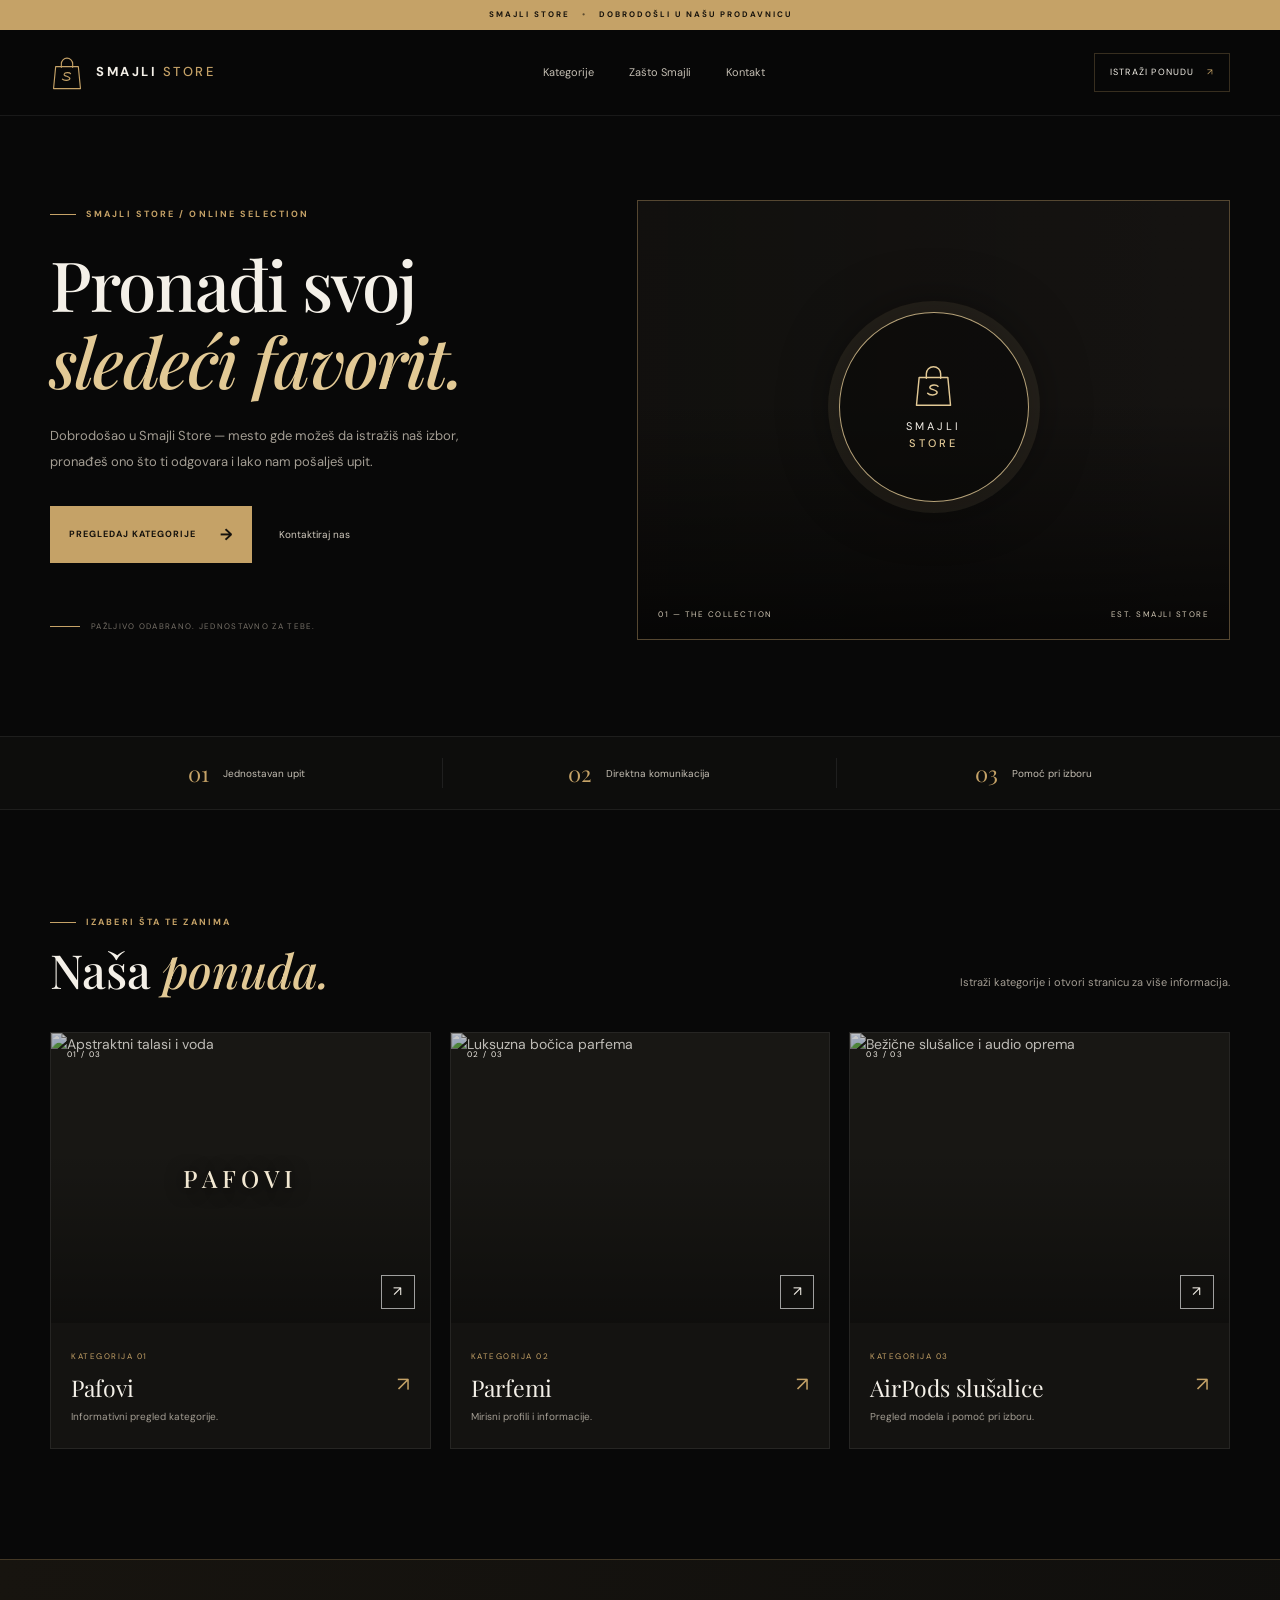
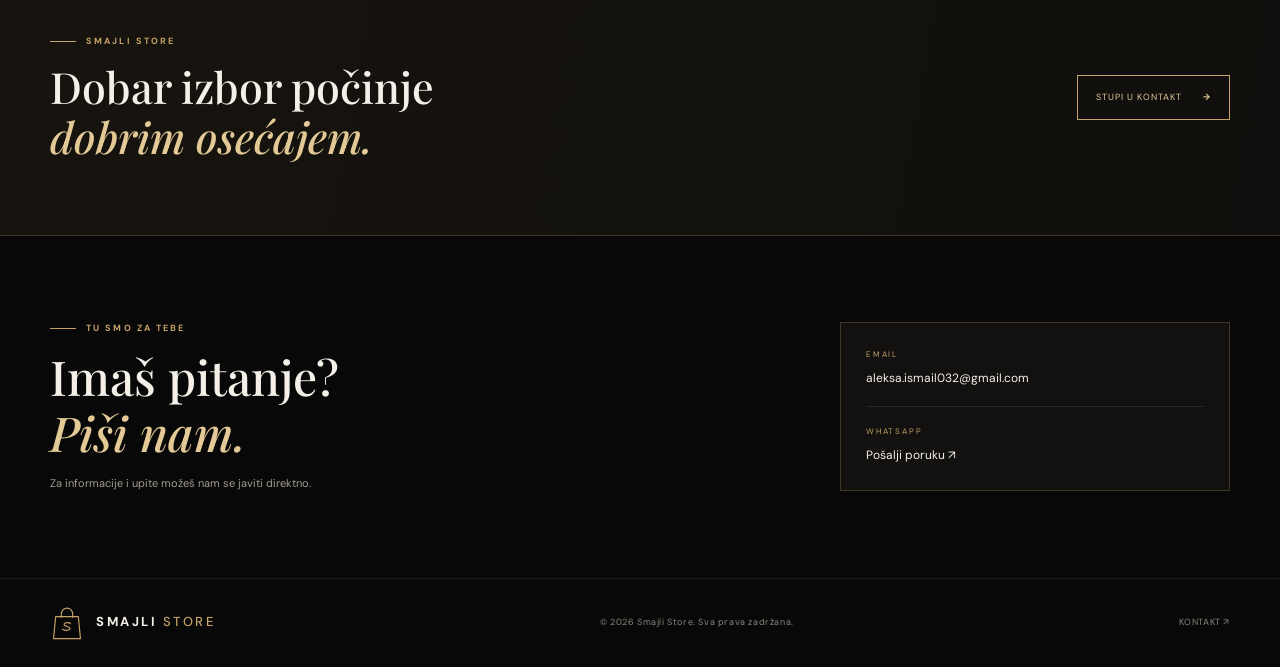
==== commit a892627a: "Add files via upload" ====
--- a/index.html
+++ b/index.html
@@ -3,8 +3,8 @@
 <head>
   <meta charset="UTF-8">
   <meta name="viewport" content="width=device-width, initial-scale=1.0">
-  <meta name="description" content="Smajli Store — pažljivo odabrana ponuda i jednostavan upit.">
-  <title>Smajli Store | Premium izbor</title>
+  <meta name="description" content="Smajli Store — pažljivo odabrana ponuda.">
+  <title>Smajli Store — Izbor sa stilom</title>
   <link rel="preconnect" href="https://fonts.googleapis.com">
   <link rel="preconnect" href="https://fonts.gstatic.com" crossorigin>
   <link href="https://fonts.googleapis.com/css2?family=DM+Sans:wght@400;500;600;700&family=Playfair+Display:wght@500;600;700&display=swap" rel="stylesheet">
@@ -12,66 +12,57 @@
   <script src="script.js" defer></script>
 </head>
 <body>
-  <div class="announcement">SMAJLI STORE <span>•</span> Jednostavno. Pažljivo. Sa stilom.</div>
-  <header class="site-header">
-    <a class="brand" href="index.html" aria-label="Smajli Store početna">
-      <span class="brand-icon"><span>S</span></span>
-      <span class="brand-wordmark">SMAJLI <b>STORE</b></span>
+  <div class="topline"><span>SMAJLI STORE</span><i>•</i> DOBRODOŠLI U NAŠU PRODAVNICU</div>
+  <header class="header">
+    <a class="brand" href="index.html" aria-label="Smajli Store">
+      <svg class="brand-bag" viewBox="0 0 48 52" aria-hidden="true"><path d="M8 17h32l3 31H5l3-31Z"/><path d="M16 18v-5a8 8 0 0 1 16 0v5"/><path class="bag-s" d="M29 27c-1.2-2-8-2.2-9 .6-1.4 3 8.8 3 8 6.4-.8 3.2-8.4 3.2-10.5.7"/></svg>
+      <span class="brand-type">SMAJLI <b>STORE</b></span>
     </a>
-    <button class="menu-toggle" id="menuToggle" aria-label="Otvori meni" aria-expanded="false"><i></i><i></i></button>
-    <nav class="main-nav" id="mainNav">
-      <a href="#kategorije">Kategorije</a><a href="#kako">Kako poručiti</a><a href="#kontakt">Kontakt</a>
-    </nav>
-    <a class="header-cta" href="#kategorije">Pogledaj ponudu <span>↗</span></a>
+    <button class="menu-button" id="menuToggle" aria-label="Otvori meni" aria-expanded="false"><span></span><span></span></button>
+    <nav id="mainNav"><a href="#kategorije">Kategorije</a><a href="#prednosti">Zašto Smajli</a><a href="#kontakt">Kontakt</a></nav>
+    <a class="header-link" href="#kategorije">ISTRAŽI PONUDU <span>↗</span></a>
   </header>
 
   <main>
-    <section class="hero wrap">
-      <div class="hero-copy">
-        <p class="eyebrow"><span></span> DOBRODOŠLI U SMAJLI STORE</p>
-        <h1>Detalji koji prave <em>razliku.</em></h1>
-        <p class="hero-lead">Istraži naš izbor i pronađi ono što ti odgovara. Jednostavan pregled, brz upit i direktna komunikacija.</p>
-        <div class="hero-actions"><a class="btn btn-gold" href="#kategorije">Istraži kategorije <span>→</span></a><a class="text-link" href="#kontakt">Kontaktiraj nas</a></div>
-        <div class="hero-note"><span class="note-line"></span><span>Pažljivo odabrano. Uvek uz lični pristup.</span></div>
+    <section class="hero shell">
+      <div class="hero-text">
+        <div class="kicker"><span></span> SMAJLI STORE / ONLINE SELECTION</div>
+        <h1>Pronađi svoj<br><em>sledeći favorit.</em></h1>
+        <p>Dobrodošao u Smajli Store — mesto gde možeš da istražiš naš izbor, pronađeš ono što ti odgovara i lako nam pošalješ upit.</p>
+        <div class="hero-buttons"><a class="gold-button" href="#kategorije">PREGLEDAJ KATEGORIJE <b>→</b></a><a class="under-link" href="#kontakt">Kontaktiraj nas</a></div>
+        <div class="hero-foot"><span class="tiny-rule"></span> PAŽLJIVO ODABRANO. JEDNOSTAVNO ZA TEBE.</div>
       </div>
-      <div class="hero-art" aria-label="Dekorativni prikaz Smajli Store brenda">
-        <div class="art-glow"></div><div class="art-frame">
-          <div class="art-top"><span>SS / EST.</span><span>PREMIUM SELECTION</span></div>
-          <div class="art-emblem"><span>S</span></div>
-          <div class="art-bottom"><strong>SMAJLI STORE</strong><small>THE DETAILS MATTER</small></div>
-        </div>
-        <div class="floating-tag">CURATED<br><b>FOR YOU</b></div>
+      <div class="hero-visual">
+        <div class="hero-image"></div>
+        <div class="hero-shade"></div>
+        <div class="hero-stamp"><svg viewBox="0 0 48 52"><path d="M8 17h32l3 31H5l3-31Z"/><path d="M16 18v-5a8 8 0 0 1 16 0v5"/><path class="bag-s" d="M29 27c-1.2-2-8-2.2-9 .6-1.4 3 8.8 3 8 6.4-.8 3.2-8.4 3.2-10.5.7"/></svg><span>SMAJLI<br><b>STORE</b></span></div>
+        <div class="visual-caption"><span>01 — THE COLLECTION</span><span>EST. SMAJLI STORE</span></div>
       </div>
     </section>
 
-    <section class="trust-strip"><div class="wrap trust-inner"><div><b>01</b><span>Jednostavan upit</span></div><div><b>02</b><span>Direktan kontakt</span></div><div><b>03</b><span>Podrška pri izboru</span></div></div></section>
+    <section class="benefits" id="prednosti"><div class="shell benefits-row"><div><b>01</b><span>Jednostavan upit</span></div><div><b>02</b><span>Direktna komunikacija</span></div><div><b>03</b><span>Pomoć pri izboru</span></div></div></section>
 
-    <section class="section wrap" id="kategorije">
-      <div class="section-heading"><div><p class="eyebrow"><span></span> ISTRAŽI PONUDU</p><h2>Naše <em>kategorije</em></h2></div><p>Izaberi kategoriju i otvori stranicu sa dodatnim informacijama.</p></div>
-      <div class="category-grid">
-        <a class="category-card" href="parfemi.html">
-          <div class="category-image"><img src="https://images.unsplash.com/photo-1541643600914-78b084683601?auto=format&fit=crop&w=1000&q=85" alt="Elegantne bočice parfema"><span class="image-index">01 / 03</span><span class="image-arrow">↗</span></div>
-          <div class="category-info"><div><small>KATEGORIJA 01</small><h3>Parfemi</h3><p>Pronađi mirisni profil koji ti odgovara.</p></div><span class="category-go">→</span></div>
+    <section class="categories shell" id="kategorije">
+      <div class="section-head"><div><div class="kicker"><span></span> IZABERI ŠTA TE ZANIMA</div><h2>Naša <em>ponuda.</em></h2></div><p>Istraži kategorije i otvori stranicu za više informacija.</p></div>
+      <div class="category-list">
+        <a class="category" href="pafovi.html">
+          <div class="category-photo"><img src="https://images.unsplash.com/photo-1518837695005-2083093ee35b?auto=format&fit=crop&w=1100&q=85" alt="Apstraktni talasi i voda"><span class="photo-number">01 / 03</span><span class="photo-action">↗</span><span class="photo-word">PAFOVI</span></div>
+          <div class="category-meta"><div><small>KATEGORIJA 01</small><h3>Pafovi</h3><p>Informativni pregled kategorije.</p></div><b>↗</b></div>
         </a>
-        <a class="category-card" href="airpods.html">
-          <div class="category-image"><img src="https://images.unsplash.com/photo-1608156639585-b3a032ef9689?auto=format&fit=crop&w=1000&q=85" alt="Bežične slušalice"><span class="image-index">02 / 03</span><span class="image-arrow">↗</span></div>
-          <div class="category-info"><div><small>KATEGORIJA 02</small><h3>AirPods slušalice</h3><p>Pregled modela i pomoć pri izboru.</p></div><span class="category-go">→</span></div>
+        <a class="category" href="parfemi.html">
+          <div class="category-photo"><img src="https://images.unsplash.com/photo-1594035910387-fea47794261f?auto=format&fit=crop&w=1100&q=85" alt="Luksuzna bočica parfema"><span class="photo-number">02 / 03</span><span class="photo-action">↗</span></div>
+          <div class="category-meta"><div><small>KATEGORIJA 02</small><h3>Parfemi</h3><p>Mirisni profili i informacije.</p></div><b>↗</b></div>
         </a>
-        <a class="category-card" href="pafovi.html">
-          <div class="category-image category-neutral"><img src="https://images.unsplash.com/photo-1518837695005-2083093ee35b?auto=format&fit=crop&w=1000&q=85" alt="Mirna apstraktna tekstura vode i talasa"><span class="image-index">03 / 03</span><span class="image-arrow">↗</span><div class="neutral-label">INFORMACIJE</div></div>
-          <div class="category-info"><div><small>KATEGORIJA 03</small><h3>Pafovi</h3><p>Informativna stranica i odgovori na pitanja.</p></div><span class="category-go">→</span></div>
+        <a class="category" href="airpods.html">
+          <div class="category-photo"><img src="https://images.unsplash.com/photo-1603351154351-5e2d0600bb77?auto=format&fit=crop&w=1100&q=85" alt="Bežične slušalice i audio oprema"><span class="photo-number">03 / 03</span><span class="photo-action">↗</span></div>
+          <div class="category-meta"><div><small>KATEGORIJA 03</small><h3>AirPods slušalice</h3><p>Pregled modela i pomoć pri izboru.</p></div><b>↗</b></div>
         </a>
       </div>
     </section>
 
-    <section class="order-band"><div class="wrap order-inner"><div><p class="eyebrow"><span></span> TREBA TI POMOĆ?</p><h2>Tu smo da ti <em>pomognemo.</em></h2><p>Pošalji nam upit i javićemo ti se sa dodatnim informacijama.</p></div><a class="btn btn-outline" href="#kontakt">Pošalji upit <span>→</span></a></div></section>
+    <section class="statement"><div class="shell statement-inner"><div><div class="kicker"><span></span> SMAJLI STORE</div><h2>Dobar izbor počinje<br><em>dobrim osećajem.</em></h2></div><a class="outline-button" href="#kontakt">STUPI U KONTAKT <b>→</b></a></div></section>
 
-    <section class="section wrap how-section" id="kako"><div class="section-heading"><div><p class="eyebrow"><span></span> JEDNOSTAVNO U TRI KORAKA</p><h2>Kako <em>funkcioniše?</em></h2></div></div>
-      <div class="steps"><article><b>01</b><h3>Izaberi kategoriju</h3><p>Otvori kategoriju koja te zanima i pogledaj dostupne informacije.</p></article><article><b>02</b><h3>Pošalji upit</h3><p>Popuni kratku formu sa svojim kontakt podacima i pitanjem.</p></article><article><b>03</b><h3>Čekaj odgovor</h3><p>Javićemo ti se direktno putem mejla ili telefona.</p></article></div>
-    </section>
-
-    <section class="contact-section" id="kontakt"><div class="wrap contact-inner"><div><p class="eyebrow"><span></span> OSTANIMO U KONTAKTU</p><h2>Imaš pitanje?<br><em>Piši nam.</em></h2><p>Za informacije i upite možeš nas kontaktirati direktno.</p></div><div class="contact-card"><small>EMAIL ADRESA</small><a href="mailto:aleksa.ismail032@gmail.com">aleksa.ismail032@gmail.com</a><div class="contact-divider"></div><small>WHATSAPP</small><a href="https://wa.me/381640384603" target="_blank" rel="noopener">Pošalji WhatsApp poruku ↗</a></div></div></section>
+    <section class="contact shell" id="kontakt"><div><div class="kicker"><span></span> TU SMO ZA TEBE</div><h2>Imaš pitanje?<br><em>Piši nam.</em></h2><p>Za informacije i upite možeš nam se javiti direktno.</p></div><div class="contact-box"><small>EMAIL</small><a href="mailto:aleksa.ismail032@gmail.com">aleksa.ismail032@gmail.com</a><hr><small>WHATSAPP</small><a href="https://wa.me/381640384603" target="_blank" rel="noopener">Pošalji poruku ↗</a></div></section>
   </main>
-  <footer class="site-footer"><div class="wrap footer-inner"><a class="brand" href="index.html"><span class="brand-icon"><span>S</span></span><span class="brand-wordmark">SMAJLI <b>STORE</b></span></a><p>© <span id="year"></span> Smajli Store. Sva prava zadržana.</p><a href="#kontakt">Kontakt ↗</a></div></footer>
-</body>
-</html>+  <footer><div class="shell footer-row"><a class="brand" href="index.html"><svg class="brand-bag" viewBox="0 0 48 52"><path d="M8 17h32l3 31H5l3-31Z"/><path d="M16 18v-5a8 8 0 0 1 16 0v5"/><path class="bag-s" d="M29 27c-1.2-2-8-2.2-9 .6-1.4 3 8.8 3 8 6.4-.8 3.2-8.4 3.2-10.5.7"/></svg><span class="brand-type">SMAJLI <b>STORE</b></span></a><p>© <span id="year"></span> Smajli Store. Sva prava zadržana.</p><a href="#kontakt">KONTAKT ↗</a></div></footer>
+</body></html>
--- a/style.css
+++ b/style.css
@@ -1,11 +1,14 @@
- :root{--bg:#090909;--panel:#11110f;--panel2:#171613;--gold:#c9a45c;--gold-light:#e8d09a;--text:#f4f0e8;--muted:#a7a197;--line:rgba(201,164,92,.22);--serif:"Playfair Display",Georgia,serif;--sans:"DM Sans",Arial,sans-serif;--max:1160px}
-*{box-sizing:border-box}html{scroll-behavior:smooth;scroll-padding-top:90px}body{margin:0;background:var(--bg);color:var(--text);font-family:var(--sans);font-size:15px;line-height:1.65}a{color:inherit;text-decoration:none}img{display:block;max-width:100%}.wrap{width:min(var(--max),calc(100% - 48px));margin-inline:auto}.announcement{height:30px;display:flex;align-items:center;justify-content:center;gap:10px;background:#c6a15d;color:#111;font-size:10px;font-weight:700;letter-spacing:2px}.announcement span{opacity:.55}
-.site-header{height:84px;padding:0 max(24px,calc((100% - var(--max))/2));display:flex;align-items:center;justify-content:space-between;border-bottom:1px solid rgba(255,255,255,.07);background:rgba(9,9,9,.94);position:sticky;top:0;z-index:20;backdrop-filter:blur(14px)}.brand{display:inline-flex;align-items:center;gap:11px}.brand-icon{width:39px;height:39px;border:1px solid var(--gold);display:grid;place-items:center;transform:rotate(45deg);border-radius:9px}.brand-icon span{font-family:var(--serif);font-size:25px;color:var(--gold);transform:rotate(-45deg)}.brand-wordmark{font-size:13px;font-weight:700;letter-spacing:2px}.brand-wordmark b{color:var(--gold);font-weight:500}.main-nav{display:flex;gap:34px;color:#c4bfb5;font-size:12px}.main-nav a:hover,.text-link:hover{color:var(--gold-light)}.header-cta{font-size:11px;letter-spacing:.5px;border:1px solid var(--line);padding:11px 16px}.header-cta span{color:var(--gold);margin-left:9px}.menu-toggle{display:none}
-.hero{min-height:590px;display:grid;grid-template-columns:1fr 1fr;align-items:center;gap:60px;padding-block:70px}.eyebrow{font-size:9px;letter-spacing:2.5px;color:var(--gold);font-weight:700;margin:0 0 19px;display:flex;align-items:center;gap:10px}.eyebrow span{width:25px;height:1px;background:var(--gold)}h1,h2,h3,p{margin-top:0}.hero h1,.section-heading h2,.order-inner h2,.contact-inner h2,.detail-hero h1{font:500 clamp(44px,5.4vw,70px)/1.12 var(--serif);letter-spacing:-1.8px;margin:0 0 22px}.hero h1 em,h2 em,.detail-hero h1 em{color:var(--gold-light);font-weight:500}.hero-lead{max-width:460px;color:var(--muted);font-size:14px;line-height:1.9}.hero-actions{display:flex;align-items:center;gap:27px;margin-top:32px}.btn{display:inline-flex;align-items:center;justify-content:center;gap:22px;padding:15px 21px;font-size:11px;font-weight:700;letter-spacing:.6px;transition:.25s}.btn-gold{background:var(--gold);color:#111}.btn-gold:hover{background:var(--gold-light);transform:translateY(-2px)}.text-link{font-size:11px;color:#d0cbc1}.hero-note{display:flex;align-items:center;gap:12px;margin-top:58px;color:#77736b;font-size:10px;letter-spacing:.4px}.note-line{width:35px;height:1px;background:var(--gold)}.hero-art{height:420px;position:relative;display:grid;place-items:center}.art-glow{position:absolute;width:310px;height:310px;border-radius:50%;background:rgba(183,139,65,.12);filter:blur(70px)}.art-frame{position:relative;width:min(340px,80%);height:370px;border:1px solid rgba(201,164,92,.55);outline:1px solid rgba(201,164,92,.14);outline-offset:9px;background:linear-gradient(145deg,#1b1915,#0c0c0b 65%);display:flex;flex-direction:column;justify-content:space-between;padding:23px 25px;box-shadow:0 30px 80px #000}.art-top{display:flex;justify-content:space-between;color:#93866c;font-size:8px;letter-spacing:1.4px}.art-emblem{align-self:center;width:155px;height:155px;border:1px solid var(--gold);border-radius:50%;display:grid;place-items:center;box-shadow:0 0 0 10px rgba(201,164,92,.05),inset 0 0 35px rgba(201,164,92,.08)}.art-emblem span{font:100px/.9 var(--serif);color:var(--gold);text-shadow:0 0 25px rgba(201,164,92,.18)}.art-bottom{text-align:center;display:grid;gap:6px}.art-bottom strong{font-size:14px;letter-spacing:4px}.art-bottom small{font-size:8px;letter-spacing:3px;color:var(--gold)}.floating-tag{position:absolute;right:2%;bottom:40px;background:var(--gold);color:#17130c;padding:13px 17px;font-size:8px;line-height:1.7;letter-spacing:1.5px;transform:rotate(-5deg)}.floating-tag b{font-size:11px}
-.trust-strip{border-block:1px solid rgba(255,255,255,.07);background:#0d0d0c}.trust-inner{display:grid;grid-template-columns:repeat(3,1fr);padding-block:22px}.trust-inner div{display:flex;justify-content:center;align-items:center;gap:14px;border-right:1px solid rgba(255,255,255,.08)}.trust-inner div:last-child{border:0}.trust-inner b{font:20px var(--serif);color:var(--gold)}.trust-inner span{font-size:10px;color:#bdb7ad;letter-spacing:.5px}
-.section{padding-block:105px}.section-heading{display:flex;align-items:end;justify-content:space-between;gap:30px;margin-bottom:37px}.section-heading .eyebrow{margin-bottom:13px}.section-heading h2,.order-inner h2,.contact-inner h2{font-size:46px;margin:0}.section-heading>p{max-width:310px;color:var(--muted);font-size:12px;margin:0 0 6px}.category-grid{display:grid;grid-template-columns:repeat(3,1fr);gap:20px}.category-card{background:var(--panel);border:1px solid rgba(255,255,255,.07);transition:.3s;min-width:0}.category-card:hover{transform:translateY(-6px);border-color:var(--line)}.category-image{height:280px;position:relative;overflow:hidden;background:#181713}.category-image:after{content:"";position:absolute;inset:45% 0 0;background:linear-gradient(transparent,rgba(0,0,0,.45))}.category-image img{width:100%;height:100%;object-fit:cover;transition:transform .6s;filter:brightness(.78) saturate(.82)}.category-card:hover img{transform:scale(1.045)}.image-index{position:absolute;top:17px;left:17px;z-index:1;font-size:9px;letter-spacing:1.5px;color:#fff}.image-arrow{position:absolute;right:16px;bottom:15px;z-index:2;width:34px;height:34px;border:1px solid rgba(255,255,255,.55);display:grid;place-items:center}.category-info{display:flex;justify-content:space-between;align-items:center;padding:23px 22px 25px}.category-info small,.contact-card small{font-size:8px;letter-spacing:1.8px;color:var(--gold)}.category-info h3{font:24px var(--serif);margin:5px 0}.category-info p{font-size:10px;color:var(--muted);margin:0}.category-go{color:var(--gold);font-size:22px}.category-neutral img{filter:brightness(.48) saturate(.55)}.neutral-label{position:absolute;z-index:2;inset:0;display:grid;place-items:center;font:22px var(--serif);letter-spacing:5px;color:#eee2c7}
-.order-band{background:linear-gradient(100deg,#17140f,#100f0d);border-block:1px solid var(--line)}.order-inner{min-height:255px;display:flex;align-items:center;justify-content:space-between;gap:30px}.order-inner .eyebrow{margin-bottom:12px}.order-inner h2{font-size:42px;margin-bottom:10px}.order-inner p:not(.eyebrow){color:var(--muted);font-size:12px;margin:0}.btn-outline{border:1px solid var(--gold);color:var(--gold-light);white-space:nowrap}.btn-outline:hover{background:var(--gold);color:#111}.steps{display:grid;grid-template-columns:repeat(3,1fr);gap:35px}.steps article{border-top:1px solid var(--line);padding-top:21px}.steps article>b{font:26px var(--serif);color:var(--gold)}.steps h3{font:21px var(--serif);margin:15px 0 8px}.steps p{font-size:11px;color:var(--muted);max-width:270px}
-.contact-section{background:#11110f;border-top:1px solid rgba(255,255,255,.06);padding-block:80px}.contact-inner{display:flex;justify-content:space-between;align-items:center;gap:40px}.contact-inner h2{font-size:48px}.contact-inner>div>p:last-child{color:var(--muted);font-size:12px}.contact-card{width:min(390px,100%);padding:27px;background:#090909;border:1px solid var(--line);display:grid;gap:7px}.contact-card>a{font-size:13px}.contact-divider{height:1px;background:rgba(255,255,255,.09);margin:12px 0}.contact-card>a:hover{color:var(--gold)}.site-footer{border-top:1px solid rgba(255,255,255,.07)}.footer-inner{min-height:90px;display:flex;align-items:center;justify-content:space-between;gap:20px}.footer-inner p,.footer-inner>a:last-child{font-size:10px;color:#8d887f;margin:0}.footer-inner>a:last-child:hover{color:var(--gold)}
-/* category pages */.detail-hero{padding:80px 0 55px;display:grid;grid-template-columns:1fr .8fr;gap:55px;align-items:center}.detail-hero h1{font-size:clamp(42px,5vw,62px)}.detail-hero p:not(.eyebrow){color:var(--muted);font-size:13px;max-width:500px;line-height:1.9}.detail-photo{height:330px;overflow:hidden;border:1px solid var(--line);position:relative}.detail-photo img{width:100%;height:100%;object-fit:cover;filter:brightness(.78)}.detail-content{padding:35px 0 100px}.detail-content h2{font:34px var(--serif);margin-bottom:10px}.detail-intro{color:var(--muted);font-size:12px;max-width:650px;margin-bottom:28px}.variant-grid{display:grid;grid-template-columns:repeat(2,1fr);gap:12px;margin:25px 0 40px}.variant-card{background:var(--panel);border:1px solid rgba(255,255,255,.1);color:var(--text);padding:18px;text-align:left;cursor:pointer;font:inherit;transition:.2s}.variant-card:hover,.variant-card.selected{border-color:var(--gold);background:#191711}.variant-card strong{display:block;font:19px var(--serif);margin-bottom:5px}.variant-card small{color:var(--muted);font-size:10px}.detail-note{background:#17140f;border-left:2px solid var(--gold);padding:17px 19px;color:#c5bfb2;font-size:11px;line-height:1.8;margin:22px 0}.detail-form{max-width:700px;background:var(--panel);border:1px solid rgba(255,255,255,.08);padding:28px}.detail-form h3{font:26px var(--serif);margin:0 0 20px}.form-grid{display:grid;grid-template-columns:1fr 1fr;gap:15px}.field{display:grid;gap:6px}.field.full{grid-column:1/-1}.field label{font-size:10px;color:#c9c2b6}.field input,.field select,.field textarea{width:100%;background:#090909;border:1px solid rgba(255,255,255,.13);color:var(--text);padding:12px;font:12px var(--sans);outline:none}.field input:focus,.field select:focus,.field textarea:focus{border-color:var(--gold)}.field textarea{min-height:95px;resize:vertical}.consent{display:flex;gap:9px;align-items:flex-start;font-size:10px;color:var(--muted);margin:17px 0}.consent input{accent-color:var(--gold);margin-top:3px}.form-status{font-size:11px;color:var(--gold-light);margin:12px 0 0;min-height:18px}
-@media(max-width:800px){.site-header{height:72px}.main-nav{gap:17px}.header-cta{display:none}.hero{gap:25px;min-height:530px}.hero-art{height:350px}.art-frame{height:315px}.category-image{height:220px}.category-info{padding:18px}.category-info h3{font-size:21px}.section{padding-block:75px}.detail-hero{gap:28px}.detail-photo{height:280px}}
-@media(max-width:620px){.wrap{width:calc(100% - 36px)}.announcement{font-size:8px;letter-spacing:1.3px}.site-header{padding:0 18px}.menu-toggle{display:flex;flex-direction:column;gap:5px;background:none;border:0;padding:10px}.menu-toggle i{width:22px;height:1px;background:var(--gold)}.main-nav{display:none;position:absolute;top:71px;left:0;right:0;background:#10100e;padding:22px;flex-direction:column;gap:18px;border-bottom:1px solid var(--line)}.main-nav.open{display:flex}.hero{grid-template-columns:1fr;padding-block:60px 35px;gap:25px}.hero h1{font-size:49px}.hero-art{height:330px}.art-frame{height:285px;width:265px}.art-emblem{width:120px;height:120px}.art-emblem span{font-size:78px}.floating-tag{right:5%;bottom:20px}.trust-inner{padding-block:17px}.trust-inner div{gap:7px;flex-direction:column;text-align:center}.trust-inner b{font-size:17px}.trust-inner span{font-size:8px}.section-heading{display:block}.section-heading h2,.order-inner h2,.contact-inner h2{font-size:39px}.section-heading>p{margin-top:13px}.category-grid{grid-template-columns:1fr;gap:15px}.category-image{height:260px}.category-info{padding:20px}.order-inner{padding-block:45px;min-height:0;display:block}.order-inner .btn{margin-top:24px}.steps{grid-template-columns:1fr;gap:25px}.contact-inner{display:block}.contact-card{margin-top:28px}.footer-inner{padding-block:22px;flex-wrap:wrap}.footer-inner p{order:3;width:100%}.detail-hero{grid-template-columns:1fr;padding-top:55px;gap:24px}.detail-photo{height:240px}.detail-content{padding-bottom:70px}.variant-grid,.form-grid{grid-template-columns:1fr}.field.full{grid-column:auto}.detail-form{padding:20px}}
+ :root{--black:#080808;--deep:#0e0e0d;--panel:#141311;--gold:#c5a267;--gold2:#e2c995;--white:#f4f0e8;--muted:#a39d93;--line:rgba(197,162,103,.25);--serif:"Playfair Display",Georgia,serif;--sans:"DM Sans",Arial,sans-serif;--width:1180px}
+*{box-sizing:border-box}html{scroll-behavior:smooth;scroll-padding-top:100px}body{margin:0;background:var(--black);color:var(--white);font:14px/1.7 var(--sans)}a{color:inherit;text-decoration:none}img{display:block;width:100%}.shell{width:min(var(--width),calc(100% - 52px));margin:auto}.topline{height:30px;background:var(--gold);color:#17130c;display:flex;align-items:center;justify-content:center;gap:12px;font-size:8px;font-weight:700;letter-spacing:2px}.topline i{font-style:normal;opacity:.6}
+.header{height:86px;padding:0 max(26px,calc((100% - var(--width))/2));display:flex;align-items:center;justify-content:space-between;background:rgba(8,8,8,.96);border-bottom:1px solid rgba(255,255,255,.07);position:sticky;top:0;z-index:20;backdrop-filter:blur(12px)}.brand{display:flex;align-items:center;gap:12px}.brand-bag{width:34px;height:38px;fill:none;stroke:var(--gold);stroke-width:1.6;stroke-linecap:round;stroke-linejoin:round}.brand-bag .bag-s{stroke-width:1.7}.brand-type{font-size:13px;letter-spacing:2.5px;font-weight:700}.brand-type b{color:var(--gold);font-weight:500}.header nav{display:flex;gap:35px;color:#c3bdb2;font-size:11px}.header nav a:hover,.under-link:hover{color:var(--gold2)}.header-link{border:1px solid var(--line);padding:11px 15px;font-size:9px;letter-spacing:1.2px}.header-link span{color:var(--gold);margin-left:9px}.menu-button{display:none}
+.kicker{display:flex;align-items:center;gap:10px;color:var(--gold);font-size:9px;font-weight:700;letter-spacing:2.1px}.kicker>span{height:1px;width:26px;background:var(--gold)}
+.hero{min-height:620px;display:grid;grid-template-columns:.94fr 1.06fr;gap:62px;align-items:center;padding-top:60px;padding-bottom:72px}.hero-text h1{font:500 clamp(48px,5.4vw,72px)/1.12 var(--serif);letter-spacing:-1.8px;margin:23px 0}.hero-text h1 em,h2 em{color:var(--gold2);font-weight:500}.hero-text>p{max-width:450px;color:var(--muted);font-size:13px;line-height:2}.hero-buttons{display:flex;align-items:center;gap:27px;margin-top:31px}.gold-button{display:inline-flex;gap:24px;align-items:center;background:var(--gold);color:#15120d;padding:15px 19px;font-size:9px;font-weight:700;letter-spacing:1px;transition:.2s}.gold-button:hover{background:var(--gold2);transform:translateY(-2px)}.gold-button b{font-size:16px}.under-link{font-size:10px;color:#d0c9bd}.hero-foot{display:flex;align-items:center;gap:11px;margin-top:57px;color:#777168;font-size:8px;letter-spacing:1.3px}.tiny-rule{width:30px;height:1px;background:var(--gold)}
+.hero-visual{height:440px;position:relative;overflow:hidden;background:#191714;border:1px solid rgba(197,162,103,.35)}.hero-image{position:absolute;inset:0;background:linear-gradient(90deg,rgba(5,5,5,.16),rgba(5,5,5,.2)),url("https://images.unsplash.com/photo-1515886657613-9f3515b0c78f?auto=format&fit=crop&w=1400&q=85") center 38%/cover;filter:brightness(.53) saturate(.55)}.hero-shade{position:absolute;inset:0;background:linear-gradient(0deg,rgba(0,0,0,.65),transparent 55%),linear-gradient(90deg,rgba(0,0,0,.2),transparent)}.hero-stamp{position:absolute;left:50%;top:47%;transform:translate(-50%,-50%);width:190px;height:190px;border:1px solid rgba(226,201,149,.8);border-radius:50%;background:rgba(9,9,8,.56);display:flex;flex-direction:column;align-items:center;justify-content:center;gap:9px;box-shadow:0 0 0 11px rgba(226,201,149,.08),0 0 55px rgba(0,0,0,.5)}.hero-stamp svg{width:43px;height:47px;fill:none;stroke:var(--gold2);stroke-width:1.6;stroke-linecap:round;stroke-linejoin:round}.hero-stamp svg .bag-s{stroke-width:1.7}.hero-stamp span{text-align:center;font-size:11px;line-height:1.5;letter-spacing:3px}.hero-stamp span b{color:var(--gold2);font-weight:500}.visual-caption{position:absolute;bottom:17px;left:20px;right:20px;display:flex;justify-content:space-between;color:#d2c8b5;font-size:8px;letter-spacing:1.5px}
+.benefits{border-block:1px solid rgba(255,255,255,.07);background:#0d0d0c}.benefits-row{display:grid;grid-template-columns:repeat(3,1fr);padding:21px 0}.benefits-row>div{display:flex;justify-content:center;align-items:center;gap:14px;border-right:1px solid rgba(255,255,255,.08)}.benefits-row>div:last-child{border:0}.benefits-row b{font:22px var(--serif);color:var(--gold)}.benefits-row span{font-size:10px;color:#c4beb3}
+.categories{padding-top:105px;padding-bottom:110px}.section-head{display:flex;align-items:end;justify-content:space-between;gap:30px;margin-bottom:35px}.section-head h2,.statement h2,.contact h2{font:500 47px/1.15 var(--serif);margin:13px 0 0}.section-head>p{max-width:300px;color:var(--muted);font-size:11px;margin:0 0 6px}.category-list{display:grid;grid-template-columns:repeat(3,1fr);gap:19px}.category{background:var(--panel);border:1px solid rgba(255,255,255,.075);transition:.25s}.category:hover{transform:translateY(-5px);border-color:var(--line)}.category-photo{height:290px;position:relative;overflow:hidden;background:#181714}.category-photo:after{content:"";position:absolute;inset:40% 0 0;background:linear-gradient(transparent,rgba(0,0,0,.38))}.category-photo img{height:100%;object-fit:cover;filter:brightness(.78) saturate(.82);transition:transform .6s}.category:hover .category-photo img{transform:scale(1.045)}.photo-number{position:absolute;top:15px;left:16px;z-index:2;font-size:8px;letter-spacing:1.4px}.photo-action{position:absolute;right:15px;bottom:14px;z-index:2;width:34px;height:34px;border:1px solid rgba(255,255,255,.6);display:grid;place-items:center}.photo-word{position:absolute;z-index:2;left:50%;top:50%;transform:translate(-50%,-50%);font:500 24px var(--serif);letter-spacing:5px;color:#f2e8d2;text-shadow:0 2px 18px #000}.category-meta{display:flex;justify-content:space-between;align-items:center;padding:20px 20px 23px}.category-meta small{font-size:8px;letter-spacing:1.5px;color:var(--gold)}.category-meta h3{font:23px var(--serif);margin:5px 0}.category-meta p{font-size:10px;color:var(--muted);margin:0}.category-meta>b{font-size:20px;font-weight:400;color:var(--gold)}
+.statement{background:linear-gradient(100deg,#17140f,#100f0d);border-block:1px solid var(--line)}.statement-inner{min-height:275px;display:flex;align-items:center;justify-content:space-between;gap:30px}.statement h2{font-size:43px}.outline-button{border:1px solid var(--gold);padding:14px 18px;color:var(--gold2);font-size:9px;letter-spacing:1px;white-space:nowrap}.outline-button b{margin-left:18px}.outline-button:hover{background:var(--gold);color:#111}
+.contact{padding-top:85px;padding-bottom:85px;display:flex;align-items:center;justify-content:space-between;gap:40px}.contact h2{font-size:48px}.contact>div>p{color:var(--muted);font-size:11px;margin:14px 0 0}.contact-box{width:min(390px,100%);background:#12110f;border:1px solid var(--line);padding:25px;display:grid;gap:6px}.contact-box small{color:var(--gold);font-size:8px;letter-spacing:1.8px}.contact-box a{font-size:12px}.contact-box a:hover{color:var(--gold2)}.contact-box hr{border:0;border-top:1px solid rgba(255,255,255,.09);width:100%;margin:12px 0}
+footer{border-top:1px solid rgba(255,255,255,.07)}.footer-row{min-height:88px;display:flex;align-items:center;justify-content:space-between;gap:20px}.footer-row p,.footer-row>a:last-child{font-size:9px;color:#8c867c;margin:0;letter-spacing:.6px}
+.detail-hero{padding-top:75px;padding-bottom:55px;display:grid;grid-template-columns:1fr .85fr;gap:55px;align-items:center}.detail-hero h1{font:500 clamp(43px,5vw,62px)/1.15 var(--serif);margin:19px 0}.detail-hero h1 em{color:var(--gold2)}.detail-hero p:not(.kicker){max-width:500px;color:var(--muted);font-size:12px;line-height:1.9}.detail-photo{height:330px;overflow:hidden;border:1px solid var(--line)}.detail-photo img{height:100%;object-fit:cover;filter:brightness(.78)}.detail-content{padding:35px 0 95px}.detail-content h2{font:34px var(--serif);margin:12px 0}.detail-intro{font-size:11px;color:var(--muted);max-width:650px}.detail-note{max-width:800px;background:#17140f;border-left:2px solid var(--gold);padding:15px 18px;color:#c9c1b3;font-size:10px;line-height:1.8;margin:22px 0}.variant-grid{display:grid;grid-template-columns:repeat(2,1fr);gap:12px;max-width:800px;margin:25px 0 35px}.variant-card{background:var(--panel);border:1px solid rgba(255,255,255,.1);color:var(--white);padding:17px;text-align:left;cursor:pointer;font:inherit}.variant-card:hover,.variant-card.selected{border-color:var(--gold);background:#1b1812}.variant-card strong{display:block;font:18px var(--serif)}.variant-card small{color:var(--muted);font-size:10px}.detail-form{max-width:700px;background:var(--panel);border:1px solid rgba(255,255,255,.08);padding:26px}.detail-form h3{font:25px var(--serif);margin:0 0 18px}.form-grid{display:grid;grid-template-columns:1fr 1fr;gap:14px}.field{display:grid;gap:5px}.field.full{grid-column:1/-1}.field label{font-size:10px;color:#c9c2b6}.field input,.field select,.field textarea{width:100%;background:#090909;border:1px solid rgba(255,255,255,.13);color:var(--white);padding:12px;font:11px var(--sans)}.field textarea{min-height:90px;resize:vertical}.consent{display:flex;gap:9px;align-items:flex-start;font-size:9px;color:var(--muted);margin:16px 0}.consent input{accent-color:var(--gold);margin-top:3px}.form-status{font-size:10px;color:var(--gold2);min-height:18px}
+@media(max-width:850px){.header{height:76px}.header nav{gap:18px}.hero{gap:28px;min-height:540px}.hero-visual{height:380px}.category-photo{height:230px}.detail-hero{gap:28px}}
+@media(max-width:640px){.shell{width:calc(100% - 36px)}.topline{font-size:7px;letter-spacing:1.2px}.header{padding:0 18px}.menu-button{display:flex;flex-direction:column;gap:5px;background:none;border:0;padding:10px}.menu-button span{width:22px;height:1px;background:var(--gold)}.header nav{display:none;position:absolute;top:75px;left:0;right:0;padding:20px;background:#10100e;flex-direction:column;border-bottom:1px solid var(--line)}.header nav.open{display:flex}.header-link{display:none}.hero{grid-template-columns:1fr;padding-top:55px;padding-bottom:42px;gap:30px}.hero-text h1{font-size:49px}.hero-visual{height:330px}.hero-stamp{width:160px;height:160px}.benefits-row>div{flex-direction:column;gap:5px;text-align:center}.benefits-row span{font-size:8px}.categories{padding-top:75px;padding-bottom:75px}.section-head{display:block}.section-head h2,.statement h2{font-size:39px}.section-head>p{margin-top:12px}.category-list{grid-template-columns:1fr;gap:15px}.category-photo{height:260px}.statement-inner{padding:42px 0;min-height:0;display:block}.outline-button{display:inline-block;margin-top:23px}.contact{display:block;padding-top:65px;padding-bottom:65px}.contact h2{font-size:42px}.contact-box{margin-top:25px}.footer-row{padding:22px 0;flex-wrap:wrap}.footer-row p{order:3;width:100%}.detail-hero{grid-template-columns:1fr;padding-top:50px;gap:22px}.detail-photo{height:245px}.detail-content{padding-bottom:65px}.variant-grid,.form-grid{grid-template-columns:1fr}.field.full{grid-column:auto}.detail-form{padding:19px}}
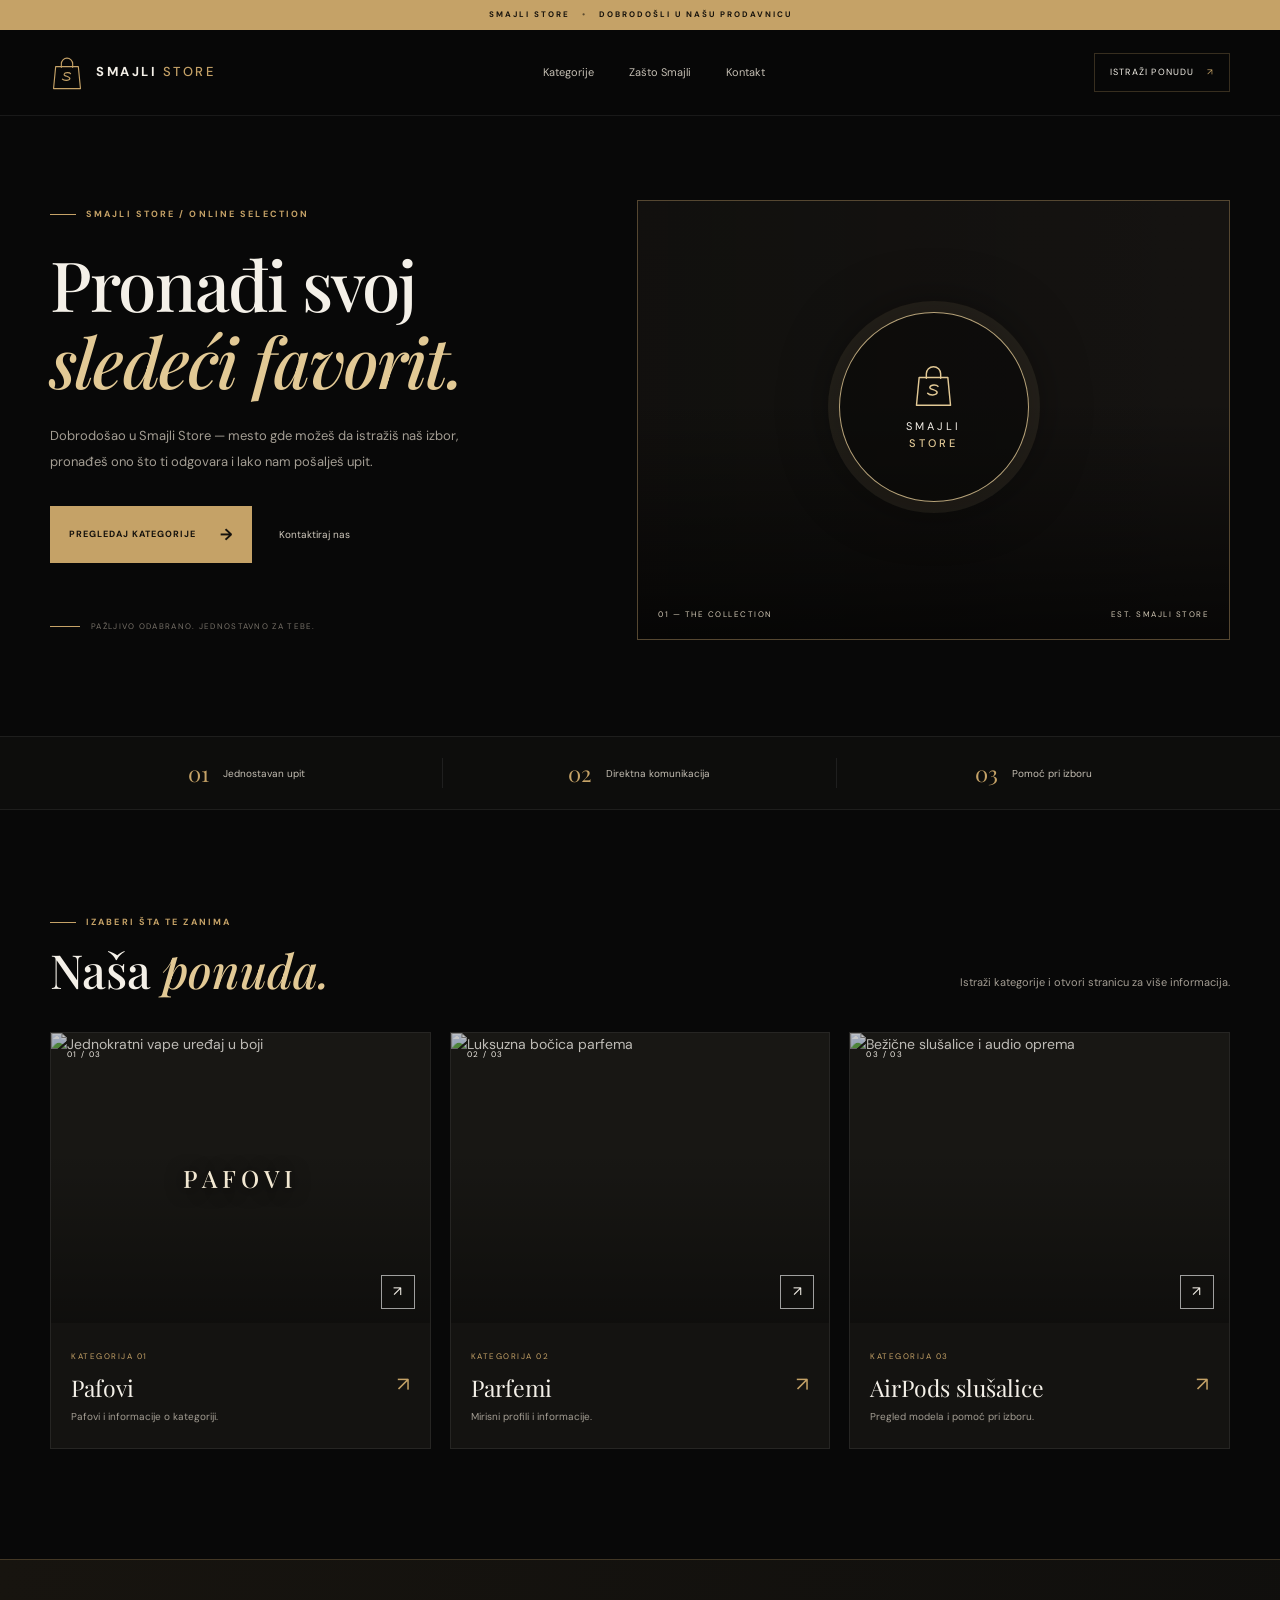
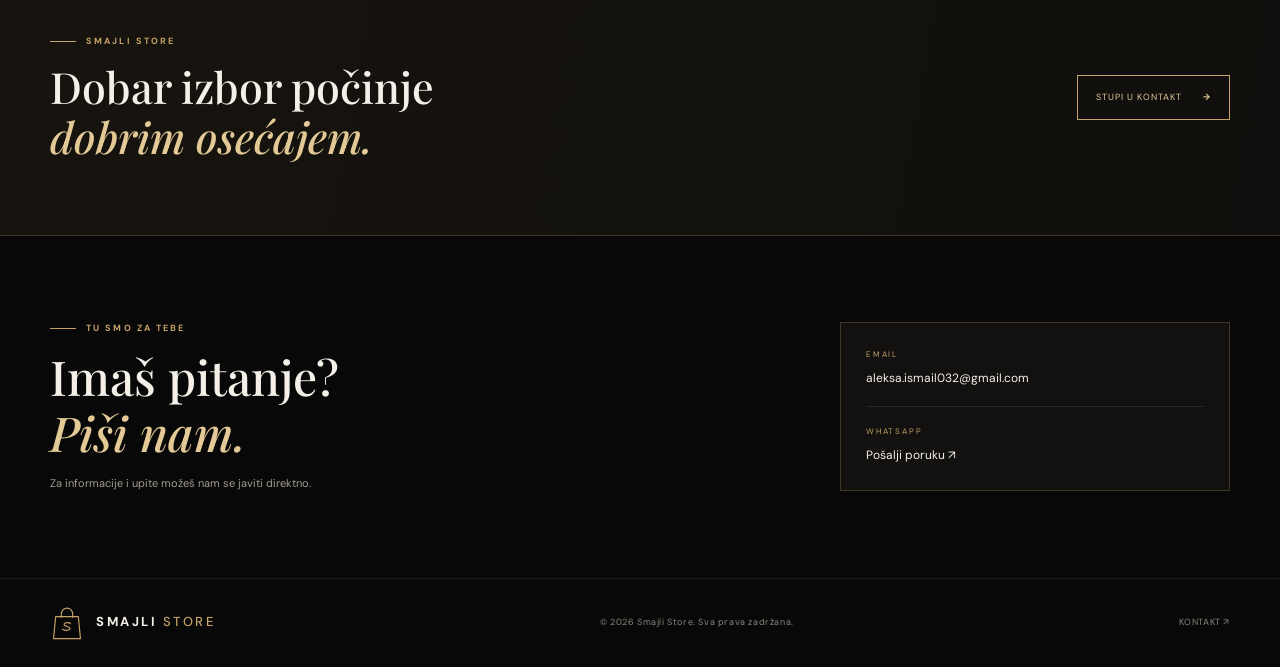
==== commit b5eaf203: "Add files via upload" ====
--- a/index.html
+++ b/index.html
@@ -46,8 +46,8 @@
       <div class="section-head"><div><div class="kicker"><span></span> IZABERI ŠTA TE ZANIMA</div><h2>Naša <em>ponuda.</em></h2></div><p>Istraži kategorije i otvori stranicu za više informacija.</p></div>
       <div class="category-list">
         <a class="category" href="pafovi.html">
-          <div class="category-photo"><img src="https://images.unsplash.com/photo-1518837695005-2083093ee35b?auto=format&fit=crop&w=1100&q=85" alt="Apstraktni talasi i voda"><span class="photo-number">01 / 03</span><span class="photo-action">↗</span><span class="photo-word">PAFOVI</span></div>
-          <div class="category-meta"><div><small>KATEGORIJA 01</small><h3>Pafovi</h3><p>Informativni pregled kategorije.</p></div><b>↗</b></div>
+          <div class="category-photo"><img src="https://images.unsplash.com/photo-1741771308130-84e25ffefc8b?auto=format&fit=crop&w=1400&q=88" alt="Jednokratni vape uređaj u boji"><span class="photo-number">01 / 03</span><span class="photo-action">↗</span><span class="photo-word">PAFOVI</span></div>
+          <div class="category-meta"><div><small>KATEGORIJA 01</small><h3>Pafovi</h3><p>Pafovi i informacije o kategoriji.</p></div><b>↗</b></div>
         </a>
         <a class="category" href="parfemi.html">
           <div class="category-photo"><img src="https://images.unsplash.com/photo-1594035910387-fea47794261f?auto=format&fit=crop&w=1100&q=85" alt="Luksuzna bočica parfema"><span class="photo-number">02 / 03</span><span class="photo-action">↗</span></div>
